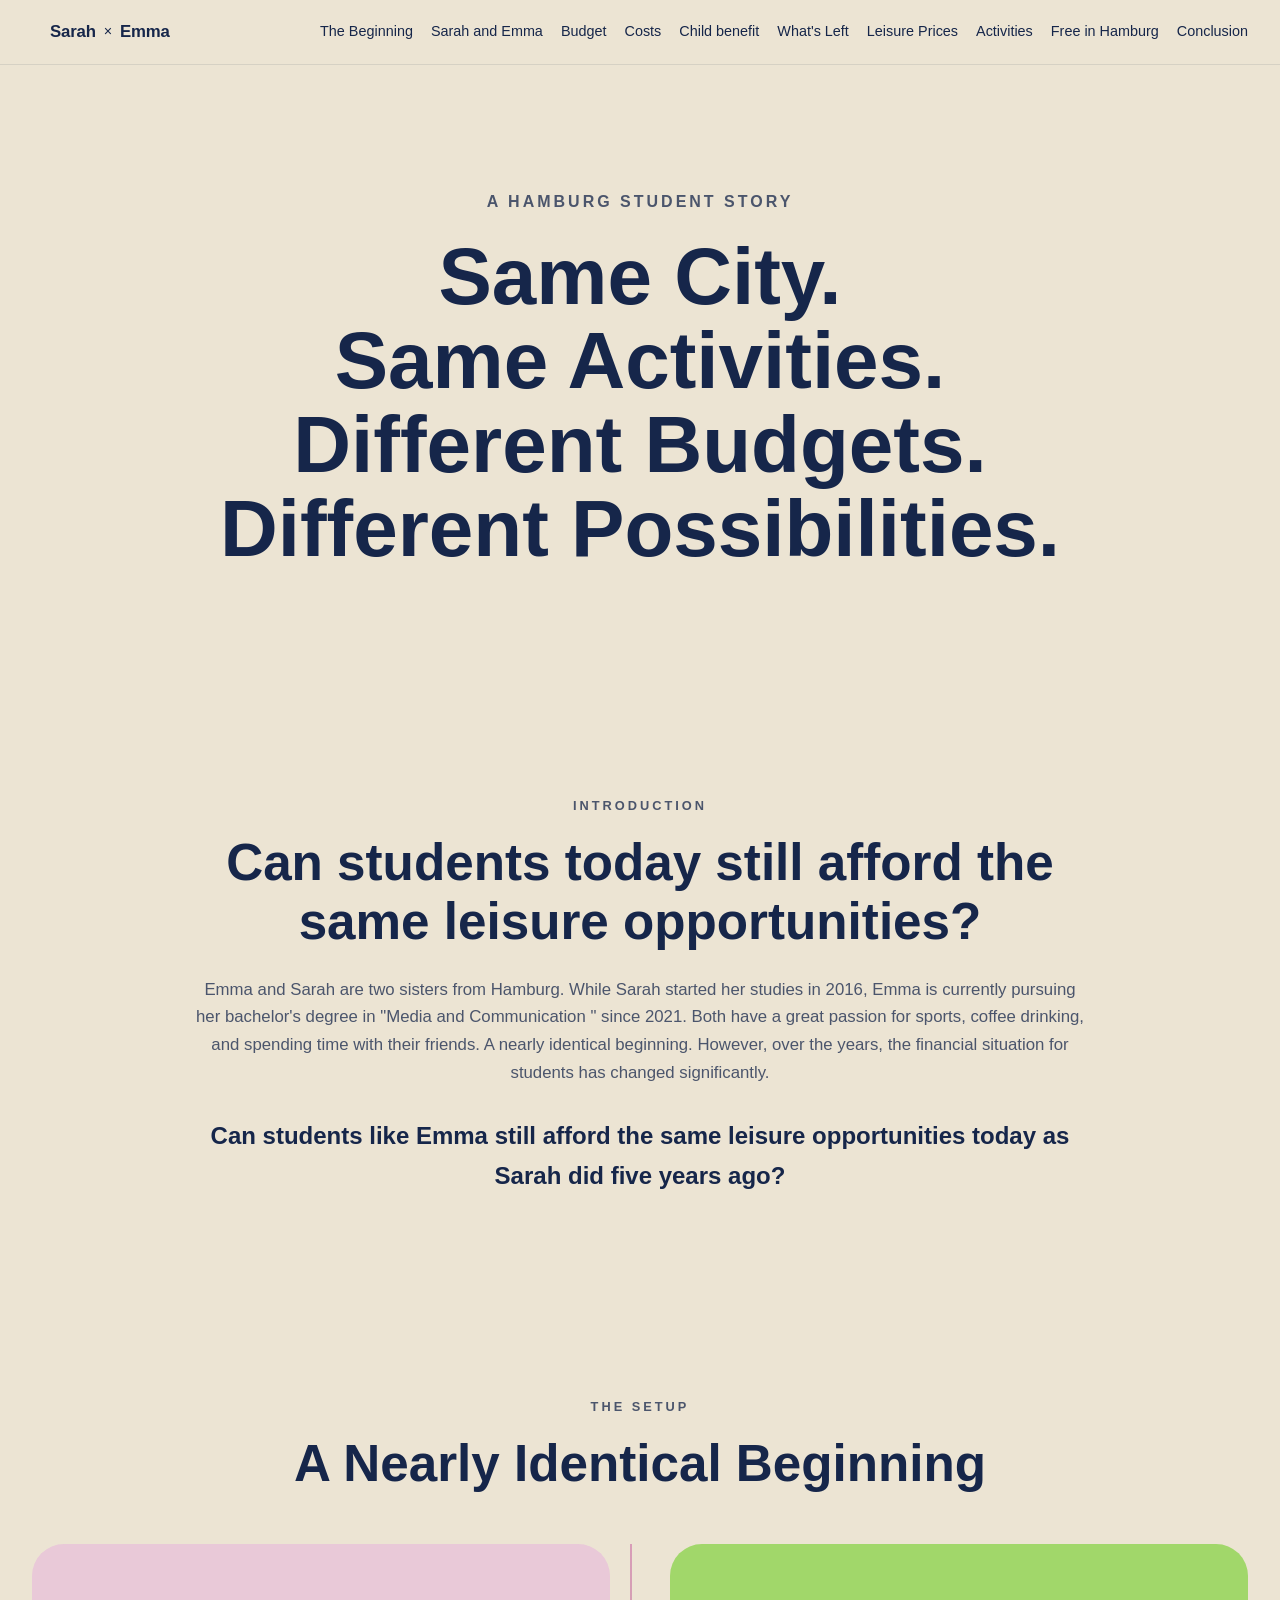
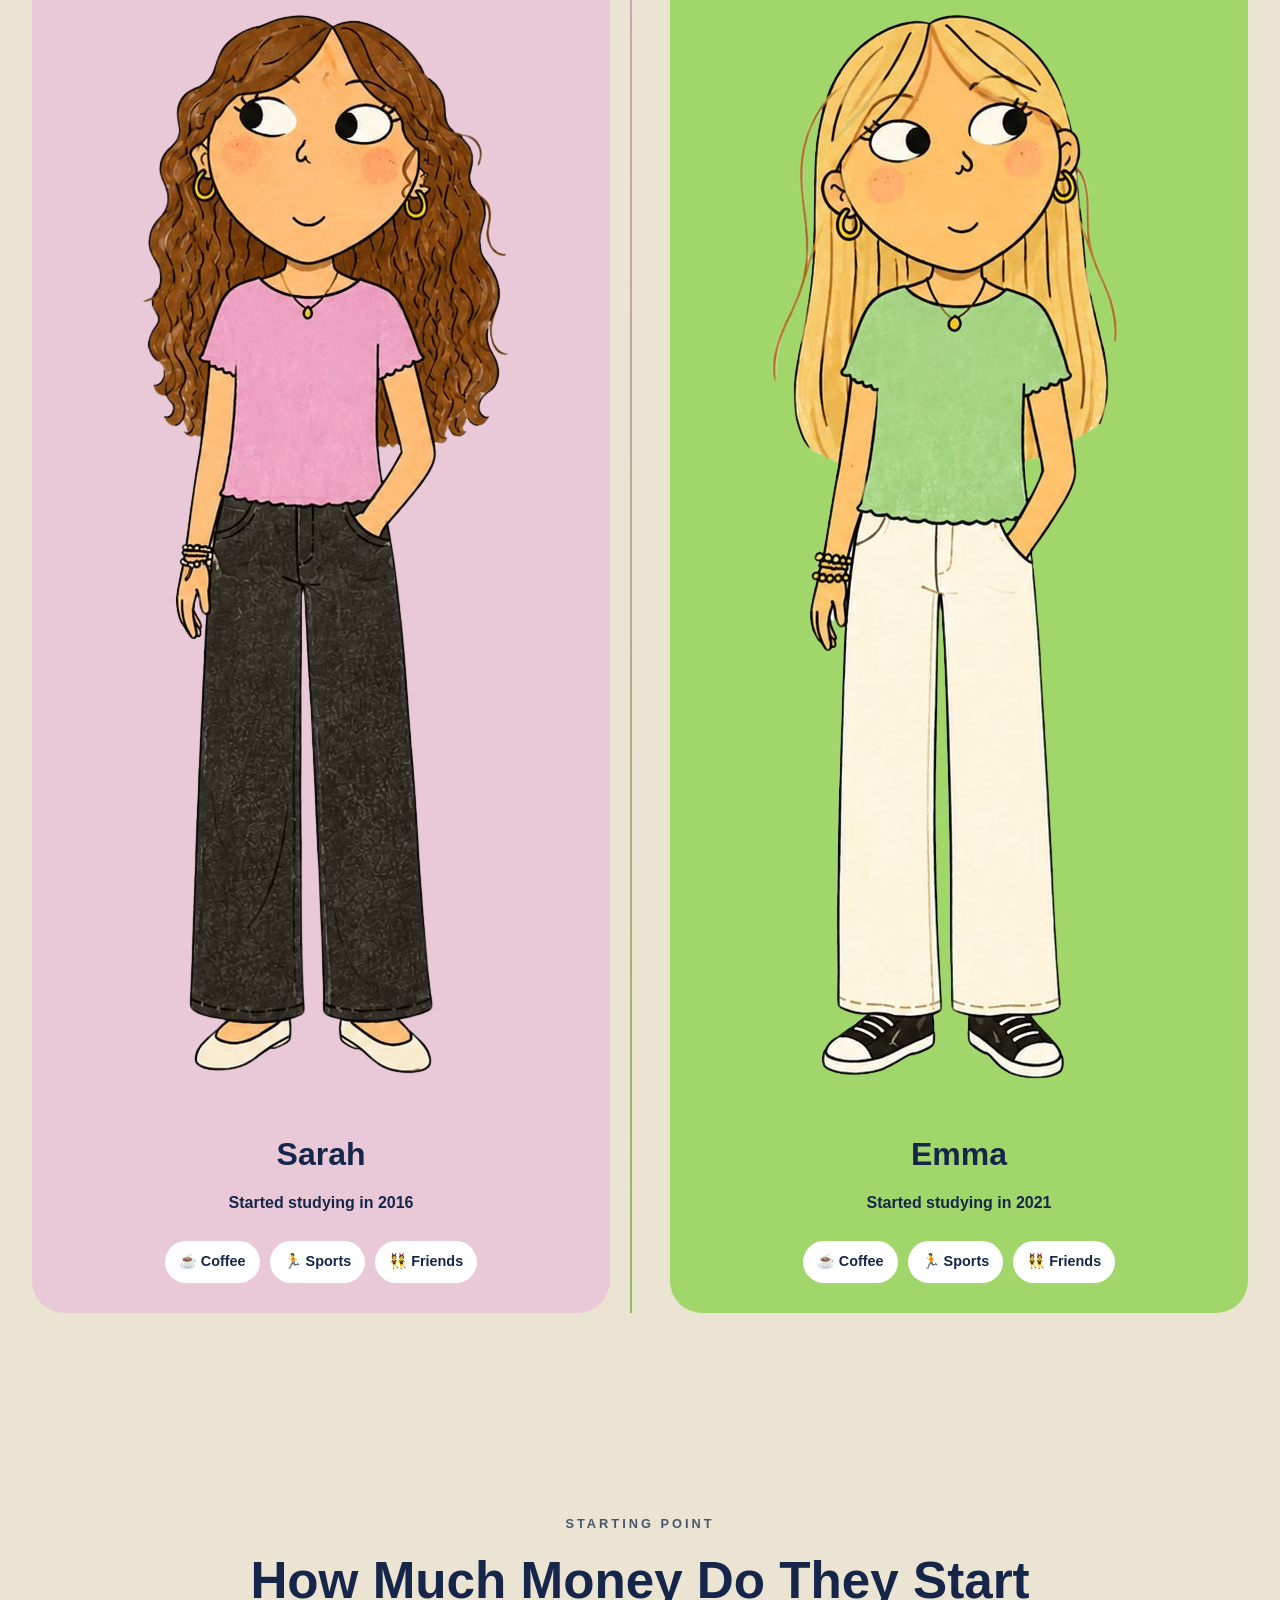
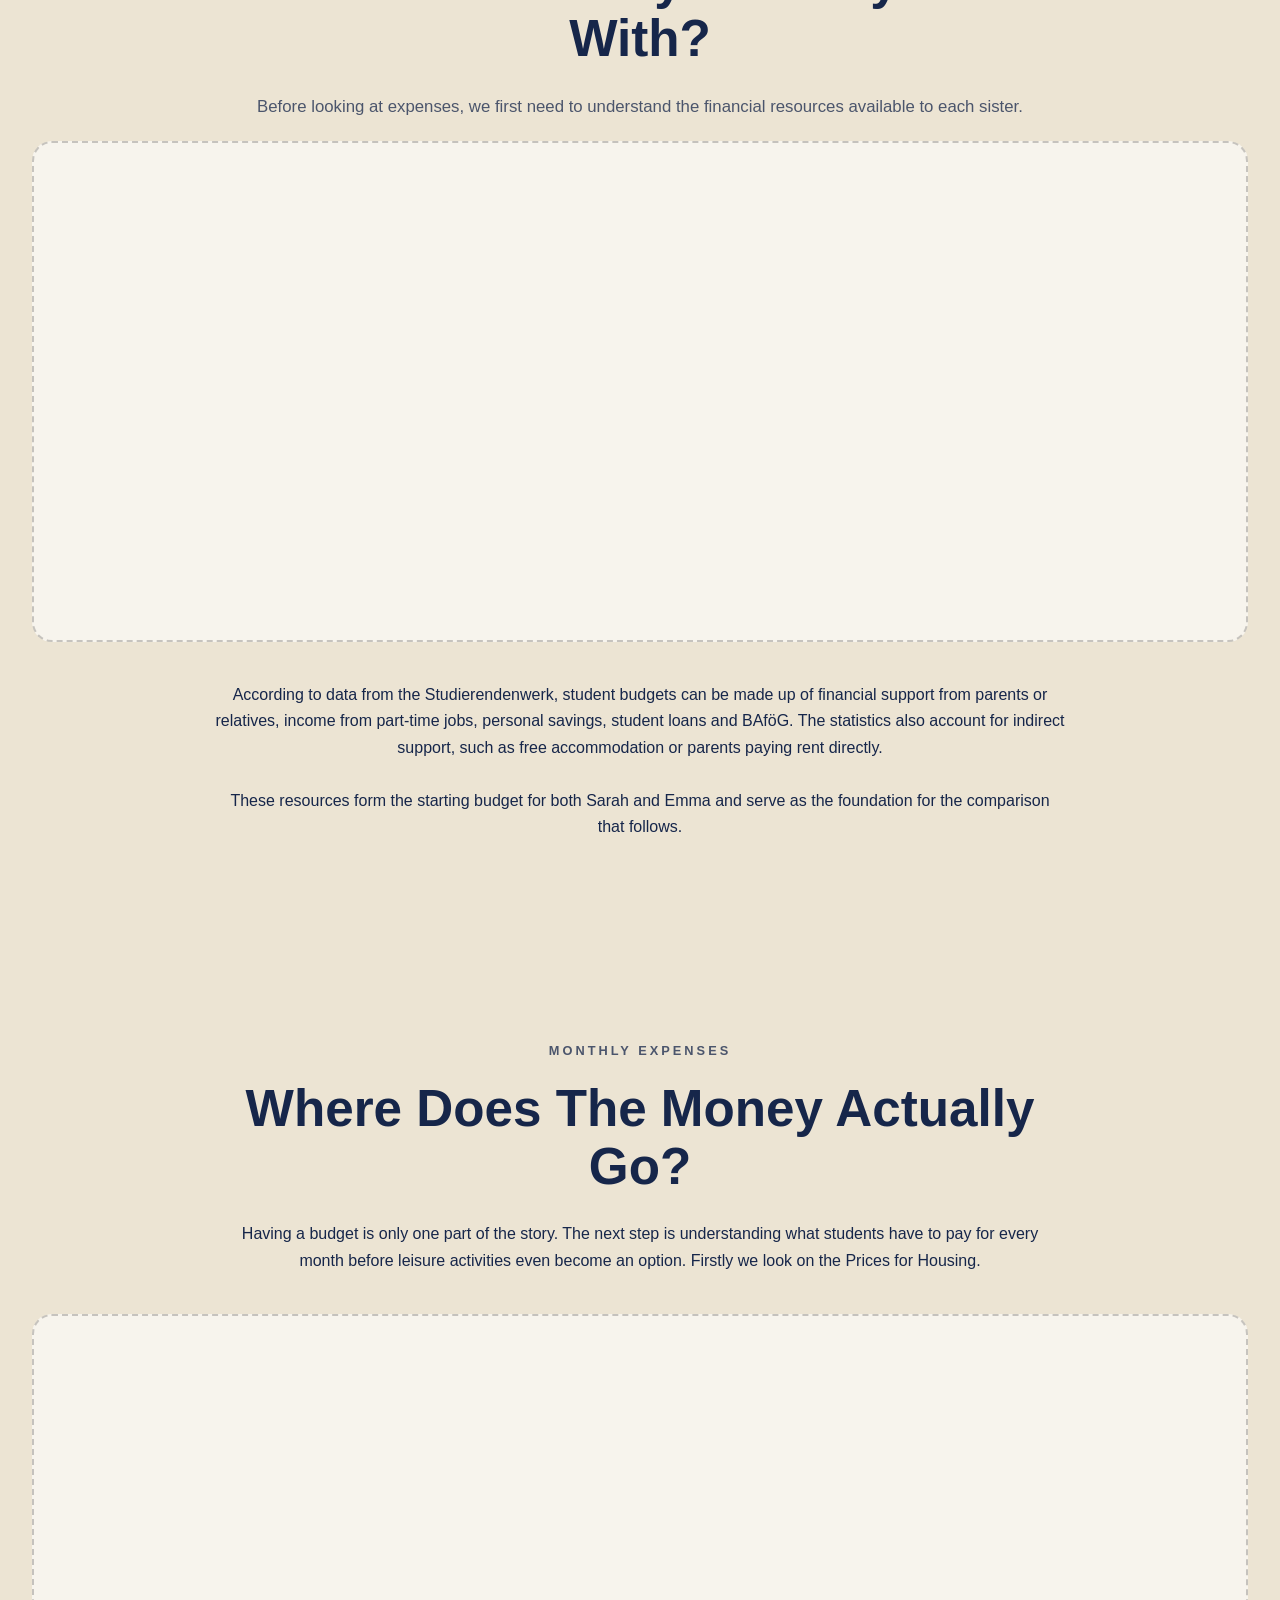
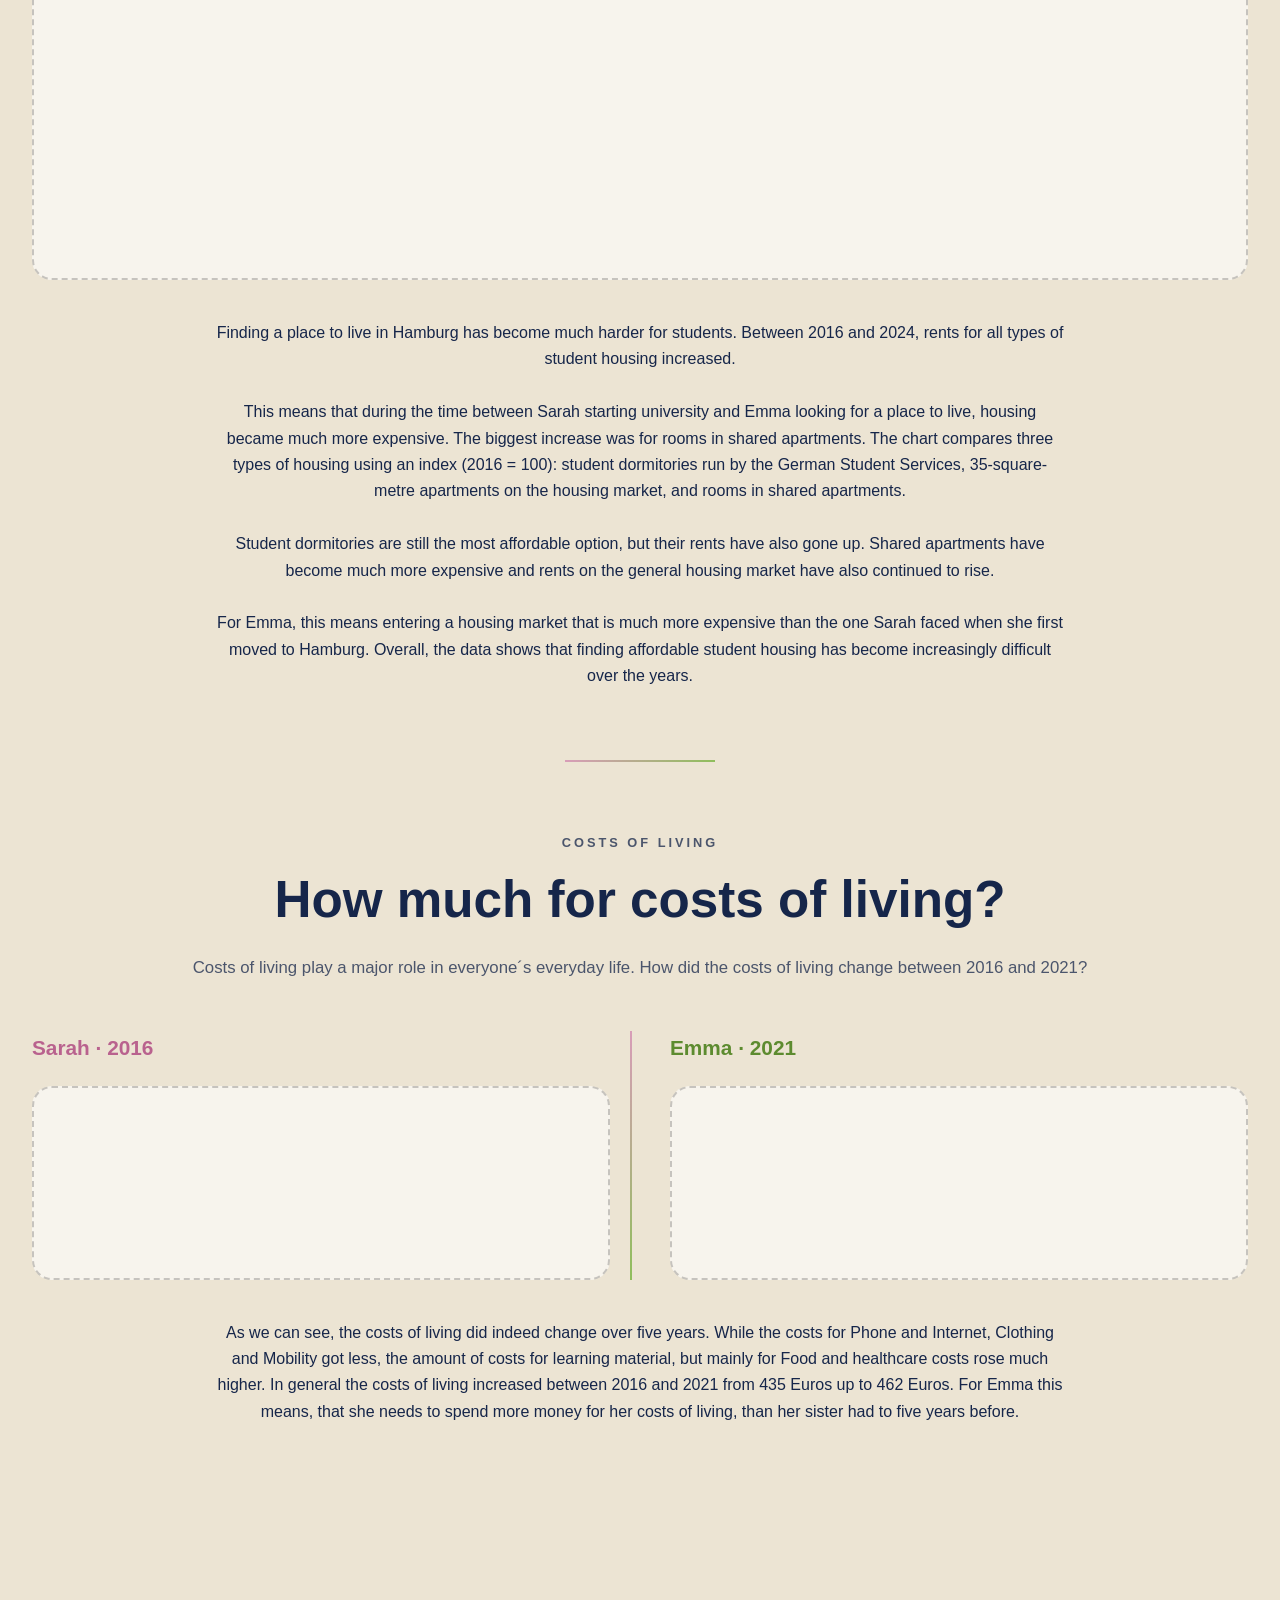
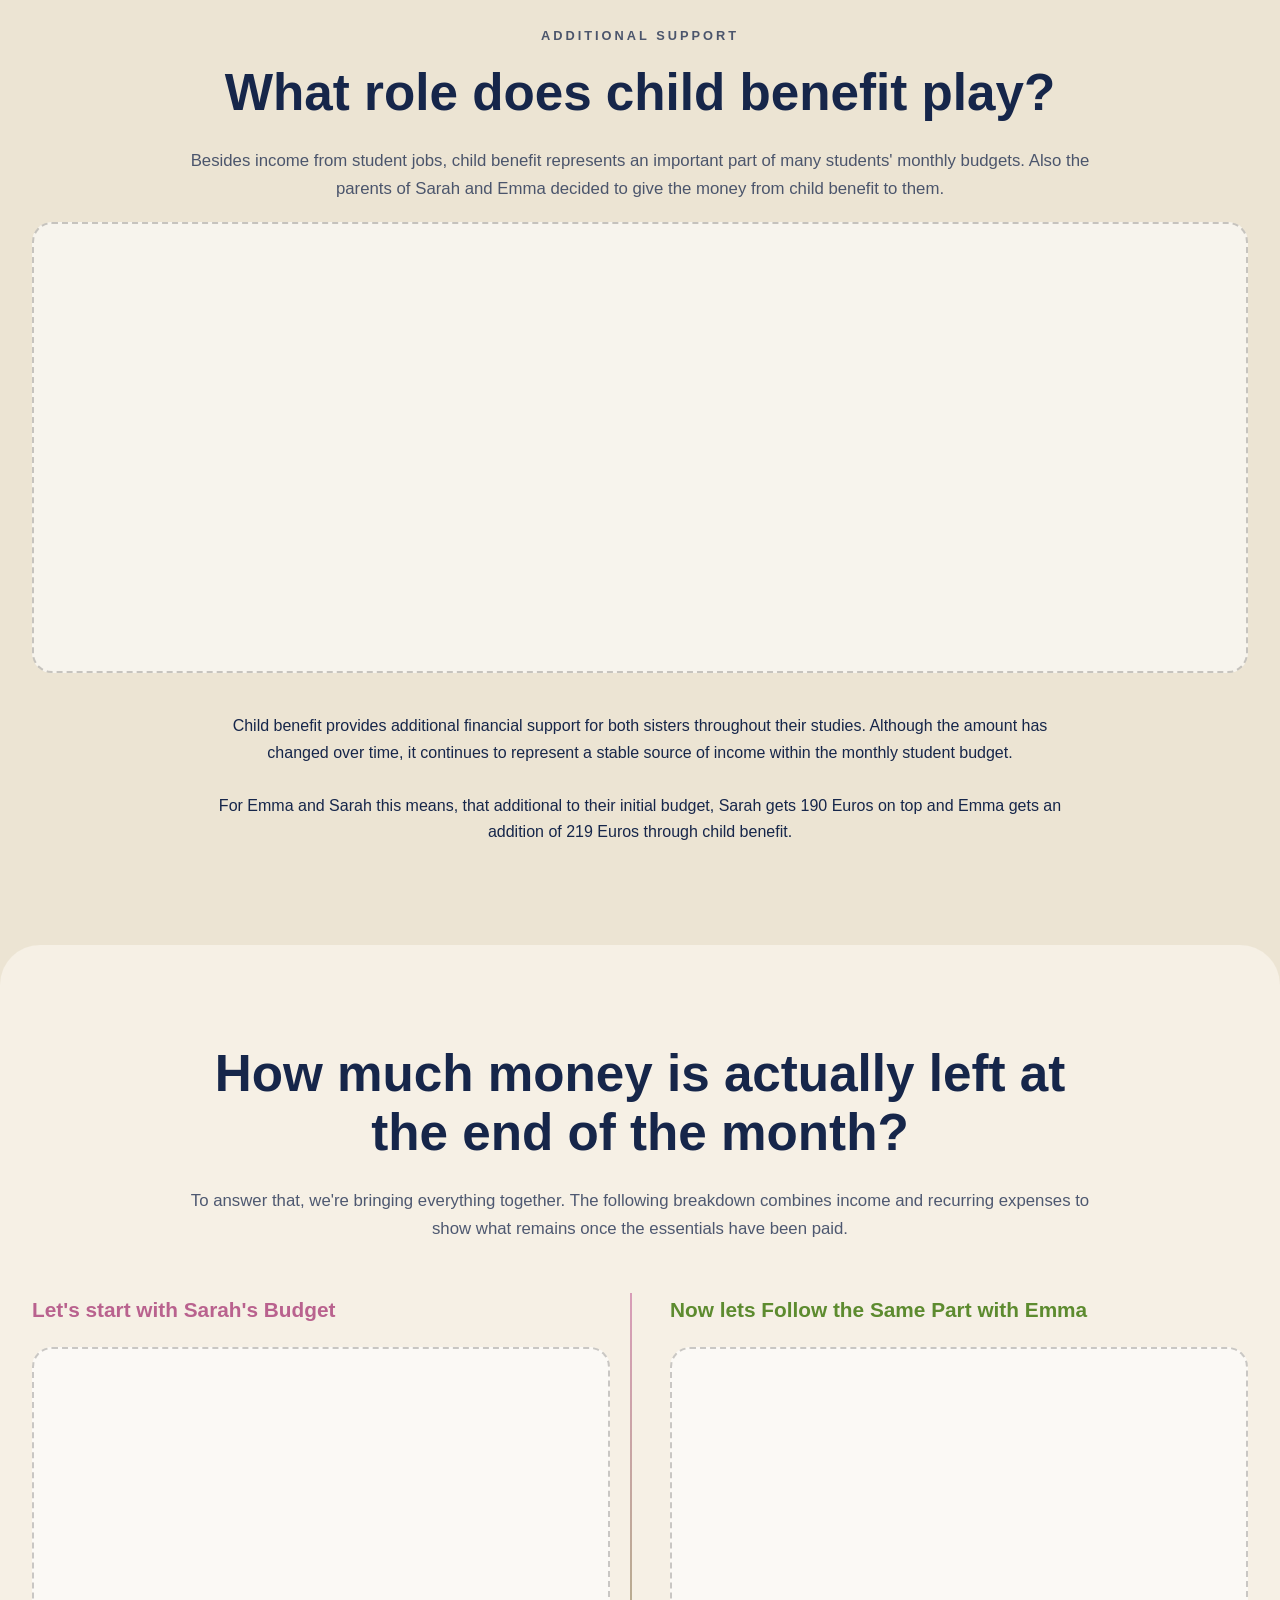
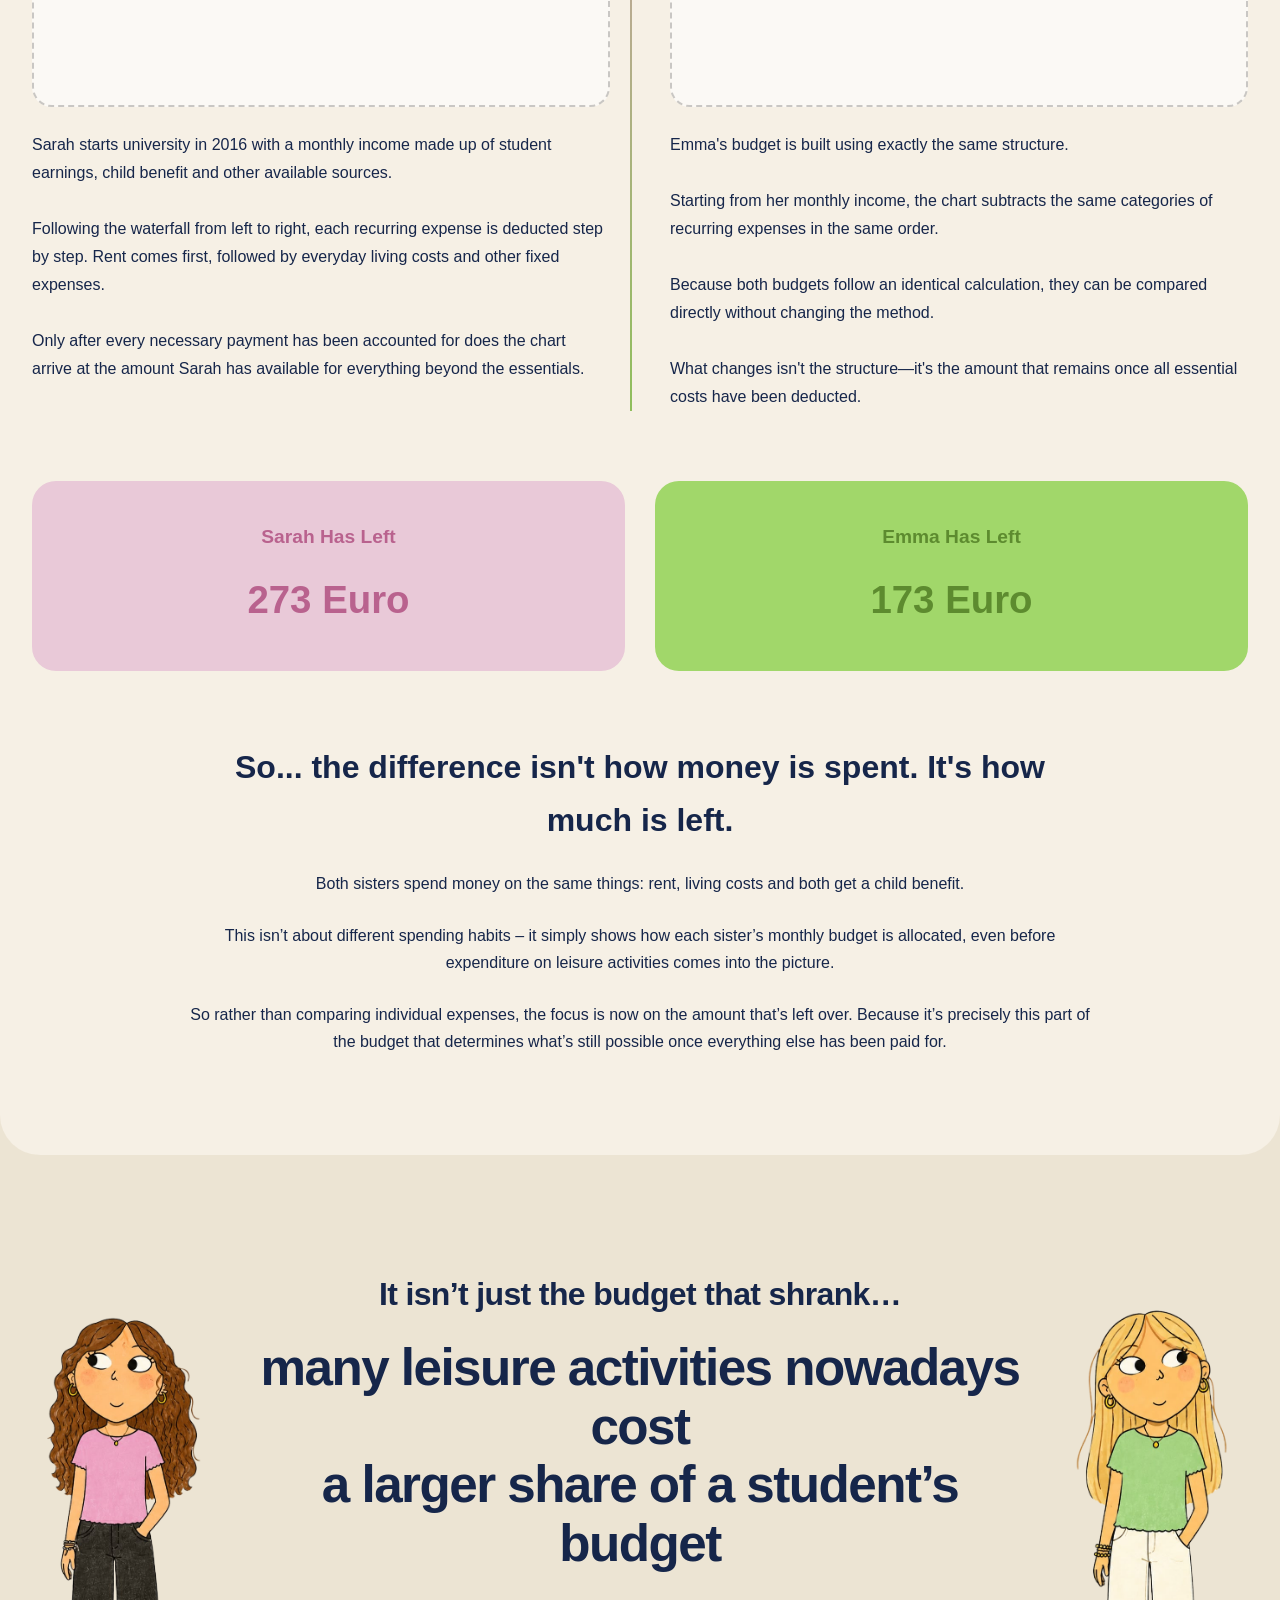
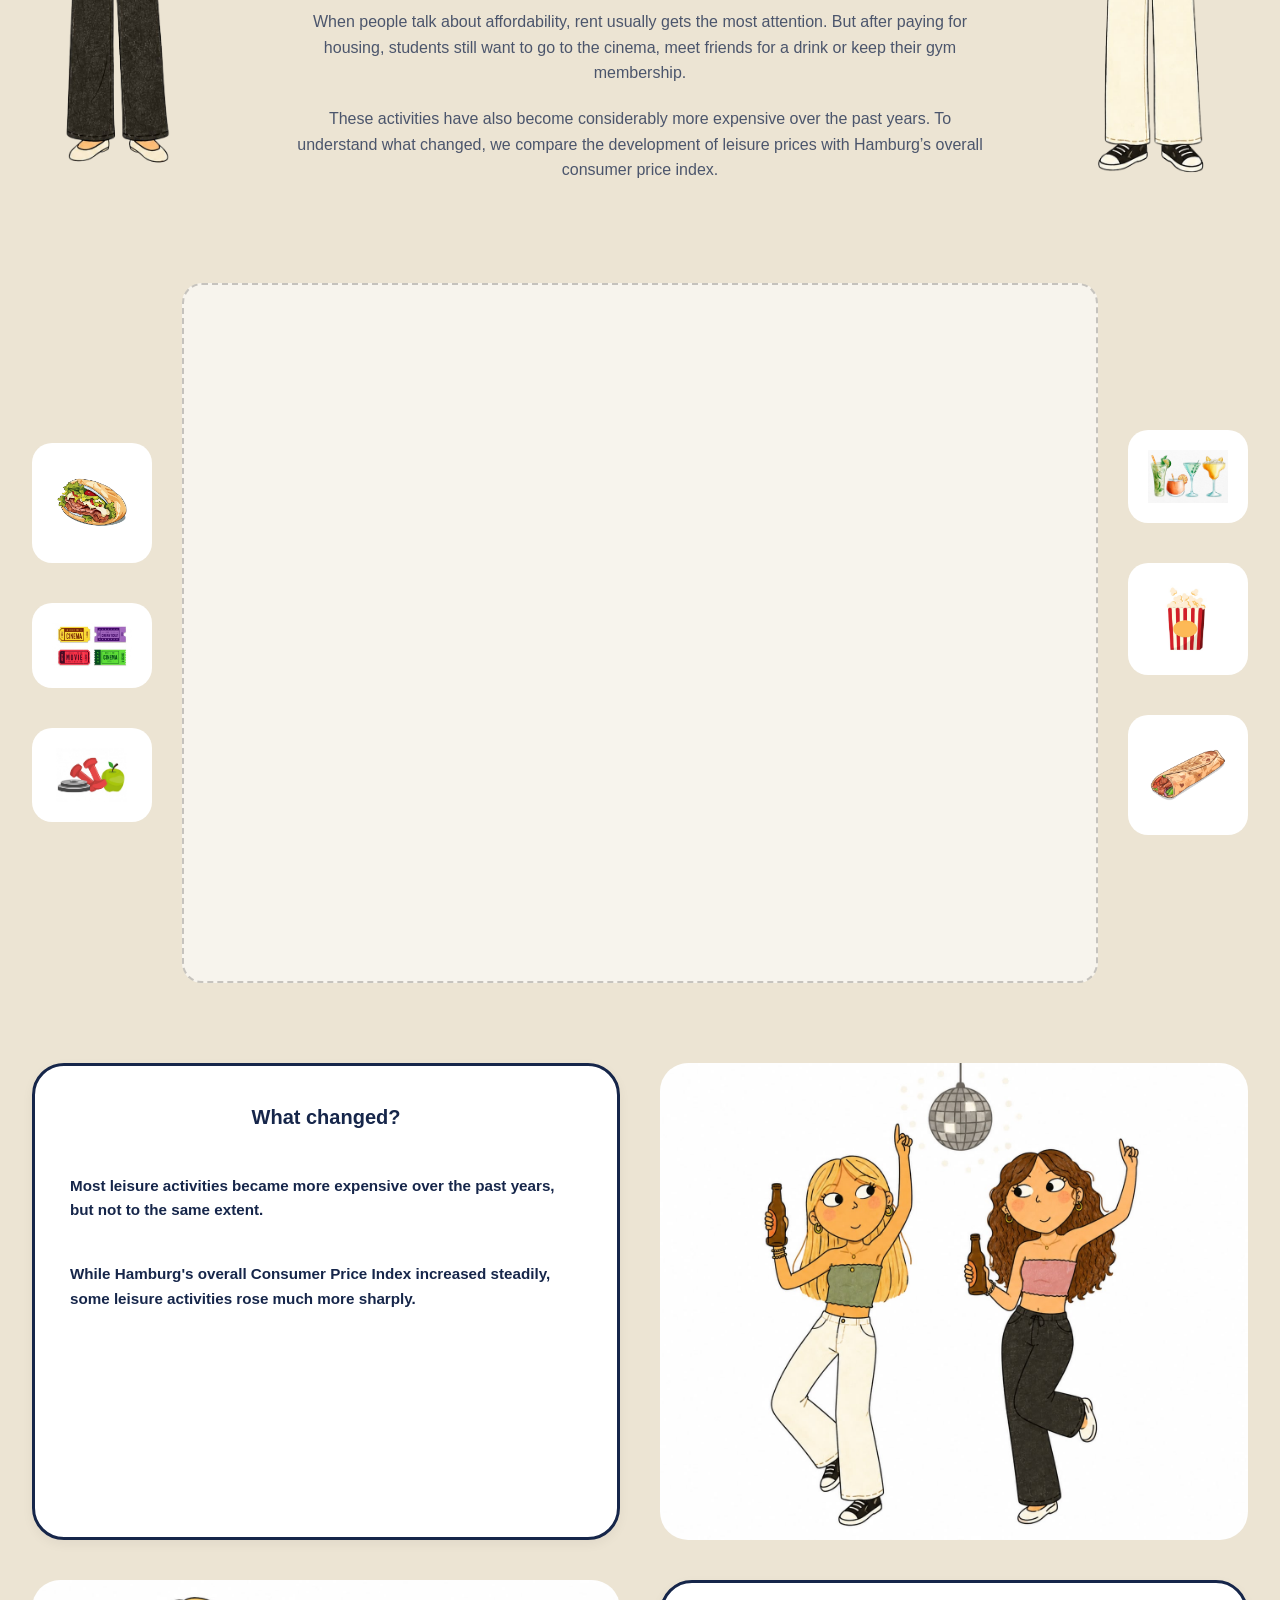
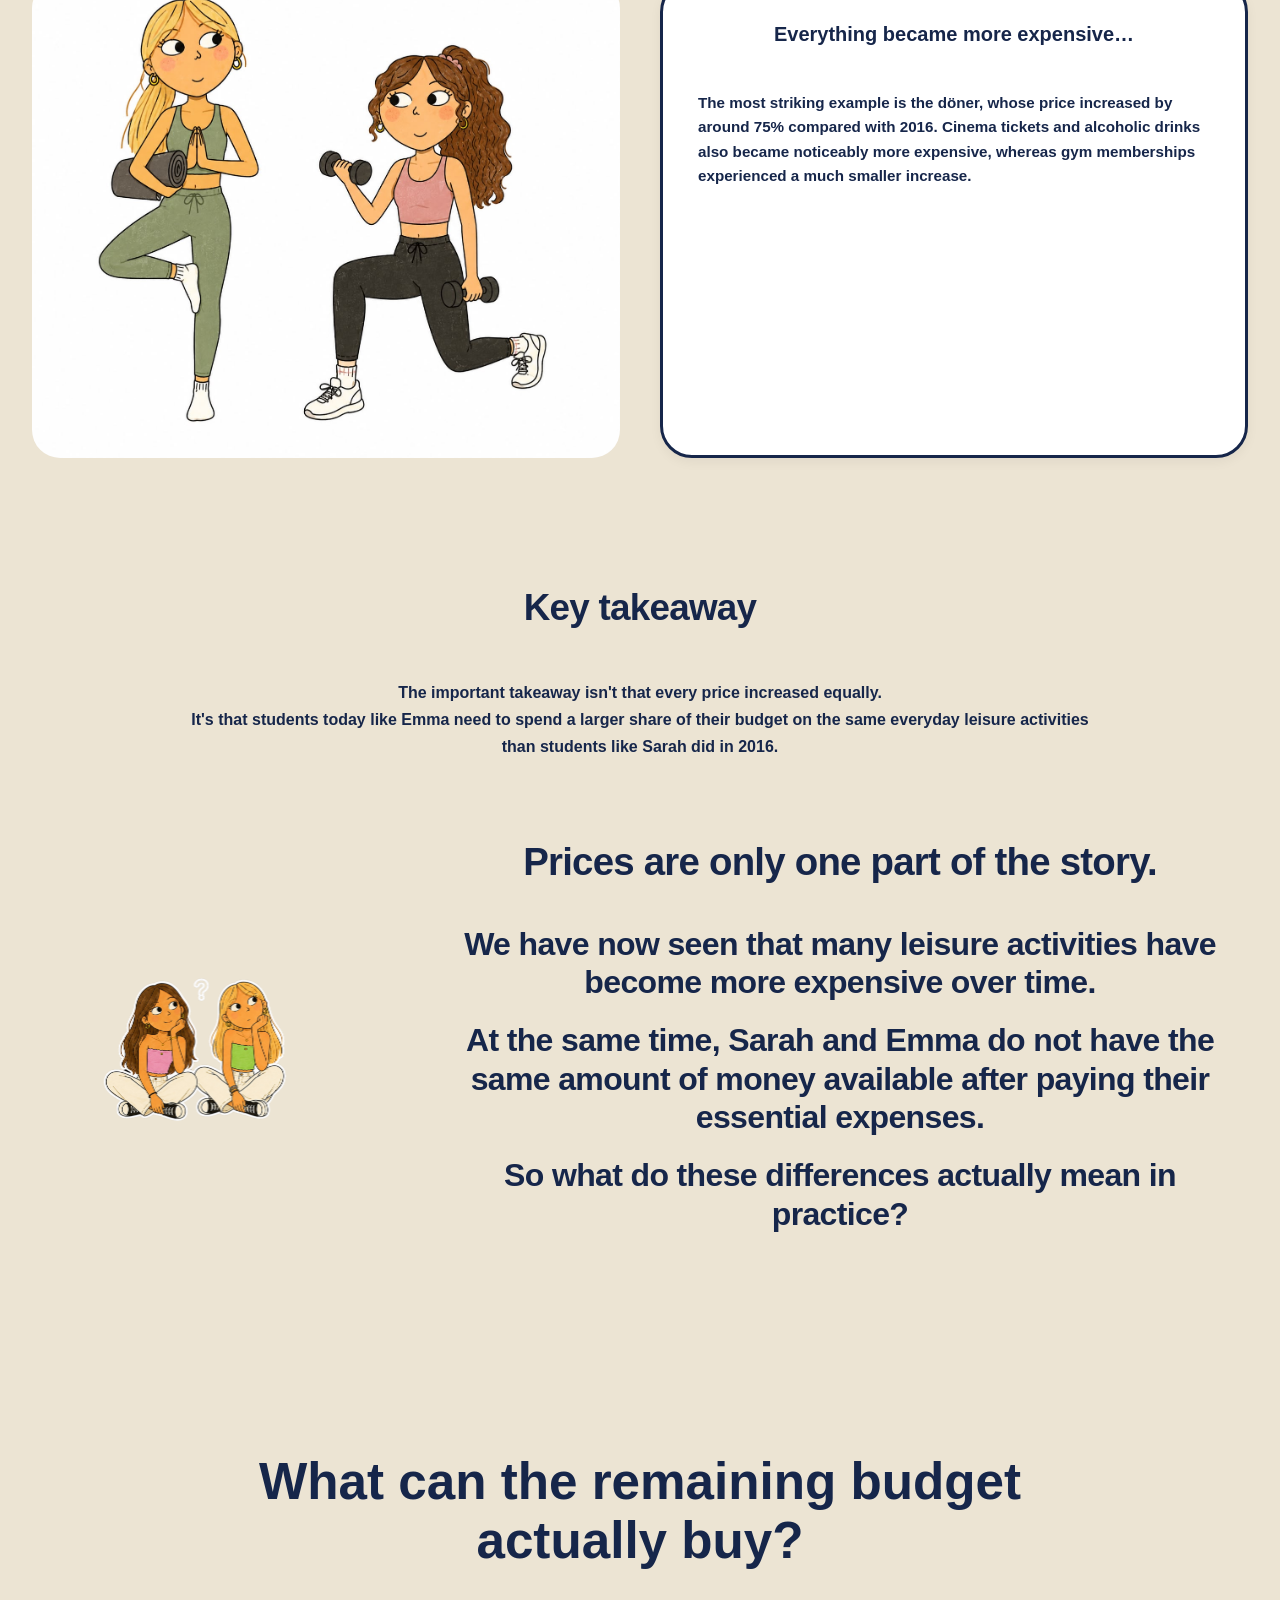
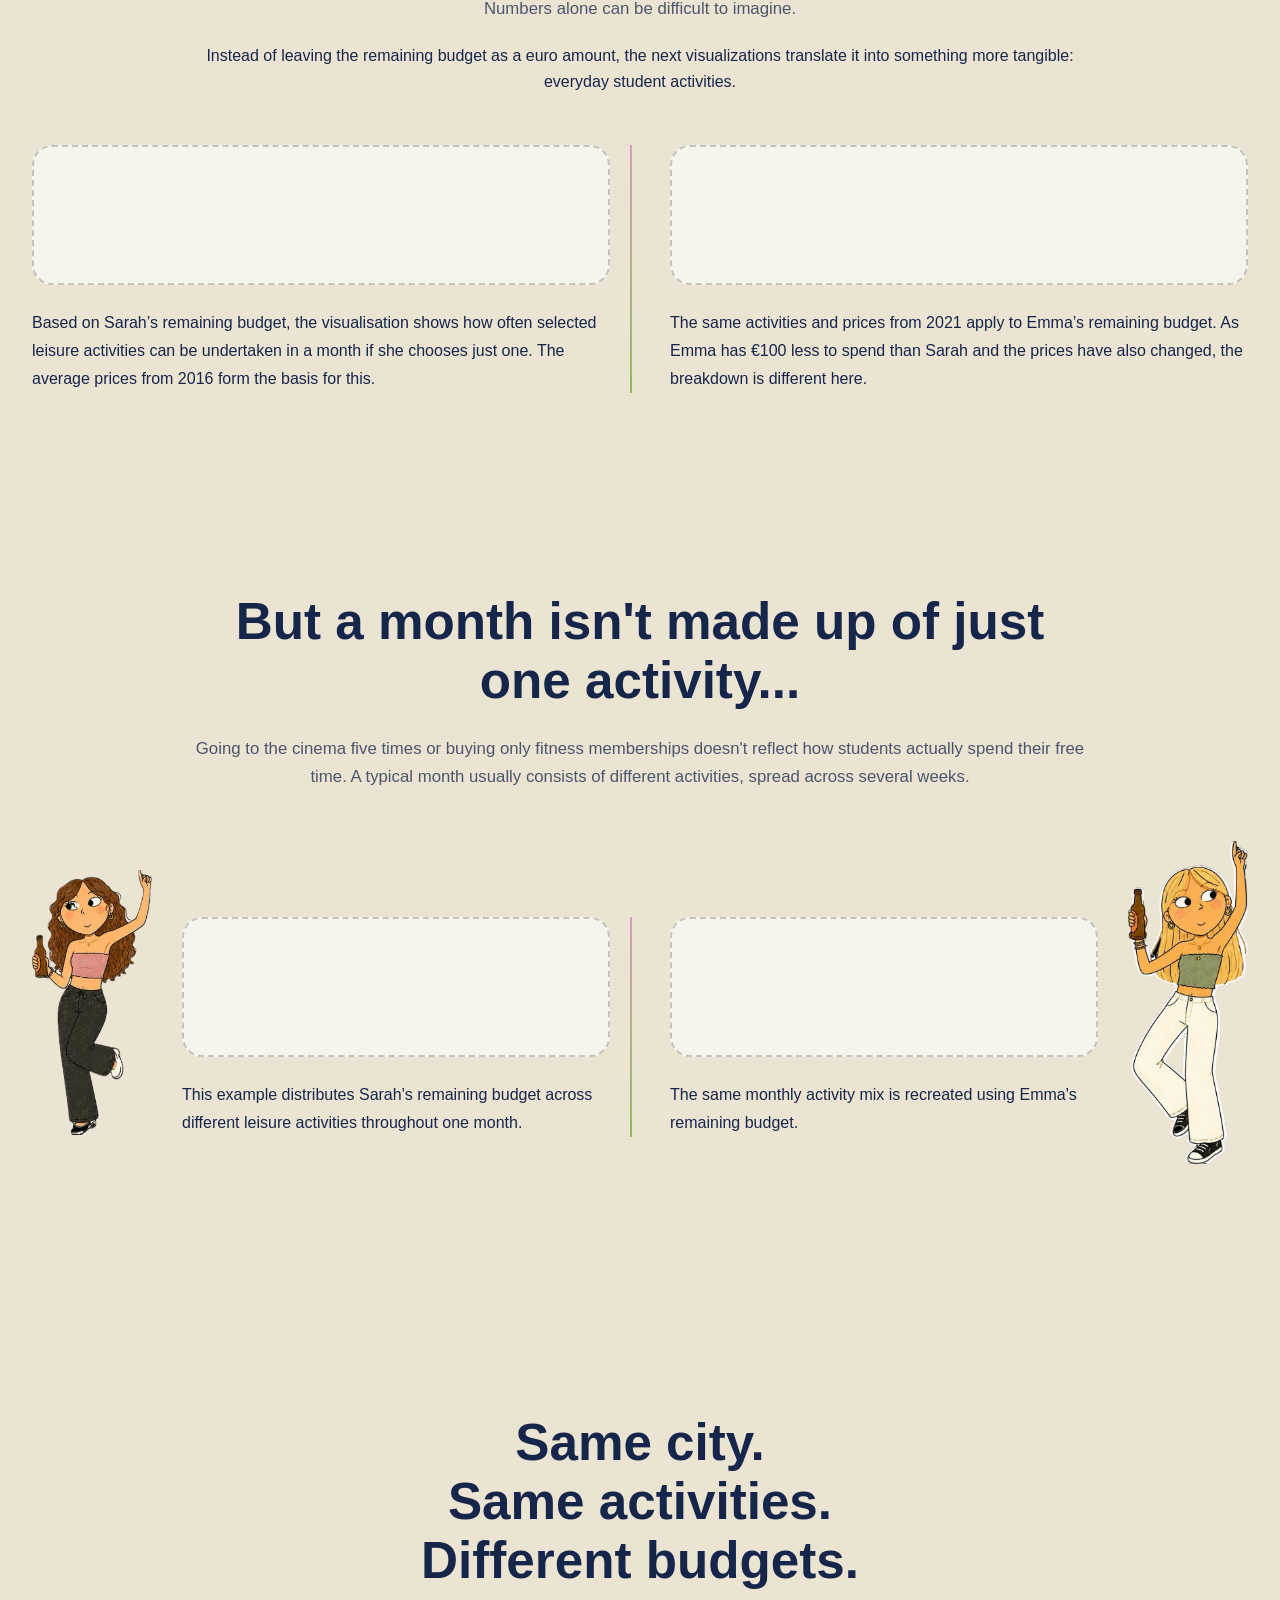
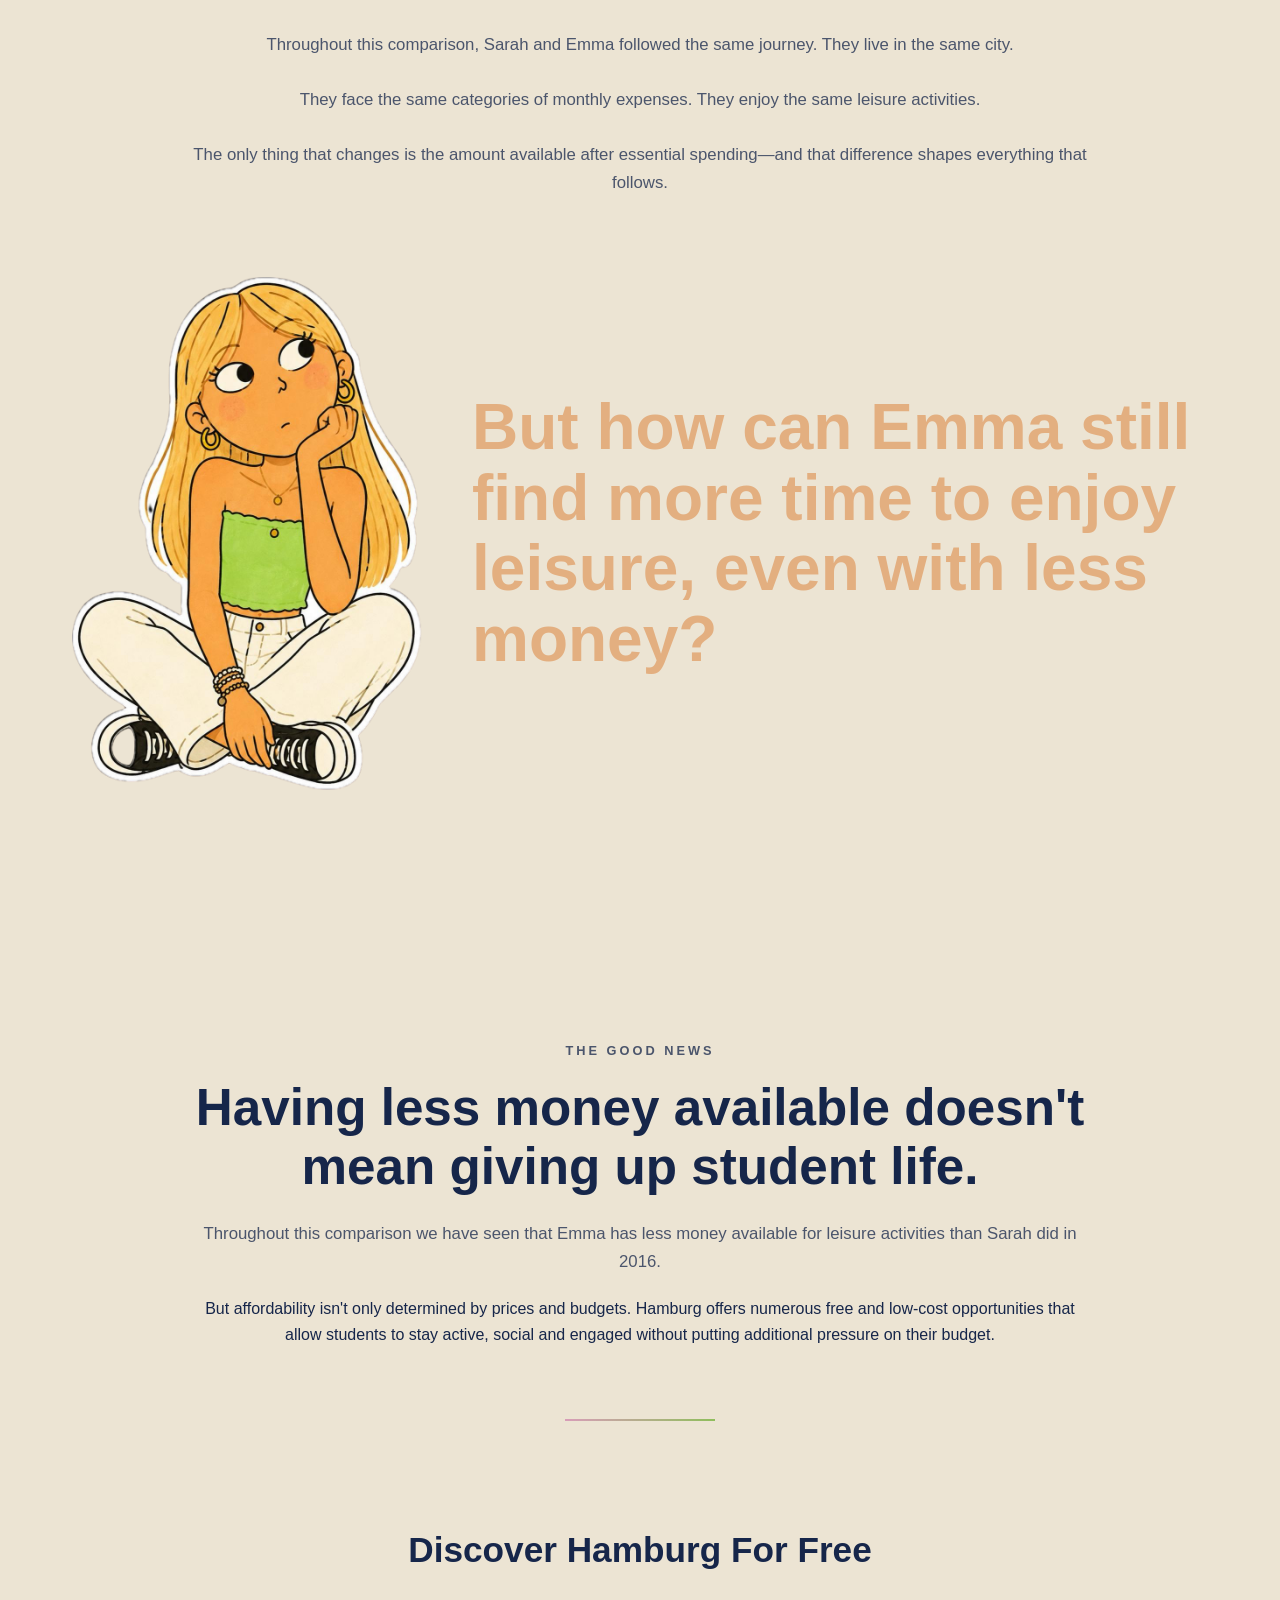
==== index.html @ 11458a46 "Update index.html" ====
<!DOCTYPE html>
<html lang="en">

<head>
    <meta charset="UTF-8">
    <meta name="viewport" content="width=device-width, initial-scale=1.0">
    <title>Sarah & Emma – Same City, Different Budgets</title>

    <link rel="stylesheet" href="Sarah-Emma.css">
</head>

<body>

    <!-- ===================================================== -->
    <!-- NAVIGATION -->
    <!-- ===================================================== -->

    <header class="nav ">
        <div class="nav-inner ">

            <div class="nav-logo"><span class="dot dot-sarah"></span>Sarah<span class="nav-logo-x">×</span>Emma<span
                    class="dot dot-emma"></span></div>
            <nav class="nav-links">
                <a href="#intro">The Beginning</a>
                <a href="#setup">Sarah and Emma</a>
                <a href="#budget">Budget</a>
                <a href="#costs">Costs</a>
                <a href="#child-benefit">Child benefit</a>
                <a href="#leftover">What's Left</a>
                <a href="#leisure-prices">Leisure Prices</a>
                <a href="#activities">Activities</a>
                <a href="#freebies">Free in Hamburg</a>
                <a href="#conclusion">Conclusion</a>
            </nav>
        </div>
    </header>

    <!-- ===================================================== -->
    <!-- HERO -->
    <!-- ===================================================== -->

    <section class="hero ">

        <p class="eyebrow ">
            A Hamburg Student Story
        </p>

        <h1>
            Same City.<br> Same Activities.<br> Different Budgets. <br> Different Possibilities.
        </h1>

    </section>

    <!-- ===================================================== -->
    <!-- INTRODUCTION -->
    <!-- ===================================================== -->

    <section id="intro" class="section ">

        <div class="section-head center ">

            <p class="section-eyebrow ">
                Introduction
            </p>

            <h2>
                Can students today still afford the same leisure opportunities?
            </h2>

            <p class="section-lead ">
                Emma and Sarah are two sisters from Hamburg. While Sarah started her studies in 2016, Emma is currently
                pursuing her bachelor's degree in "Media and Communication " since 2021. Both have a great passion for
                sports, coffee drinking, and spending time with
                their friends. A nearly identical beginning. However, over the years, the financial situation for
                students has changed significantly.
            </p>

            <p class="research-question ">
                Can students like Emma still afford the same leisure opportunities today as Sarah did five years ago?
            </p>

        </div>

    </section>

    <!-- ===================================================== -->
    <!-- THE SETUP -->
    <!-- ===================================================== -->

    <section id="setup" class="section ">

        <div class="section-head center ">

            <p class="section-eyebrow ">
                The Setup
            </p>

            <h2>
                A Nearly Identical Beginning
            </h2>

        </div>

        <div class="comparison-grid ">

            <div class="profile-card sarah ">

                <div class="image-placeholder ">
                    <img src="Sarahohne.png" alt="Sarah">
                </div>

                <h3>Sarah</h3>

                <p class="year ">Started studying in 2016</p>

                <div class="interest-list ">
                    <span>☕ Coffee</span>
                    <span>🏃 Sports</span>
                    <span>👯 Friends</span>
                </div>

            </div>

            <div class="middle-divider "></div>

            <div class="profile-card emma ">

                <div class="image-placeholder ">
                    <img src="Emmaohne.png" alt="Emma">
                </div>

                <h3>Emma</h3>

                <p class="year ">Started studying in 2021</p>

                <div class="interest-list ">
                    <span>☕ Coffee</span>
                    <span>🏃 Sports</span>
                    <span>👯 Friends</span>
                </div>

            </div>

        </div>

    </section>

    <!-- ===================================================== -->
    <!-- BUDGET -->
    <!-- ===================================================== -->

    <section id="budget" class="section ">

        <div class="section-head center ">

            <p class="section-eyebrow ">
                Starting Point
            </p>

            <h2>
                How Much Money Do They Start With?
            </h2>

            <p class="section-lead ">
                Before looking at expenses, we first need to understand the financial resources available to each
                sister.
            </p>

        </div>

        <div class="chart-placeholder large ">

            <iframe title="Monthly Average Budget of Students" aria-label="Column Chart" id="datawrapper-chart-0df8o"
                src="https://datawrapper.dwcdn.net/0df8o/4/" scrolling="no" frameborder="0" style="border: none;"
                width="600" height="457" data-external="1"></iframe>



        </div>

        <p class="insight-text">


            According to data from the Studierendenwerk, student budgets can be made up of financial support from
            parents or relatives, income from part-time jobs, personal savings, student loans and BAföG. The statistics
            also account for indirect support, such as free accommodation or parents paying rent directly.

            <br><br>

            These resources form the starting budget for both Sarah and Emma and serve as the foundation for the
            comparison that follows.
        </p>

    </section>

    <!-- ===================================================== -->
    <!-- COSTS -->
    <!-- ===================================================== -->

    <section id="costs" class="section ">

        <div class="section-head center ">

            <p class="section-eyebrow ">
                Monthly Expenses
            </p>

            <h2>
                Where Does The Money Actually Go?
            </h2>

        </div>

        <div class="text-block ">

            <p>
                Having a budget is only one part of the story. The next step is understanding what students have to pay
                for every month before leisure activities even become an option. Firstly we look on the Prices for
                Housing.
            </p>

        </div>

        <div class="chart-placeholder xl ">


            <iframe title="Hamburg’s students are paying more for housing" aria-label="Line chart"
                id="datawrapper-chart-OoHtc" src="https://datawrapper.dwcdn.net/OoHtc/3/" scrolling="no" frameborder="0"
                style="width: 0; min-width: 100% !important; border: none;" height="522" data-external="1"></iframe>
            <script type="text/javascript">
                (function () {
                    function e() {
                        window.addEventListener(message, function (e) {
                            if (e.data[datawrapper - height] !== void 0) {
                                var t = document.querySelectorAll(iframe);
                                for (var n in e.data[datawrapper - height])
                                    for (var r = 0, i; i = t[r]; r++)
                                        if (i.contentWindow === e.source) {
                                            var a = e.data[datawrapper - height][n] + px;
                                            i.style.height = a
                                        }
                            }
                        })
                    }
                    e()
                })();
            </script>

        </div>

        <p class="insight-text">
            Finding a place to live in Hamburg has become much harder for students. Between 2016 and 2024, rents for all
            types of student housing increased.

            <br><br>

            This means that during the time between Sarah starting university and Emma looking for a place to live,
            housing became much more expensive. The biggest increase was for rooms in shared apartments.

            The chart compares three types of housing using an index (2016 = 100): student dormitories run by the German
            Student Services, 35-square-metre apartments on the housing market, and rooms in shared apartments.

            <br><br>

            Student dormitories are still the most affordable option, but their rents have also gone up. Shared
            apartments have become much more expensive and rents on the general housing market have also continued to
            rise.

            <br><br>

            For Emma, this means entering a housing market that is much more expensive than the one Sarah faced when she
            first moved to Hamburg. Overall, the data shows that finding affordable student housing has become
            increasingly difficult over the years.
        </p>

        <div class="section-divider "></div>
        <div class="section-head center">

            <p class="section-eyebrow">
                Costs of Living
            </p>

            <h2>
                How much for costs of living?
            </h2>

            <p class="section-lead">
                Costs of living play a major role in everyone´s everyday life. How did the costs of living change
                between 2016 and 2021?
            </p>

        </div>
        <div class="comparison-grid ">

            <div class="comparison-column ">

                <h3 class="sarah-title ">
                    Sarah · 2016
                </h3>

                <div class="chart-placeholder ">

                    <iframe title="Costs of living in 2016" aria-label="Split Bars" id="datawrapper-chart-KxEEh"
                        src="https://datawrapper.dwcdn.net/KxEEh/4/" scrolling="no" frameborder="0"
                        style="border: none;" width="600" height="150" data-external="1"></iframe>
                </div>

            </div>

            <div class="middle-divider "></div>

            <div class="comparison-column ">

                <h3 class="emma-title ">
                    Emma · 2021
                </h3>

                <div class="chart-placeholder ">
                    <iframe title="Costs of living in 2021" aria-label="Split Bars" id="datawrapper-chart-OG7WF"
                        src="https://datawrapper.dwcdn.net/OG7WF/3/" scrolling="no" frameborder="0"
                        style="border: none;" width="600" height="150" data-external="1"></iframe>
                </div>

            </div>

        </div>

        <p class="insight-text ">
            As we can see, the costs of living did indeed change over five years. While the costs for Phone and
            Internet, Clothing and Mobility got less, the amount of costs for learning material, but mainly for Food and
            healthcare costs rose much higher. In general the costs of living increased between 2016 and 2021 from 435
            Euros up to 462 Euros. For Emma this means, that she needs to spend more money for her costs of living, than
            her sister had to five years before.
        </p>

    </section>

    <!-- ===================================================== -->
    <!-- CHILD BENEFIT -->
    <!-- ===================================================== -->

    <section id="child-benefit" class="section">

        <div class="section-head center">

            <p class="section-eyebrow">
                Additional Support
            </p>

            <h2>
                What role does child benefit play?
            </h2>

            <p class="section-lead">
                Besides income from student jobs, child benefit represents an important part of
                many students' monthly budgets. Also the parents of Sarah and Emma decided to give the money from child
                benefit to them.
            </p>

        </div>

        <div class="chart-placeholder large">

            <iframe title="child benefit &amp;amp; child tax allowance amounts (2015–2022)" aria-label="Liniendiagramm"
                id="datawrapper-chart-PB6IC" src="https://datawrapper.dwcdn.net/PB6IC/1/" scrolling="no" frameborder="0"
                style="border: none;" width="600" height="407" data-external="1"></iframe>

        </div>

        <div class="insight-text">

            <p>
                Child benefit provides additional financial support for both sisters throughout their studies. Although
                the amount has changed over time, it continues to represent a stable source of income within the monthly
                student budget.
            </p>

            <br>

            <p>
                For Emma and Sarah this means, that additional to their initial budget, Sarah gets 190 Euros on top and
                Emma gets an addition of 219 Euros through child benefit.
            </p>


        </div>

    </section>

    <!-- ===================================================== -->
    <!-- LEFTOVER -->
    <!-- ===================================================== -->

    <section id="leftover" class="section highlight-section ">

        <div class="section-head center ">

            <h2>
                How much money is actually left at the end of the month?
            </h2>

            <p class="section-lead ">
                To answer that, we're bringing everything together. The following breakdown combines income and
                recurring expenses to show what remains once the essentials have been paid.
            </p>

        </div>

        <div class="comparison-grid ">

            <div>

                <h3 class="sarah-title ">
                    Let's start with Sarah's Budget
                </h3>

                <div class="chart-placeholder waterfall ">
                    <div class="flourish-embed flourish-chart" data-src="visualisation/29589586">
                        <script src="https://public.flourish.studio/resources/embed.js"></script><noscript><img
                                src="https://public.flourish.studio/visualisation/29589586/thumbnail" width="100%"
                                alt="chart visualization" /></noscript>
                    </div>
                </div>

                <p class="diagram-description ">
                    Sarah starts university in 2016 with a monthly income made up of student earnings, child benefit and
                    other available sources.
                    <br><br> Following the waterfall from left to right, each recurring expense is deducted step by
                    step. Rent comes first, followed by everyday living costs and other fixed expenses.
                    <br><br> Only after every necessary payment has been accounted for does the chart arrive at the
                    amount Sarah has available for everything beyond the essentials.
                </p>

            </div>

            <div class="middle-divider "></div>

            <div>

                <h3 class="emma-title ">
                    Now lets Follow the Same Part with Emma
                </h3>

                <div class="chart-placeholder waterfall ">
                    <div class="flourish-embed flourish-chart" data-src="visualisation/29571532">
                        <script src="https://public.flourish.studio/resources/embed.js"></script><noscript><img
                                src="https://public.flourish.studio/visualisation/29571532/thumbnail" width="100%"
                                alt="chart visualization" /></noscript>
                    </div>
                </div>


                <p class="diagram-description ">
                    Emma's budget is built using exactly the same structure.
                    <br><br> Starting from her monthly income, the chart subtracts the same categories of recurring
                    expenses in the same order.
                    <br><br> Because both budgets follow an identical calculation, they can be compared directly without
                    changing the method.
                    <br><br> What changes isn't the structure—it's the amount that remains once all essential costs have
                    been deducted.
                </p>
            </div>

        </div>

        </div>

        <div class="remaining-budget-wrapper ">

            <div class="remaining-box sarah-box ">
                <h3>Sarah Has Left</h3>
                <div>273 Euro</div>
            </div>

            <div class="remaining-box emma-box ">
                <h3>Emma Has Left</h3>
                <div>173 Euro</div>
            </div>

        </div>

        <div class="conclusion-box ">

            <h2>
                So... the difference isn't how money is spent. It's how much is left.
            </h2>

            <p>
                Both sisters spend money on the same things: rent, living costs and both get a child benefit.
                <br><br> This isn’t about different spending habits – it simply shows how each sister’s monthly budget
                is allocated, even before expenditure on leisure activities comes into the picture.
                <br><br> So rather than comparing individual expenses, the focus is now on the amount that’s left over.
                Because it’s precisely this part of the budget that determines what’s still possible once everything
                else has been paid for.
            </p>

        </div>

    </section>

    <!-- ===================================================== -->
    <!-- LEISURE PRICE DEVELOPMENT -->
    <!-- ===================================================== -->

    <section id="leisure-prices" class="section leisure-section">

        <!-- PART 1 -->

        <div class="leisure-intro">

            <div class="side-character">
                <img src="Sarahohne.png" alt="Sarah">
            </div>

            <div class="leisure-intro-content">

                <h2>
                    It isn’t just the budget that shrank…
                </h2>

                <h3>
                    <span>many leisure activities nowadays cost</span>
                    <span>a larger share of a student’s budget</span>
                </h3>

                <p>
                    When people talk about affordability, rent usually gets the most attention. But after paying for
                    housing, students still want to go to the cinema, meet friends for a drink or keep their gym
                    membership.
                </p>

                <p>
                    These activities have also become considerably more expensive over the past years. To understand
                    what changed, we compare the development of leisure prices with Hamburg’s overall consumer price
                    index.
                </p>

            </div>

            <div class="side-character">
                <img src="Emmaohne.png" alt="Emma">
            </div>

        </div>

        <!-- PART 2 -->

        <div class="leisure-chart-wrapper">

            <div class="activity-icons-left">

                <div class="activity-placeholder"><img src="Döner.avif" alt="Döner"></div>
                <div class="activity-placeholder"><img src="Kinotickets.jpg" alt="Kinotickets"></div>
                <div class="activity-placeholder"><img src="Hanteln.jpg" alt="Hanteln"></div>

            </div>

            <div class="chart-placeholder giant-chart">


                <div style="min-height:485px" id="datawrapper-vis-apek0">
                    <script type="text/javascript" defer src="https://datawrapper.dwcdn.net/apek0/embed.js"
                        charset="utf-8" data-target="#datawrapper-vis-apek0"></script><noscript><img
                            src="https://datawrapper.dwcdn.net/apek0/full.png"
                            alt="Leisure activities didn’t escape inflation (Line chart)" /></noscript>
                </div>


            </div>

            <div class="activity-icons-right">

                <div class="activity-placeholder"><img src="Cocktails.jpg" alt="Cocktails"></div>
                <div class="activity-placeholder"> <img src="Popcorn.jpg" alt="Popcorn"></div>
                <div class="activity-placeholder"><img src="Dürüm.jpg" alt="Dürüm"></div>

            </div>

        </div>

        <!-- PART 3 -->

        <div class="explanation-grid">

            <div class="info-box">

                <h4>What changed?</h4>

                <p class="key-takeaway">
                    Most leisure activities became more expensive over the past years, but not to the same extent.
                </p>

                <p class="key-takeaway">
                    While Hamburg's overall Consumer Price Index increased steadily, some leisure activities rose much
                    more
                    sharply.
                </p>

            </div>

            <div class="image-placeholder leisure-photo">
                <img src="Party beide.jpeg" alt="Party">
            </div>

            <div class="image-placeholder leisure-photo">
                <img src="sport beide.jpeg" alt="Sports">
            </div>

            <div class="info-box">

                <h4>Everything became more expensive…</h4>

                <p class="key-takeaway">
                    The most striking example is the döner, whose price increased by around 75% compared with 2016.
                    Cinema
                    tickets and alcoholic drinks also became noticeably more expensive, whereas gym memberships
                    experienced
                    a much smaller increase.
                </p>

            </div>

        </div>

        <!-- PART 4 -->

        <div class="what-changed">

            <h2>Key takeaway</h2>



            <p class="key-takeaway">
                The important takeaway isn't that every price increased equally.
                <br> It's that students today like Emma need to spend a larger share of their budget on the same
                everyday leisure activities than students like Sarah did in 2016.
            </p>

        </div>

        <!-- PART 5 -->

        <div class="big-question-layout ">

            <div class="emma-placeholder ">

                <img src="sitzendohneneue.png" alt="sitzendbeideneu">

            </div>

            <div class="bridge-text">
                <h2>
                    Prices are only one part of the story.
                </h2>

                <h3>
                    We have now seen that many leisure activities have become more expensive over time.
                </h3>

                <h3>
                    At the same time, Sarah and Emma do not have the same amount of money available after paying their
                    essential expenses.
                </h3>

                <h3>
                    So what do these differences actually mean in practice?
                </h3>


            </div>

        </div>

        </div>

    </section>


    <!-- ===================================================== -->
    <!-- ACTIVITIES -->
    <!-- ===================================================== -->

    <section id="activities" class="section ">

        <div class="section-head center ">

            <h2>
                What can the remaining budget actually buy?
            </h2>

            <p class="section-lead ">
                Numbers alone can be difficult to imagine.
            </p>

            <p>
                Instead of leaving the remaining budget as a euro amount, the next visualizations translate it into
                something more tangible: everyday student activities.
            </p>

        </div>

        <div class="comparison-grid ">

            <div>

                <div class="chart-placeholder ">
                    <div class="flourish-embed flourish-pictogram" data-src="visualisation/29589317">
                        <script src="https://public.flourish.studio/resources/embed.js"></script><noscript><img
                                src="https://public.flourish.studio/visualisation/29589317/thumbnail" width="100%"
                                alt="pictogram visualization" /></noscript>
                    </div>
                </div>

                <p class="diagram-description ">
                    Based on Sarah’s remaining budget, the visualisation shows how often selected leisure activities can
                    be undertaken in a month if she chooses just one. The average prices from 2016 form the basis for
                    this.
                </p>

            </div>

            <div class="middle-divider "></div>

            <div>

                <div class="chart-placeholder ">
                    <div class="flourish-embed flourish-pictogram" data-src="visualisation/29589354">
                        <script src="https://public.flourish.studio/resources/embed.js"></script><noscript><img
                                src="https://public.flourish.studio/visualisation/29589354/thumbnail" width="100%"
                                alt="pictogram visualization" /></noscript>
                    </div>
                </div>

                <p class="diagram-description ">
                    The same activities and prices from 2021 apply to Emma’s remaining budget. As Emma has €100 less to
                    spend than Sarah and the prices have also changed, the breakdown is different here.
                </p>

            </div>

        </div>

    </section>

    <!-- ===================================================== -->
    <!-- ONE MONTH -->
    <!-- ===================================================== -->

    <section id="month " class="section ">

        <div class="section-head center ">

            <h2>
                But a month isn't made up of just one activity...
            </h2>

            <p class="section-lead ">
                Going to the cinema five times or buying only fitness memberships doesn't reflect how students actually
                spend their free time. A typical month usually consists of different activities, spread across several
                weeks.
            </p>

        </div>

        <div class="monthly-layout ">

            <div class="side-image ">
                <img src="Sarahtanzt.png" alt="Sarahtanzt">
            </div>

            <div class="month-center ">

                <div class="comparison-grid ">

                    <div>

                        <div class="chart-placeholder ">
                            <div class="flourish-embed flourish-pictogram" data-src="visualisation/29571848">
                                <script src="https://public.flourish.studio/resources/embed.js"></script><noscript><img
                                        src="https://public.flourish.studio/visualisation/29571848/thumbnail"
                                        width="100%" alt="pictogram visualization" /></noscript>
                            </div>
                        </div>

                        <p class="diagram-description ">
                            This example distributes Sarah's remaining budget across different leisure activities
                            throughout one month.
                        </p>

                    </div>

                    <div class="middle-divider "></div>

                    <div>

                        <div class="chart-placeholder ">
                            <div class="flourish-embed flourish-pictogram" data-src="visualisation/29589827">
                                <script src="https://public.flourish.studio/resources/embed.js"></script><noscript><img
                                        src="https://public.flourish.studio/visualisation/29589827/thumbnail"
                                        width="100%" alt="pictogram visualization" /></noscript>
                            </div>
                        </div>

                        <p class="diagram-description ">
                            The same monthly activity mix is recreated using Emma's remaining budget.
                        </p>

                    </div>

                </div>

            </div>

            <div class="side-image ">
                <img src="Emmatanzt.png" alt="Emmatanzt">
            </div>

        </div>

    </section>

    <!-- ===================================================== -->
    <!-- TRANSITION -->
    <!-- ===================================================== -->

    <section class="impact-section ">
        <div class="section-head center">

            <h2>
                Same city. <br>
                Same activities. <br>
                Different budgets. <br>
            </h2>

            <p class="section-lead">
                Throughout this comparison, Sarah and Emma followed the same journey. They live in the same city.
                <br><br> They face the same categories of monthly expenses. They enjoy the same leisure activities.
                <br><br> The only thing that changes is the amount available after essential spending—and that
                difference
                shapes everything that follows.
            </p>
        </div>
        <div class="big-question-layout ">

            <div class="emma-placeholder ">
                <img src="Sitzend.png" alt="Emmasitzt">
            </div>

            <div class="impact-question ">
                But how can Emma still find more time to enjoy leisure, even with less money?
            </div>

        </div>

    </section>

    <!-- ===================================================== -->
    <!-- FREE IN HAMBURG -->
    <!-- ===================================================== -->

    <section class="section free-hamburg-story" id="freebies">

        <div class="hamburg-story-intro">

            <div class="section-head center hamburg-story-text">

                <div class="section-head center">

                    <p class="section-eyebrow">
                        The Good News
                    </p>

                    <h2>
                        Having less money available doesn't mean giving up student life.
                    </h2>

                    <p class="section-lead">
                        Throughout this comparison we have seen that Emma has less money available for leisure
                        activities
                        than Sarah did in 2016.
                    </p>

                    <p>
                        But affordability isn't only determined by prices and budgets.
                        Hamburg offers numerous free and low-cost opportunities that allow students to stay active,
                        social
                        and engaged without putting additional pressure on their budget.
                    </p>

                </div>
            </div>

        </div>

        <div class="section-divider"></div>

        <div class="hamburg-category" class="section-head center">

            <h2>Discover Hamburg For Free</h2>

            <p>
                Some of the best student experiences don't cost anything at all.
            </p>

            <div class="freebies-grid">

                <div class="freebie-card">
                    <h3>🌳 Stadtpark</h3>
                    <p>Meet friends, play sports or relax outdoors.</p>
                </div>

                <div class="freebie-card">
                    <h3>🌊 Elbstrand</h3>
                    <p>Enjoy Hamburg’s waterfront completely free of charge.</p>
                </div>

                <div class="freebie-card">
                    <h3>🌺 Planten und Blomen</h3>
                    <p>Parks, water shows and green spaces in the city center.</p>
                </div>

            </div>

        </div>

        <div class="hamburg-category" class="section-head center">

            <h2>Use Your Student Status</h2>

            <p>
                Students have access to numerous discounts and benefits. <br>
                To get to the discounts, click on the following cards 👇
            </p>

            <div class="freebies-grid">

                <a href="https://myunidays.com">
                    <div class="freebie-card">
                        <h3>💻 UNiDAYS</h3>
                        <p>Discounts on technology, software, fashion and streaming.</p>
                    </div>
                </a>

                <a href="https://www.campus-tuete.de/">
                    <div class="freebie-card">
                        <h3>🎁 CampusTüte</h3>
                        <p>Free welcome packages and vouchers for students.</p>
                    </div>
                </a>

                <a href="https://meinefreikarte.de/">
                    <div class="freebie-card">
                        <h3>🏛 KulturFreiKarte</h3>
                        <p>Free access to museums and cultural institutions.</p>
                    </div>
                </a>

            </div>

        </div>

        <div class="hamburg-category" class="section-head center">

            <h2>Save Money Every Month</h2>

            <p>
                Some opportunities reduce spending permanently throughout the semester.<br>
                To get more information, click the cards down below 👇
            </p>

            <div class="freebies-grid">

                <a href="https://www.hochschulsport.uni-hamburg.de/">
                    <div class="freebie-card">
                        <h3>🏋 Hochschulsport</h3>
                        <p>Affordable sports programs for students.</p>
                    </div>
                </a>

                <a href="https://semesterticket.deutschlandticket.de/">
                    <div class="freebie-card">
                        <h3>🚆 Deutschland-Semesterticket</h3>
                        <p>Public transport already included in the semester contribution.</p>
                    </div>
                </a>

                <a href="https://www.iamstudent.de/">
                    <div class="freebie-card">
                        <h3>📣 iamstudent</h3>
                        <p>Special student offers and discounts in Hamburg.</p>
                    </div>
                </a>

            </div>

        </div>

        <div class="hamburg-story-ending">



            <div class="section-head center">

                <h2>
                    Sarah had more money.
                    <br>
                    Emma has less.
                </h2>

                <h2>
                    But both can still enjoy student life in Hamburg.
                </h2>

            </div>



        </div>

    </section>


    <!-- ===================================================== -->
    <!-- CONCLUSION -->
    <!-- ===================================================== -->

    <section id="conclusion" class="section">

        <div class="conclusion-layout">

            <div class="conclusion-image">
                <img src="Sarahwinktohne.png" alt="Sarahwinktohne">
            </div>

            <div class="section-head center">

                <h2>
                    TO SUM IT ALL UP ...
                </h2>

                <p>... we can see that on one hand Emmas income rose in comparison to her sisters income five
                    years ago. On the other hand, Emmas costs for housing and costs of living as well as the prices of
                    leisure activities also increased. This leads to a smaller remaining budget, Emma has for leisure
                    activities.<br>
                    Nevertheless, there are many opportunities nowadays for students like Emma to save money and still
                    be
                    able to enjoy student life.
                </p>

                <p>
                    Although students today face higher living costs and smaller remaining budgets, numerous free and
                    nearly
                    free opportunities make it possible to stay active, social and engaged without spending large
                    amounts of
                    money.
                </p>
                <br>
                <p class="section-lead ">
                    This website aims to visualize how expensive a students life in Hamburg can be and act as a guide
                    for
                    cheap and free possibilities for students in Hamburg.
                    Its important to consider that all data we´ve used is based on an average value and only respresents
                    a
                    sample. All conclusions can therefore not be transfered to everyone.

                </p>

            </div>


            <div class="conclusion-image">
                <img src="Emmawinktohne.png" alt="Emmawinktohne">
            </div>

        </div>

    </section>

    <footer class="footer ">
        Sarah & Emma – Student Life in Hamburg <br>
        A project by Amal, Lola, Sophie, Noelia and Leon <br>
        <br>
        <br>
        <br>
        Sources used:<br>
        Source 1 <br>
        Source 2 <br>
        <br>
        <br>
        <br>
        serious site notice:<br>
        <br>

        <div class="footer-image ">
            <img src="Gruppe.jpeg" alt="Gruppe">
        </div>

    </footer>

</body>

</html>
---- Sarah-Emma.css ----
/* =======================================================
   SARAH & EMMA
   MAIN STYLESHEET
======================================================= */

:root {
    --bg: #ECE4D3;
    --bg-soft: #F6F0E5;
    --text: #16264A;
    --text-soft: rgba(22, 38, 74, .75);
    --sarah: #E9C9D8;
    --sarah-dark: #B9628E;
    --sarah-line: #D89DB8;
    --emma: #A1D76A;
    --emma-dark: #5D8B2F;
    --emma-line: #8FBE5C;
    --white: #ffffff;
    --radius-sm: 12px;
    --radius-md: 20px;
    --radius-lg: 32px;
    --max-width: 1500px;
}

.section {
    width: 100%;
    max-width: 1500px;
    overflow-x: hidden;
}


/* =======================================================
   RESET
======================================================= */

* {
    margin: 0;
    padding: 0;
    box-sizing: border-box;
}

html {
    scroll-behavior: smooth;
}

body {
    font-family: 'Inter', sans-serif;
    background: var(--bg);
    color: var(--text);
    line-height: 1.65;
}

img {
    display: block;
    max-width: 100%;
}

a {
    text-decoration: none;
    color: inherit;
}

section {
    width: 100%;
}


/* =======================================================
   GLOBAL
======================================================= */

.section {
    max-width: var(--max-width);
    margin: auto;
    padding: 100px 32px;
}

.center {
    text-align: center;
}

.section-head {

    max-width: 900px;

    margin-left: auto;
    margin-right: auto;

    text-align: center;
}

.section-head h2 {
    font-size: clamp(2rem, 4vw, 3.5rem);
    font-weight: 800;
    line-height: 1.15;
    margin-bottom: 24px;
}

.section-eyebrow {
    text-transform: uppercase;
    letter-spacing: 3px;
    font-size: .8rem;
    font-weight: 700;
    color: var(--text-soft);
    margin-bottom: 18px;
}

.section-lead {
    color: var(--text-soft);
    font-size: 1.05rem;
    margin-bottom: 20px;
}

.research-question {
    font-size: 1.5rem;
    font-weight: 700;
    margin-top: 30px;
}


/* =====================================================
   NAV
   ===================================================== */

.nav {
    position: sticky;
    top: 0;
    z-index: 100;
    background-color: rgba(236, 228, 211, 0.88);
    backdrop-filter: blur(8px);
    border-bottom: 1px solid rgba(22, 38, 74, 0.1);
}

.nav-inner {
    max-width: var(--max-width);
    margin: 0 auto;
    padding: 18px 32px;
    display: flex;
    align-items: center;
    justify-content: space-between;
}

.nav-logo {
    font-weight: 700;
    font-size: 1.05rem;
    display: flex;
    align-items: center;
    gap: 8px;
    letter-spacing: -0.01em;
}

.nav-logo-x {
    font-weight: 400;
    color: var(--color-text-soft);
    font-size: 0.9rem;
}

.dot {
    width: 10px;
    height: 10px;
    border-radius: 50%;
    display: inline-block;
}

.dot-sarah {
    background-color: var(--color-sarah-deep);
}

.dot-emma {
    background-color: var(--color-emma-deep);
}

.nav-links {
    display: flex;

    gap: 18px;

    flex-wrap: wrap;

    justify-content: flex-end;
}

.nav-links a {
    font-size: 0.9rem;
    font-weight: 500;
    color: var(--color-text-soft);
    transition: color 0.15s ease;
}

.nav-links a:hover {
    color: var(--color-text);
}


/* =======================================================
   HERO
======================================================= */

.hero {
    min-height: 70vh;
    display: flex;
    flex-direction: column;
    justify-content: center;
    align-items: center;
    text-align: center;
    padding: 120px 32px;
}

.eyebrow {
    text-transform: uppercase;
    letter-spacing: 3px;
    font-weight: 700;
    color: var(--text-soft);
    margin-bottom: 20px;
}

.hero h1 {
    font-size: clamp(3rem, 7vw, 5rem);
    line-height: 1.05;
    font-weight: 800;
}


/* =======================================================
   COMPARISON GRIDS
======================================================= */

.comparison-grid {
    position: relative;
    display: grid;
    grid-template-columns: 1fr 20px 1fr;
    gap: 20px;
    margin-top: 50px;
}

.middle-divider {
    width: 2px;
    background: linear-gradient(to bottom, var(--sarah-line), var(--emma-line));
    height: 100%;
}


/* =======================================================
   PROFILE CARDS
======================================================= */

.profile-card {
    border-radius: var(--radius-lg);
    padding: 30px;
    text-align: center;
}

.profile-card.sarah {
    background: var(--sarah);
}

.profile-card.emma {
    background: var(--emma);
}

.profile-card h3 {
    font-size: 2rem;
    margin-top: 20px;
    margin-bottom: 10px;
}

.year {
    font-weight: 600;
}

.interest-list {
    display: flex;
    justify-content: center;
    flex-wrap: wrap;
    gap: 10px;
    margin-top: 24px;
}

.interest-list span {
    background: white;
    padding: 9px 14px;
    border-radius: 100px;
    font-size: .9rem;
    font-weight: 600;
}


/* =======================================================
   IMAGE PLACEHOLDERS
======================================================= */

.image-placeholder {

    min-height: 320px;

    border: none;

    background: transparent;

    display: flex;

    align-items: center;

    justify-content: center;
}

.image-placeholder img {

    border-radius: 24px;

    max-width: 100%;

    height: auto;

    display: block;
}


/* =======================================================
   CHART PLACEHOLDER
======================================================= */

.chart-placeholder {
    border: 2px dashed rgba(0, 0, 0, .20);
    background: rgba(255, 255, 255, .6);
    border-radius: 20px;
    display: flex;
    align-items: center;
    justify-content: center;
    text-align: center;
    padding: 20px;
    min-height: 140px;
    width: 100%;
    overflow: hidden;
    font-weight: 600;
    color: var(--text-soft);
}

iframe,
.flourish-embed {
    width: 100% !important;
    max-width: 100%;
}

.chart-placeholder.large {
    min-height: 420px;
}

.chart-placeholder.xl {
    min-height: 500px;
}

.chart-placeholder.waterfall {
    min-height: 360px;
}


/* =======================================================
   TEXT
======================================================= */

.text-block {
    max-width: 800px;
    margin: 0 auto 40px auto;
    text-align: center;
}

.insight-text {
    max-width: 850px;
    margin: 40px auto 0 auto;
    text-align: center;
    font-size: 1rem;
}

.diagram-description {
    margin-top: 24px;
    line-height: 1.75;
}

.sarah-title {
    color: var(--sarah-dark);
    font-size: 1.3rem;
    margin-bottom: 20px;
}

.emma-title {
    color: var(--emma-dark);
    font-size: 1.3rem;
    margin-bottom: 20px;
}


/* =======================================================
   DIVIDER
======================================================= */

.section-divider {
    width: 150px;
    height: 2px;
    margin: 70px auto;
    background: linear-gradient(to right, var(--sarah-line), var(--emma-line));
}


/* =======================================================
   HIGHLIGHT SECTION
======================================================= */

.highlight-section {
    background: var(--bg-soft);
    border-radius: 40px;
}


/* =======================================================
   REMAINING BUDGET BOXES
======================================================= */

.remaining-budget-wrapper {
    display: grid;
    grid-template-columns: 1fr 1fr;
    gap: 30px;
    margin-top: 70px;
}

.remaining-box {
    border-radius: 24px;
    padding: 40px;
    text-align: center;
}

.remaining-box h3 {
    margin-bottom: 15px;
    font-size: 1.2rem;
}

.remaining-box div {
    font-size: 2.4rem;
    font-weight: 800;
}

.sarah-box {
    background: var(--sarah);
    color: var(--sarah-dark);
}

.emma-box {
    background: var(--emma);
    color: var(--emma-dark);
}


/* =======================================================
   CONCLUSION BOX
======================================================= */

.conclusion-box {
    max-width: 900px;
    margin: 70px auto 0 auto;
    text-align: center;
}

.conclusion-box h2 {
    margin-bottom: 24px;
    font-size: 2rem;
}


/* =======================================================
   MONTH SECTION
======================================================= */

.monthly-layout {
    display: grid;
    grid-template-columns: 180px 1fr 180px;
    gap: 30px;
    margin-top: 50px;
    align-items: center;
}

.side-image {

    min-height: 320px;

    border: none;

    background: transparent;

    display: flex;

    justify-content: center;

    align-items: center;
}

.side-image img {

    max-width: 100%;

    height: auto;

    display: block;
}

/* =======================================================
   IMPACT SECTION
======================================================= */

.impact-section {
    padding: 150px 32px;
    text-align: center;
    max-width: 1200px;
    margin: auto;
}

.impact-section h2 {
    font-size: clamp(2rem, 4vw, 4rem);
    margin-bottom: 40px;
}

.big-question-layout {
    display: grid;
    grid-template-columns: 350px 1fr;
    gap: 50px;
    margin-top: 80px;
    align-items: center;
}

.bridge-text {
    text-align: center;
}

.bridge-text h2 {
    font-size: 2rem;
    margin-bottom: 40px;
}

.bridge-text h3 {
    font-size: 2rem;
    line-height: 1.25;
    margin-bottom: 20px;
}

.emma-placeholder {

    min-height: 300px;

    border: none;

    background: transparent;

    display: flex;

    align-items: center;

    justify-content: center;
}

.emma-placeholder img {

    max-width: 100%;

    height: auto;

    display: block;
}

.impact-question {
    font-size: clamp(2.5rem, 5vw, 4.5rem);
    line-height: 1.1;
    font-weight: 800;
    color: #E3AF80;
    text-align: left;
}


/* =====================================================
   FREEBIES SECTION (Free ways to enjoy Hamburg)
   ===================================================== */

.section--freebies {
    background-color: var(--color-bg-soft);
    max-width: 100%;
    border-top: 1px solid rgba(22, 38, 74, 0.1);
    border-bottom: 1px solid rgba(22, 38, 74, 0.1);
}

.section--freebies .section-head {
    max-width: var(--max-width);
    margin-left: auto;
    margin-right: auto;
}

.freebies-grid {
    max-width: var(--max-width);
    margin: 0 auto 48px;
    display: grid;
    grid-template-columns: repeat(3, 1fr);
    gap: 24px;
}

.freebies-grid a {
    text-decoration: none;
    color: inherit;
}

.freebie-card {
    background-color: #fff;
    border-radius: var(--radius-md);
    padding: 28px 26px;
    box-shadow: 0 1px 2px rgba(22, 38, 74, 0.06);
    border: 1px solid rgba(22, 38, 74, 0.08);
}

.freebie-icon {
    display: inline-flex;
    align-items: center;
    justify-content: center;
    width: 48px;
    height: 48px;
    border-radius: 50%;
    background-color: var(--color-bg);
    font-size: 1.4rem;
    margin-bottom: 16px;
}

.freebie-card h3 {
    font-size: 1.05rem;
    font-weight: 700;
    color: var(--color-sarah-deep);
    margin-bottom: 12px;
    letter-spacing: -0.01em;
}

.freebie-card ul {
    display: flex;
    flex-direction: column;
    gap: 8px;
}

.freebie-card li {
    font-size: 0.88rem;
    color: var(--color-text-soft);
    padding-left: 16px;
    position: relative;
}

.freebie-card li::before {
    content: "";
    position: absolute;
    left: 0;
    top: 8px;
    width: 6px;
    height: 6px;
    border-radius: 50%;
    background-color: var(--color-emma-deep);
}

.freebie-link {

    text-decoration: none;

    color: inherit;

    display: block;
}

.deals-banner {
    max-width: var(--max-width);
    margin: 0 auto 24px;
    background-color: var(--color-sarah);
    border-radius: 100px;
    padding: 14px 28px;
    text-align: center;
}

.deals-banner p {
    font-weight: 700;
    font-size: 0.85rem;
    text-transform: uppercase;
    letter-spacing: 0.1em;
    color: var(--color-sarah-deep);
}

.deals-grid {
    max-width: var(--max-width);
    margin: 0 auto 32px;
    display: grid;
    grid-template-columns: repeat(3, 1fr);
    gap: 24px;
}

.deal-card {
    background-color: #fff;
    border-radius: var(--radius-md);
    padding: 26px;
    text-align: center;
    border: 1px solid rgba(22, 38, 74, 0.08);
}

.deal-icon {
    font-size: 1.6rem;
    display: block;
    margin-bottom: 10px;
}

.deal-card h4 {
    font-size: 1rem;
    font-weight: 700;
    margin-bottom: 8px;
}

.deal-highlight {
    font-size: 0.88rem;
    color: var(--color-emma-deep);
    font-weight: 600;
}

.freebies-tagline {
    max-width: var(--max-width);
    margin: 0 auto;
    text-align: center;
    font-weight: 600;
    color: var(--color-text);
    font-size: 1rem;
}


/* =======================================================
   FOOTER
======================================================= */

.footer {
    text-align: center;
    padding: 60px 30px;
    color: var(--text-soft);
    border-top: 1px solid rgba(0, 0, 0, .08);
}

.footer-image {
    width: 200px;
    height: auto;
    display: block;
    margin: 0 auto;
}


/* =======================================================
   RESPONSIVE
======================================================= */

@media (max-width:1000px) {
    .comparison-grid {
        grid-template-columns: 1fr;
    }

    .middle-divider {
        display: none;
    }

    .remaining-budget-wrapper {
        grid-template-columns: 1fr;
    }

    .monthly-layout {
        grid-template-columns: 1fr;
    }

    .big-question-layout {
        grid-template-columns: 1fr;
    }

    .impact-question {
        text-align: center;
    }

    .free-grid {
        grid-template-columns: 1fr 1fr;
    }
}

@media (max-width:768px) {
    .nav-links {
        display: none;
    }

    .free-grid {
        grid-template-columns: 1fr;
    }

    .section {
        padding: 75px 24px;
    }

    .hero {
        min-height: auto;
    }

    .hero h1 {
        font-size: 3rem;
    }

    .impact-section {
        padding: 100px 24px;
    }
}


/* ==========================================
   LEISURE PRICE SECTION
========================================== */

.leisure-section {
    padding-top: 120px;
}

.leisure-intro {
    display: grid;
    grid-template-columns: 180px 1fr 180px;
    gap: 40px;
    align-items: center;
    text-align: center;
}

.leisure-intro h2 {
    font-size: 2.2rem;
    margin-bottom: 25px;
}

.leisure-intro h3 {
    font-size: 3rem;
    line-height: 1.1;
    margin-bottom: 35px;
}

.sidecharacter {
    min-height: 300px;
    display: flex;
    align-items: center;
    justify-content: center;
}

.leisure-chart-wrapper {
    display: grid;
    grid-template-columns: 120px 1fr 120px;
    gap: 30px;
    margin-top: 80px;
    align-items: center;
}

.giant-chart {
    min-height: 700px;
}

.activity-icons-left,
.activity-icons-right {
    display: flex;
    flex-direction: column;
    gap: 40px;
}

.activity-placeholder {
    background: white;
    border-radius: 20px;
    padding: 20px;
    font-weight: 700;
    text-align: center;
}

.explanation-grid {
    margin-top: 80px;
    display: grid;
    grid-template-columns: 1fr 1fr;
    gap: 40px;
}

.info-box {
    background: white;
    border: 3px solid var(--text);
    border-radius: 32px;
    padding: 35px;
}

.info-box h4 {
    margin-bottom: 15px;
    text-align: center;
}

.what-changed {
    text-align: center;
    max-width: 900px;
    margin: 120px auto 0;
}

.what-changed h2 {
    margin-bottom: 30px;
}

.key-takeaway {
    margin-top: 40px;
    font-size: 1.2rem;
    font-weight: 700;
}

.bridge-section {
    margin-top: 120px;
    display: grid;
    grid-template-columns: 1fr 300px;
    gap: 50px;
    align-items: center;
}

.bridge-text {
    text-align: center;
}

.bridge-text h2 {
    font-size: 2rem;
    margin-bottom: 40px;
}

.bridge-text h3 {
    font-size: 2rem;
    line-height: 1.25;
    margin-bottom: 20px;
}

.bridge-image {
    width: 550px;
    height: auto;
}


@media(max-width:1000px) {

    .leisure-intro,
    .leisure-chart-wrapper,
    .bridge-section,
    .explanation-grid {
        grid-template-columns: 1fr;
    }

    .activity-icons-left,
    .activity-icons-right {
        flex-direction: row;
        justify-content: center;
    }

    .leisure-intro h3 {
        font-size: 2rem;
    }
}


/* ==========================================
   TYPOGRAPHY FIX FOR LEISURE SECTION
========================================== */

.leisure-intro-content h2 {
    font-size: 2rem;
    font-weight: 800;
    line-height: 1.2;
    margin-bottom: 25px;
    letter-spacing: -0.02em;
}

.leisure-intro-content h3 {
    font-size: clamp(2rem, 4vw, 3.2rem);
    font-weight: 800;
    line-height: 1.15;
    margin-bottom: 35px;
    letter-spacing: -0.03em;
}

.leisure-intro-content p {
    max-width: 700px;
    margin: 0 auto 20px;
    font-size: 1rem;
    color: var(--text-soft);
    line-height: 1.6;
}


/* What changed */

.what-changed h2 {
    font-size: 2.3rem;
    font-weight: 800;
    margin-bottom: 35px;
    letter-spacing: -0.02em;
}

.what-changed p {
    font-size: 1rem;
    line-height: 1.7;
    margin-bottom: 18px;
}

.key-takeaway {
    margin-top: 40px;
    font-size: 1.15rem;
    font-weight: 800;
    line-height: 1.5;
    max-width: 950px;
}


/* Bridge Section */

.bridge-text h2 {
    font-size: 2.4rem;
    font-weight: 800;
    line-height: 1.15;
    letter-spacing: -0.02em;
}

.bridge-text h3 {
    font-size: 2rem;
    font-weight: 800;
    line-height: 1.2;
    letter-spacing: -0.02em;
}

.bridge-image {
    width: 550px;
    height: auto;
}



/* Info boxes */

.info-box h4 {
    font-size: 1.25rem;
    font-weight: 800;
    margin-bottom: 15px;
}

.info-box p {
    font-size: 0.95rem;
    line-height: 1.6;
}

.leisure-intro-content h3 span {
    display: block;
}

.leisure-photo {
    overflow: hidden;
    border-radius: 28px;
    padding: 0;
}

.leisure-photo img {
    width: 100%;
    height: 100%;
    object-fit: cover;
    display: block;
}

.monthly-layout {
    grid-template-columns: 120px 1fr 120px;
}

.month-center .chart-placeholder {
    padding: 10px;
}

.info-box {
    background: white;
    box-shadow: 0 4px 12px rgba(0, 0, 0, .05);
}

/* ==========================================
   CONCLUSION IMAGES
========================================== */

.conclusion-layout {

    display: grid;

    grid-template-columns:
        220px 1fr 220px;

    gap: 40px;

    align-items: center;
}

.conclusion-image {

    display: flex;

    justify-content: center;

    align-items: center;
}

.conclusion-image img {

    width: 220px;

    height: auto;

    display: block;
}

/* ==========================================
   NEW FREE HAMBURG SECTION
========================================== */

.free-hamburg-story {

    max-width: 1400px;
}

.hamburg-story-intro {

    display: block;

    max-width: 900px;

    margin: 0 auto;

    text-align: center;
}

.hamburg-story-image img {

    width: 100%;

    max-width: 240px;

    margin: auto;
}

.hamburg-category {

    margin-top: 100px;

    text-align: center;
}

.hamburg-story-text {

    max-width: 900px;

    margin: 0 auto;

    text-align: center;
}

.hamburg-category h2 {

    font-size: 2.2rem;

    margin-bottom: 15px;
}

.hamburg-category p {

    color: var(--text-soft);

    margin-bottom: 35px;
}

.freebie-card {

    transition: .25s ease;
}

.freebie-card:hover {

    transform: translateY(-5px);
}

.freebies-grid .freebie-card:nth-child(odd) {

    border-left: 6px solid var(--sarah-dark);
}

.freebies-grid .freebie-card:nth-child(even) {

    border-left: 6px solid var(--emma-dark);
}

.hamburg-story-ending {

    max-width: 1000px;

    margin: 120px auto 0 auto;

    text-align: center;
}

.hamburg-story-text {

    max-width: 900px;

    margin: 0 auto;

    text-align: center;
}

.ending-image img {

    width: 100%;

    max-width: 220px;

    margin: auto;
}

.ending-text h2 {

    font-size: clamp(2rem, 4vw, 3.5rem);

    margin-bottom: 20px;

    line-height: 1.15;

    align-items: center;
}

.ending-text h3 {

    color: var(--text-soft);

    font-size: 1.4rem;

    font-weight: 600;

    align-items: center;
}

@media(max-width:1000px) {

    .hamburg-story-intro {

        grid-template-columns: 1fr;
        text-align: center;
    }

    .hamburg-story-ending {

        grid-template-columns: 1fr;
    }
}

.housing-text {

    max-width: 900px;

    margin: 40px auto 0 auto;

    text-align: center;

    color: var(--text-soft);

    line-height: 1.7;
}
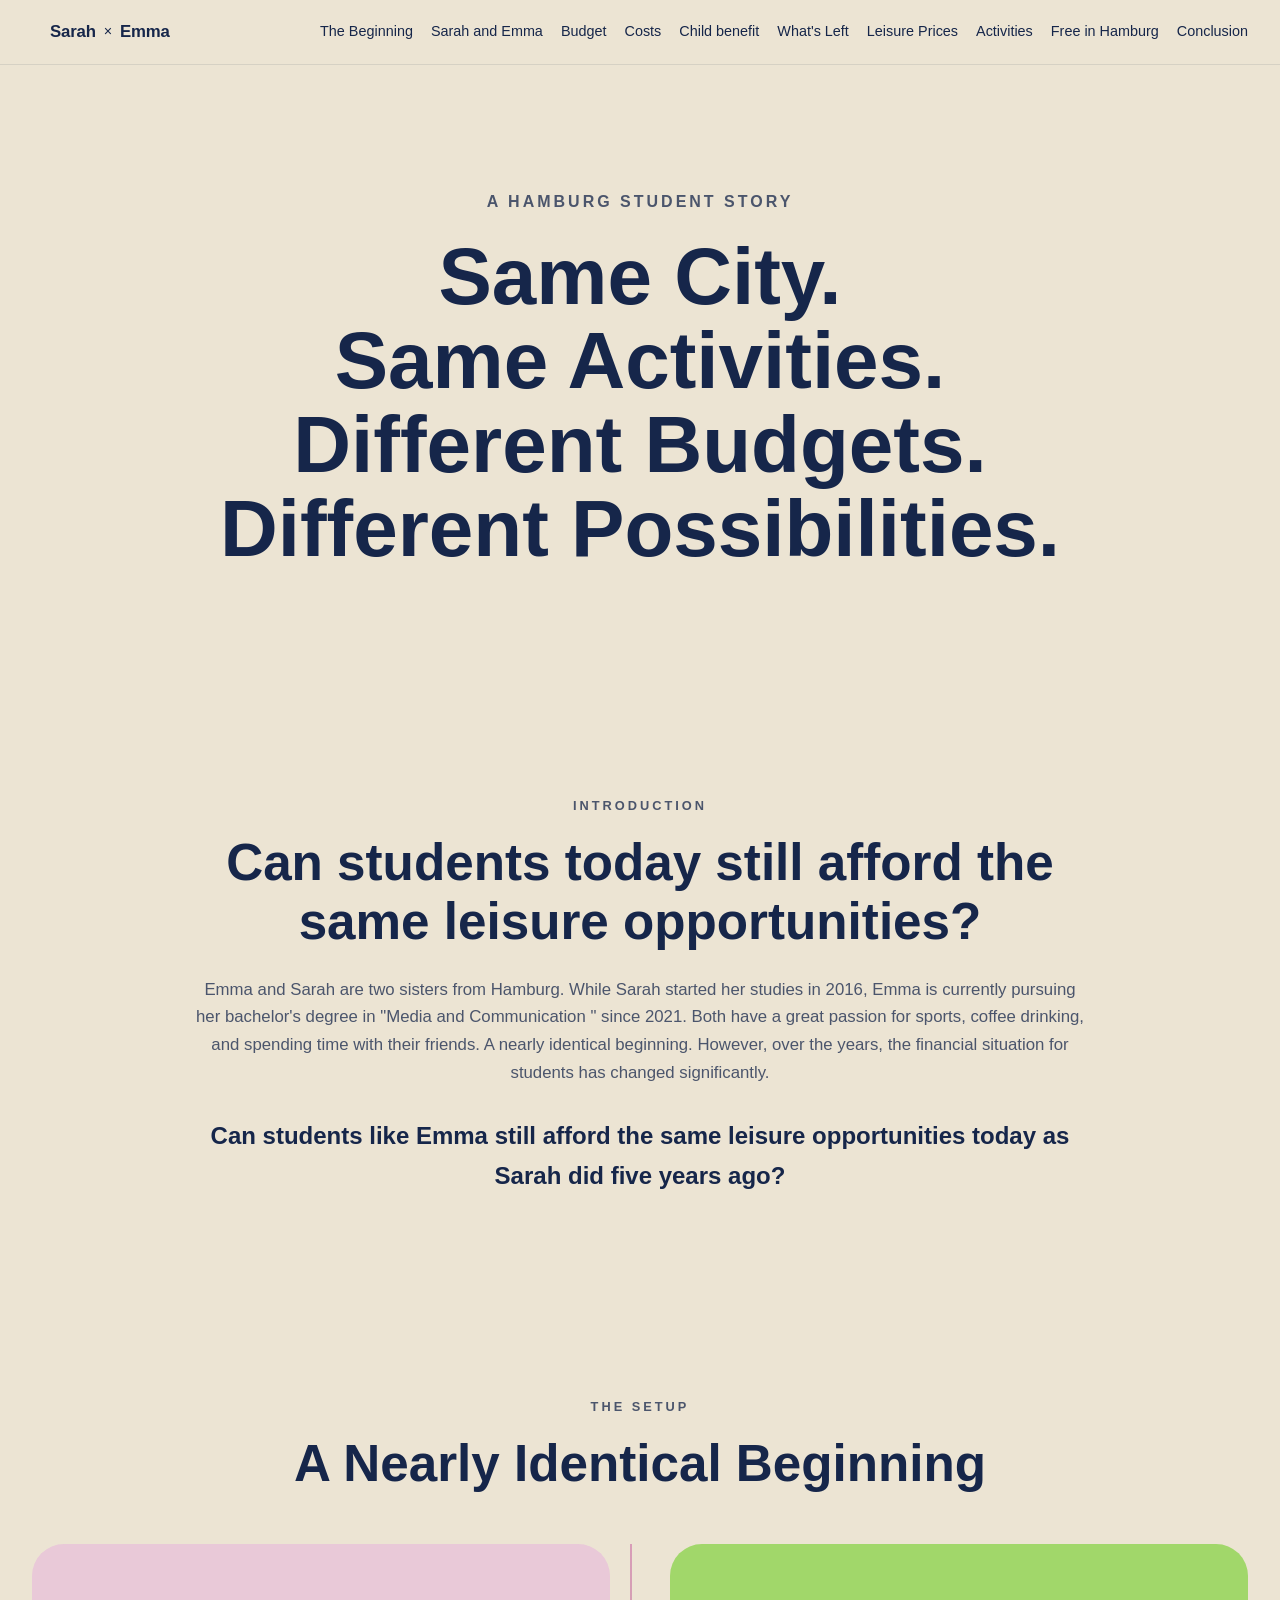
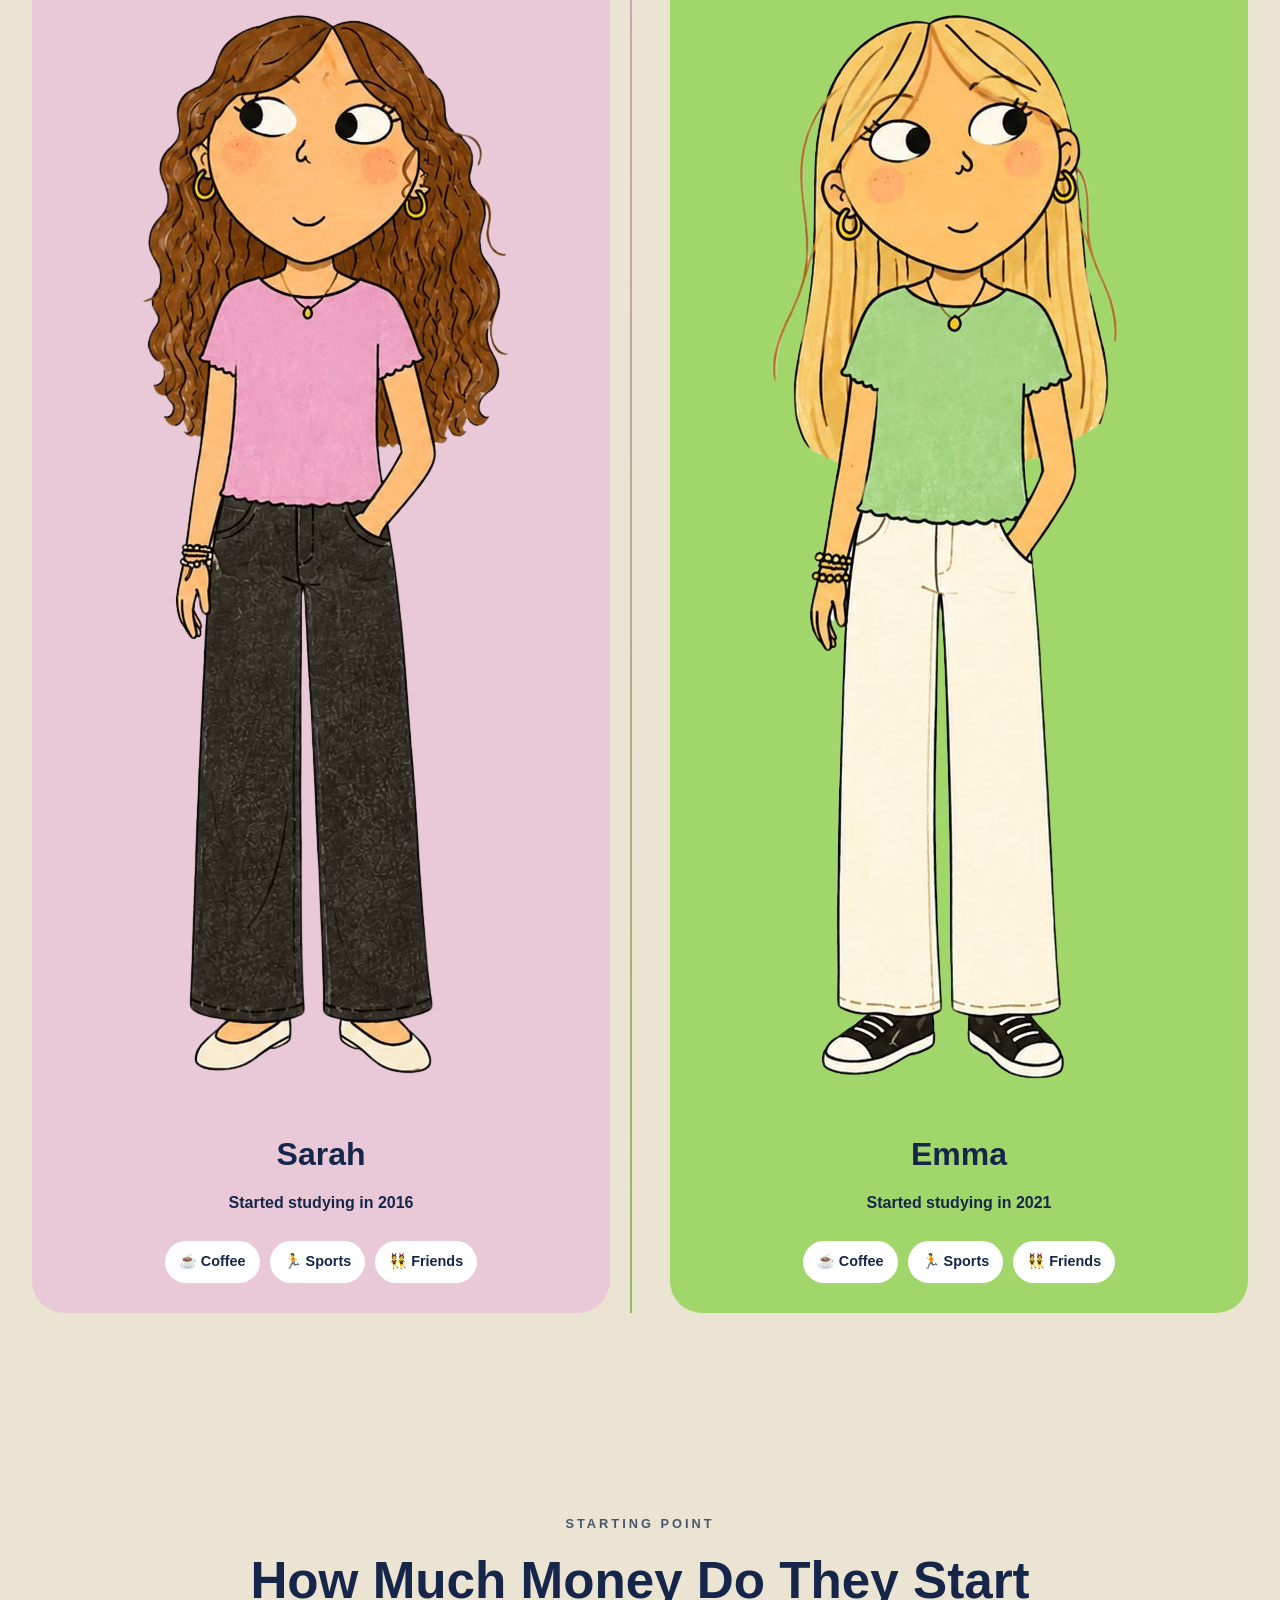
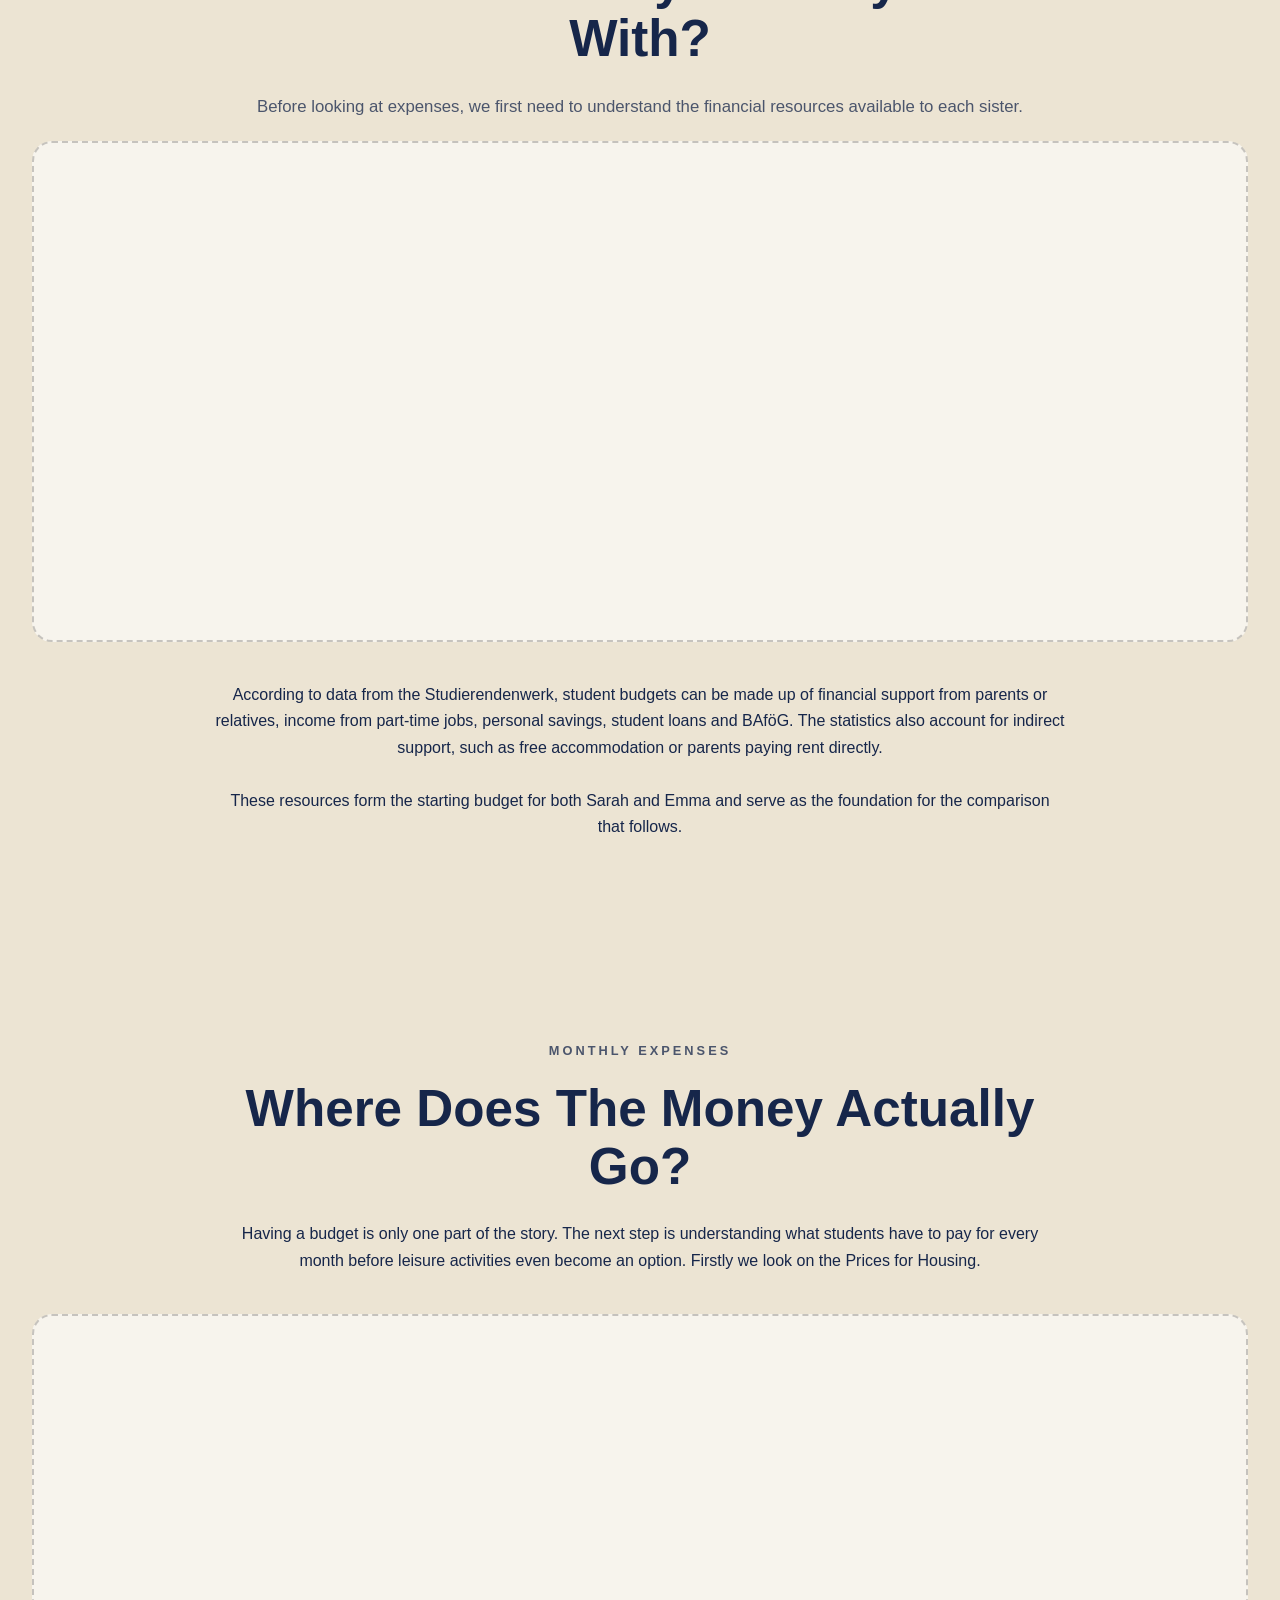
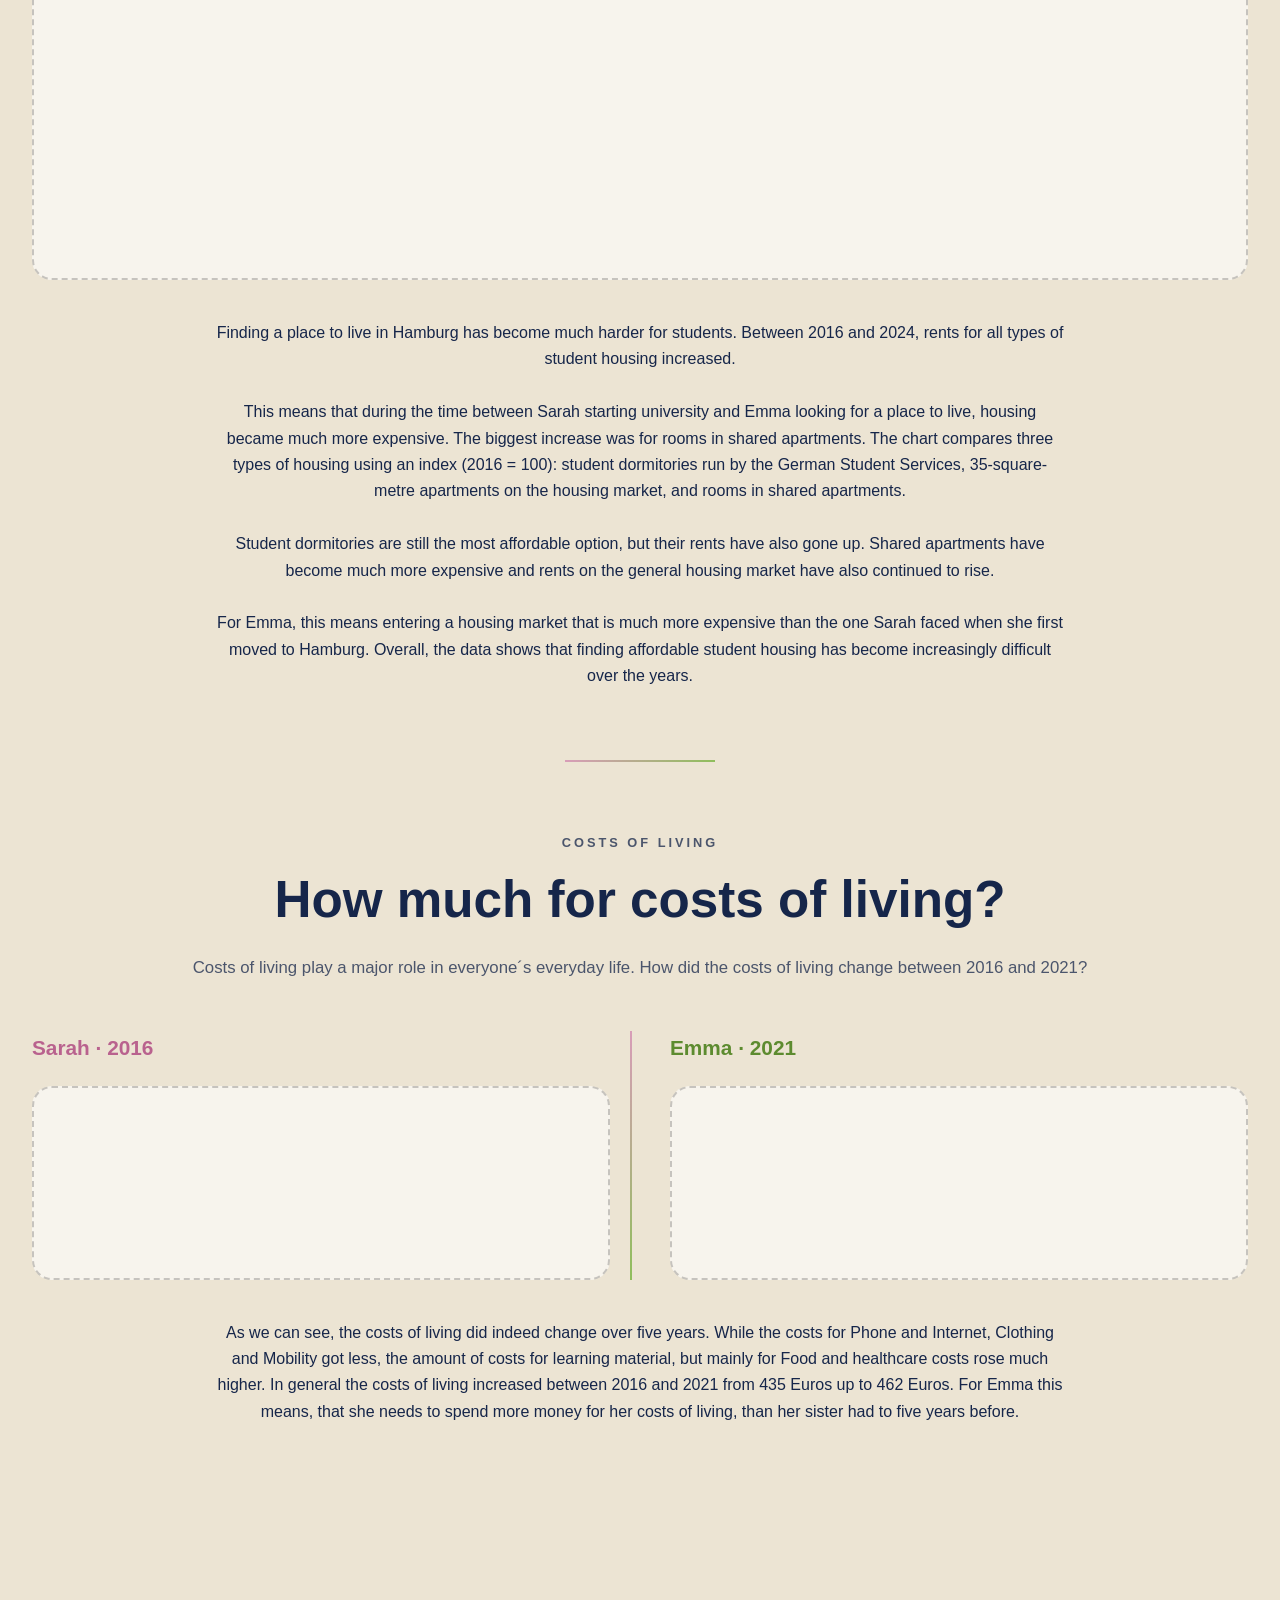
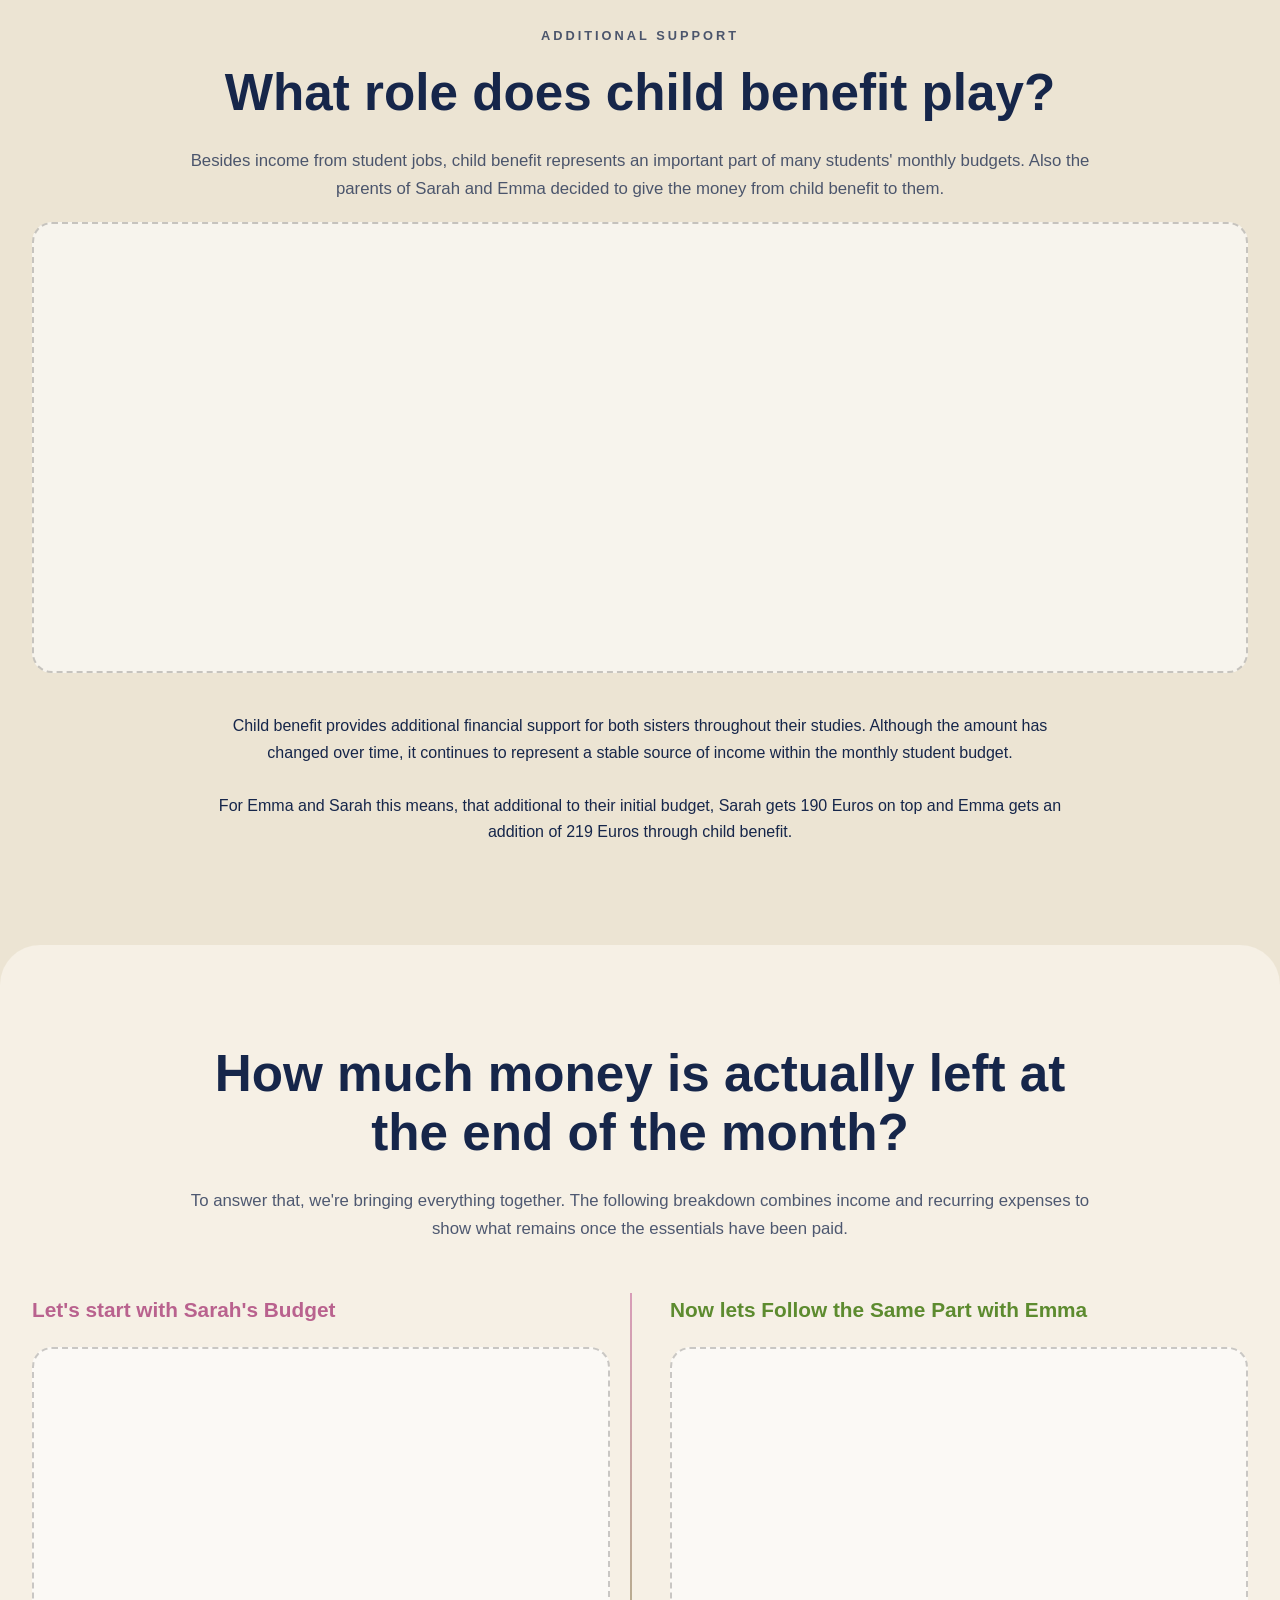
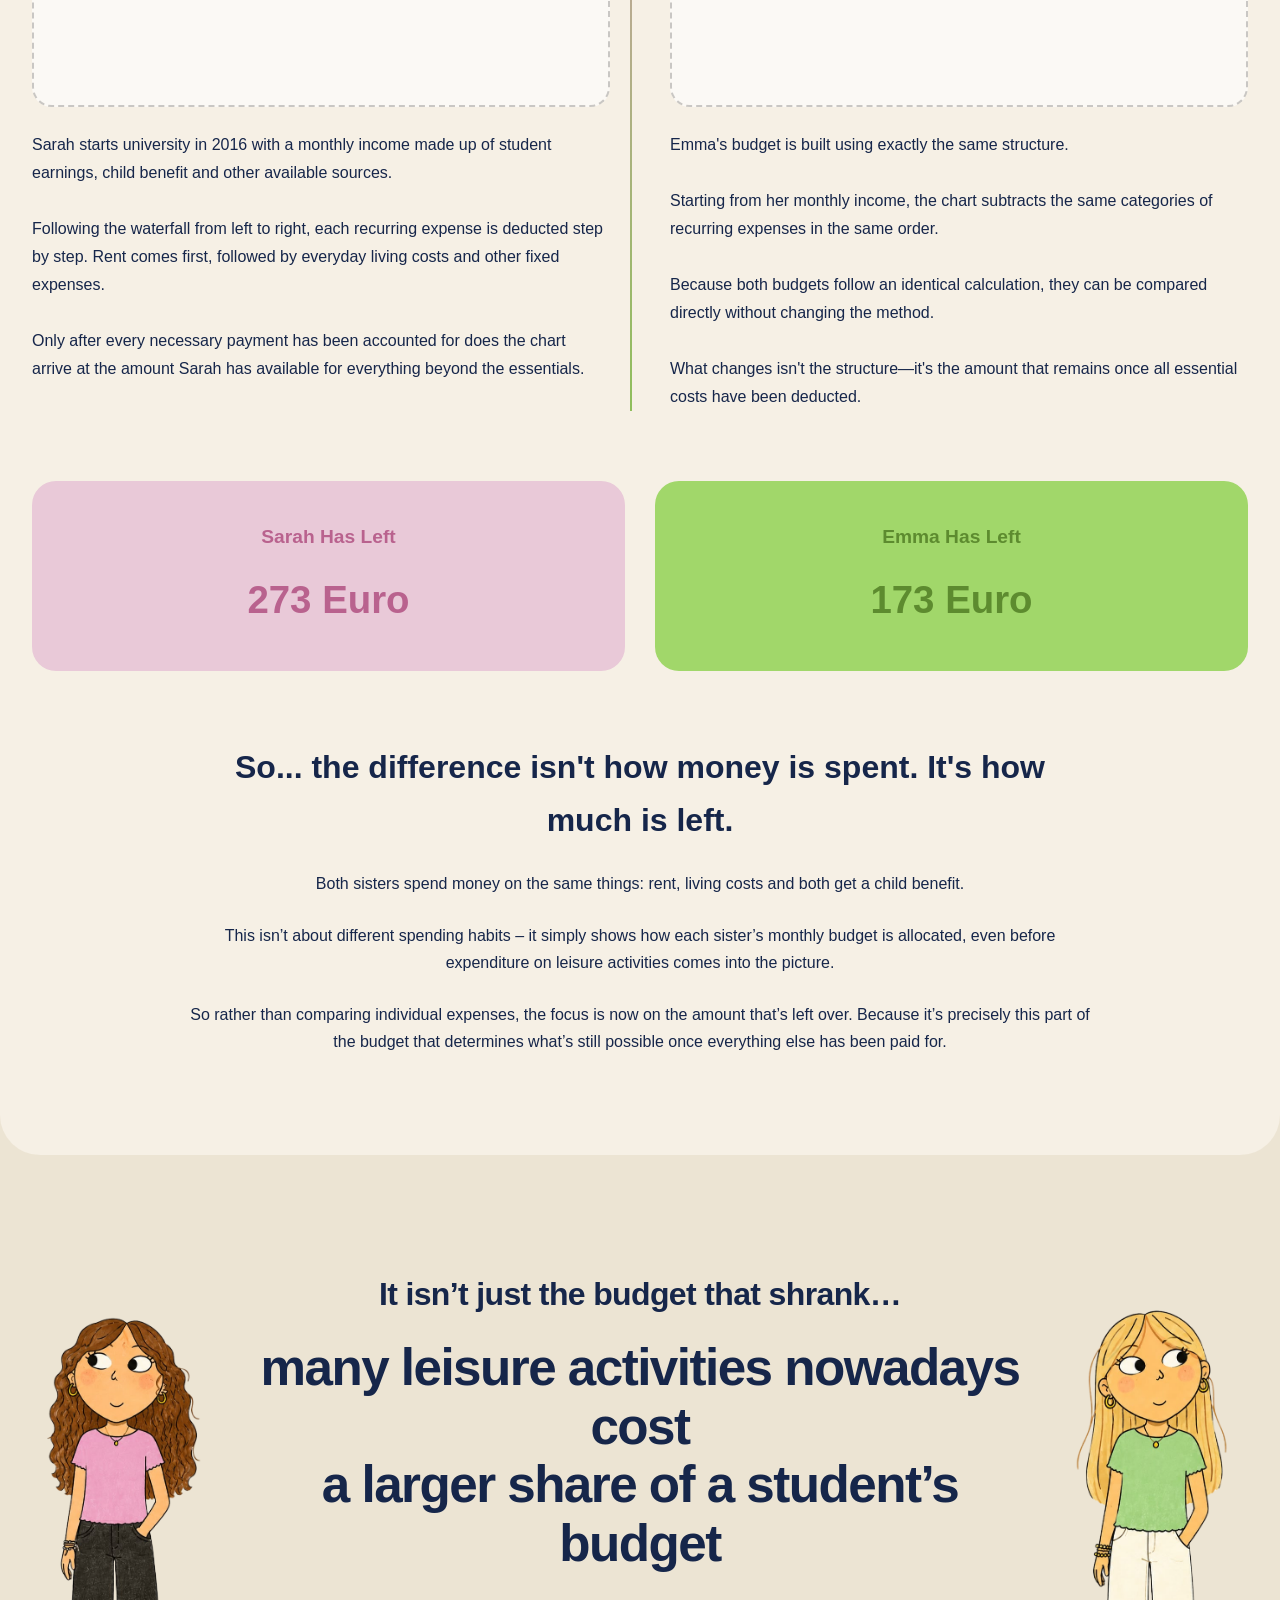
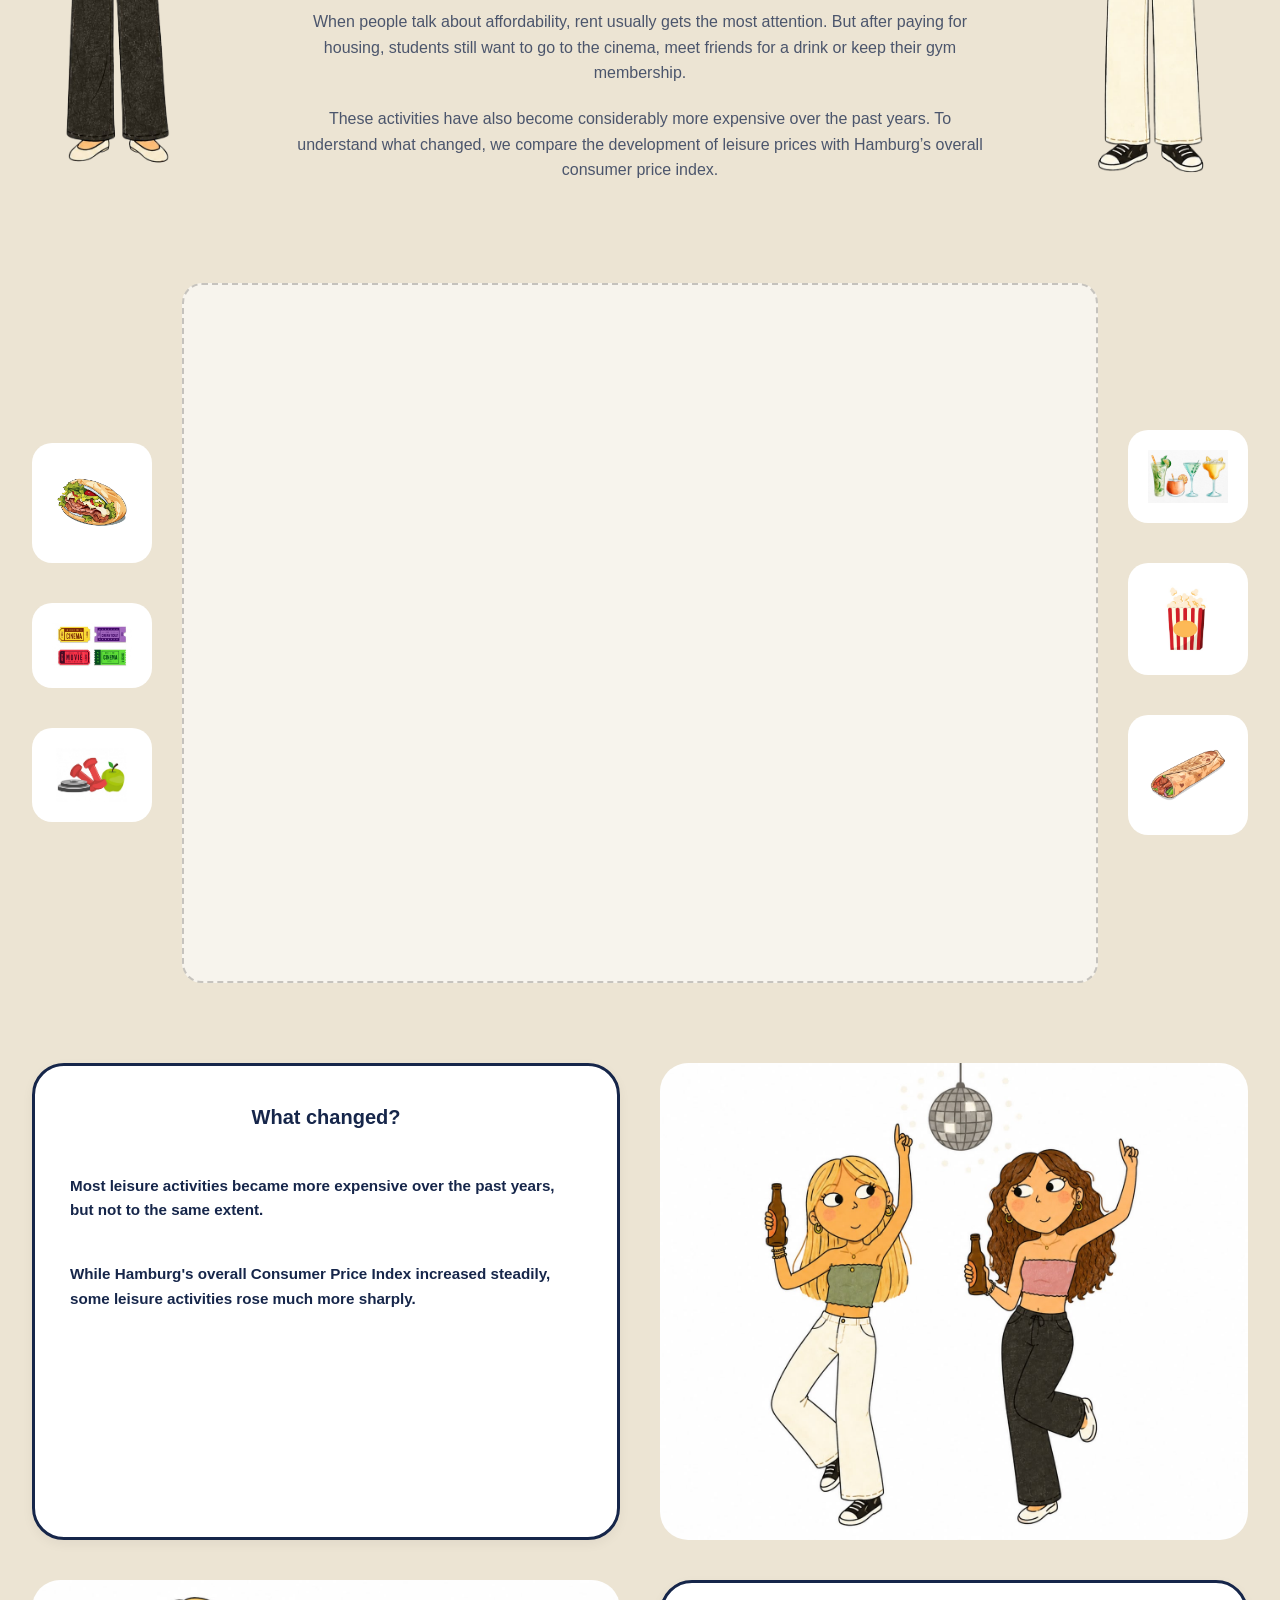
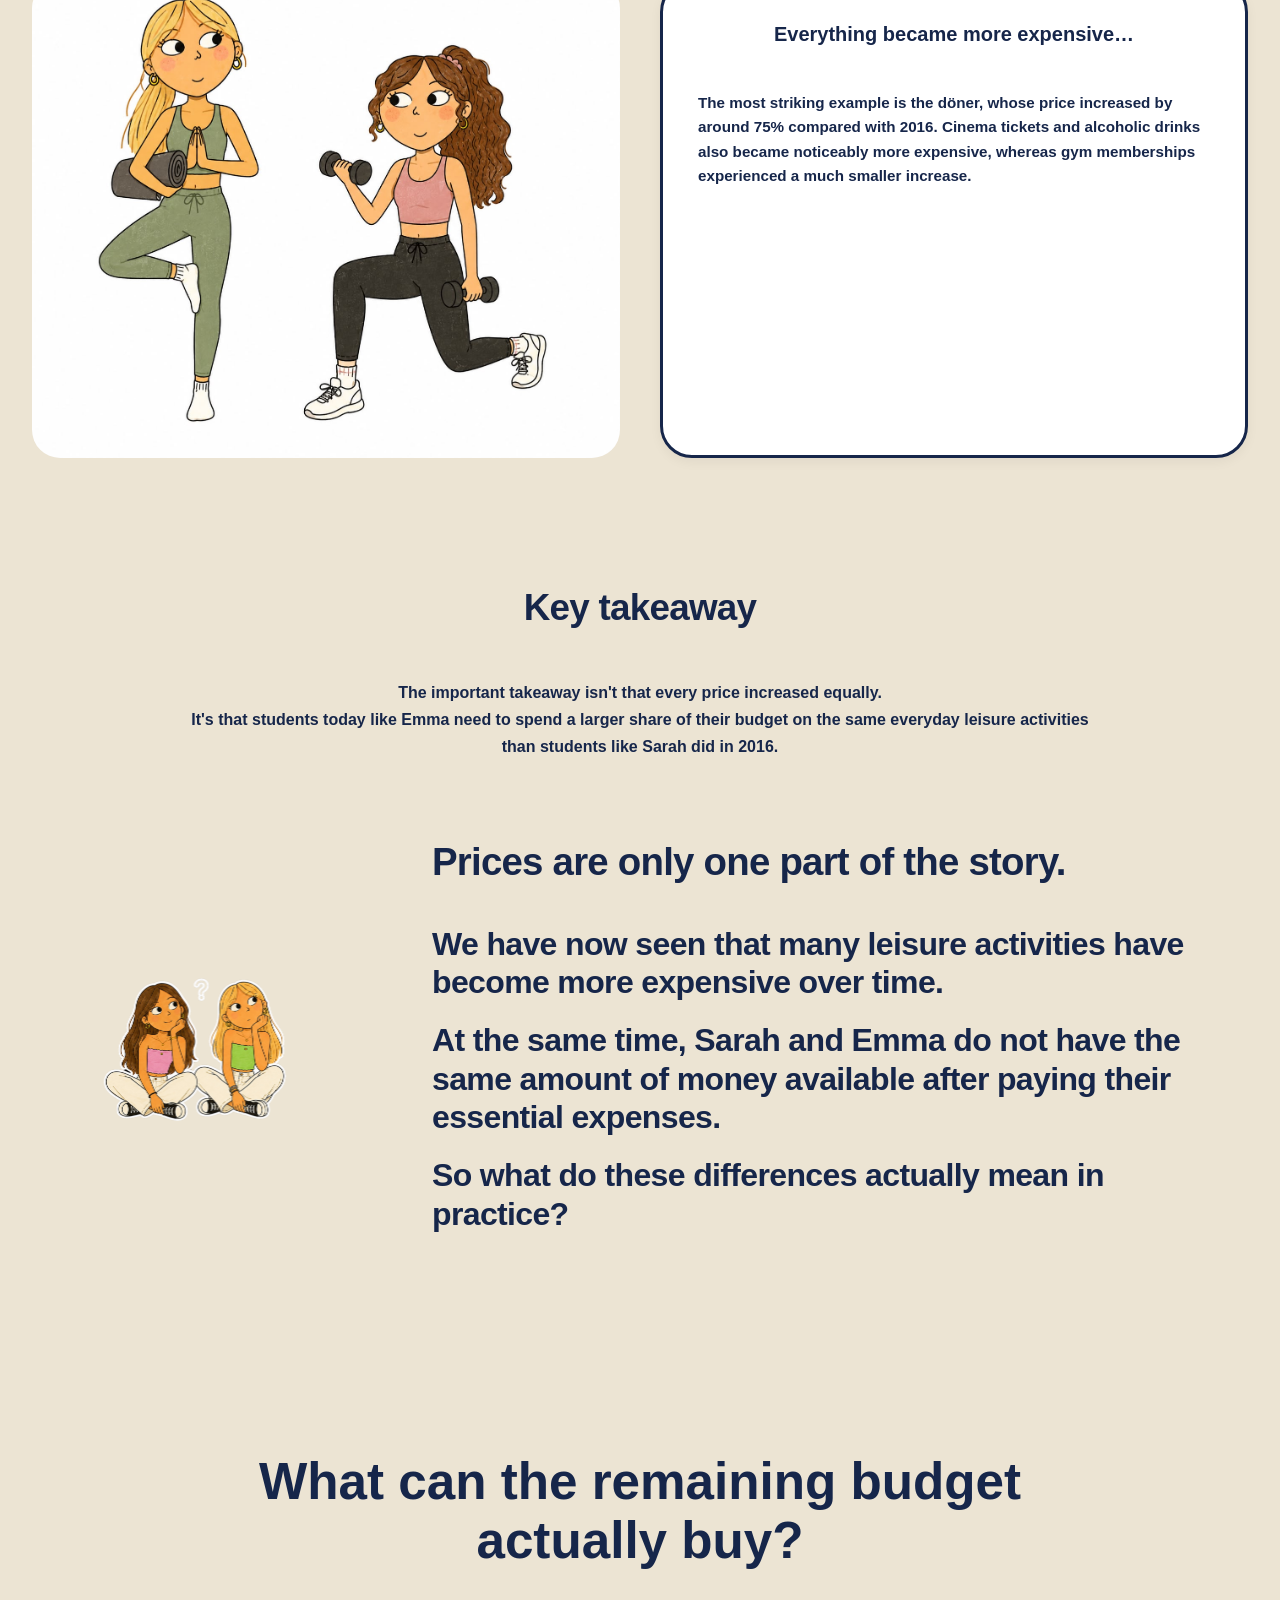
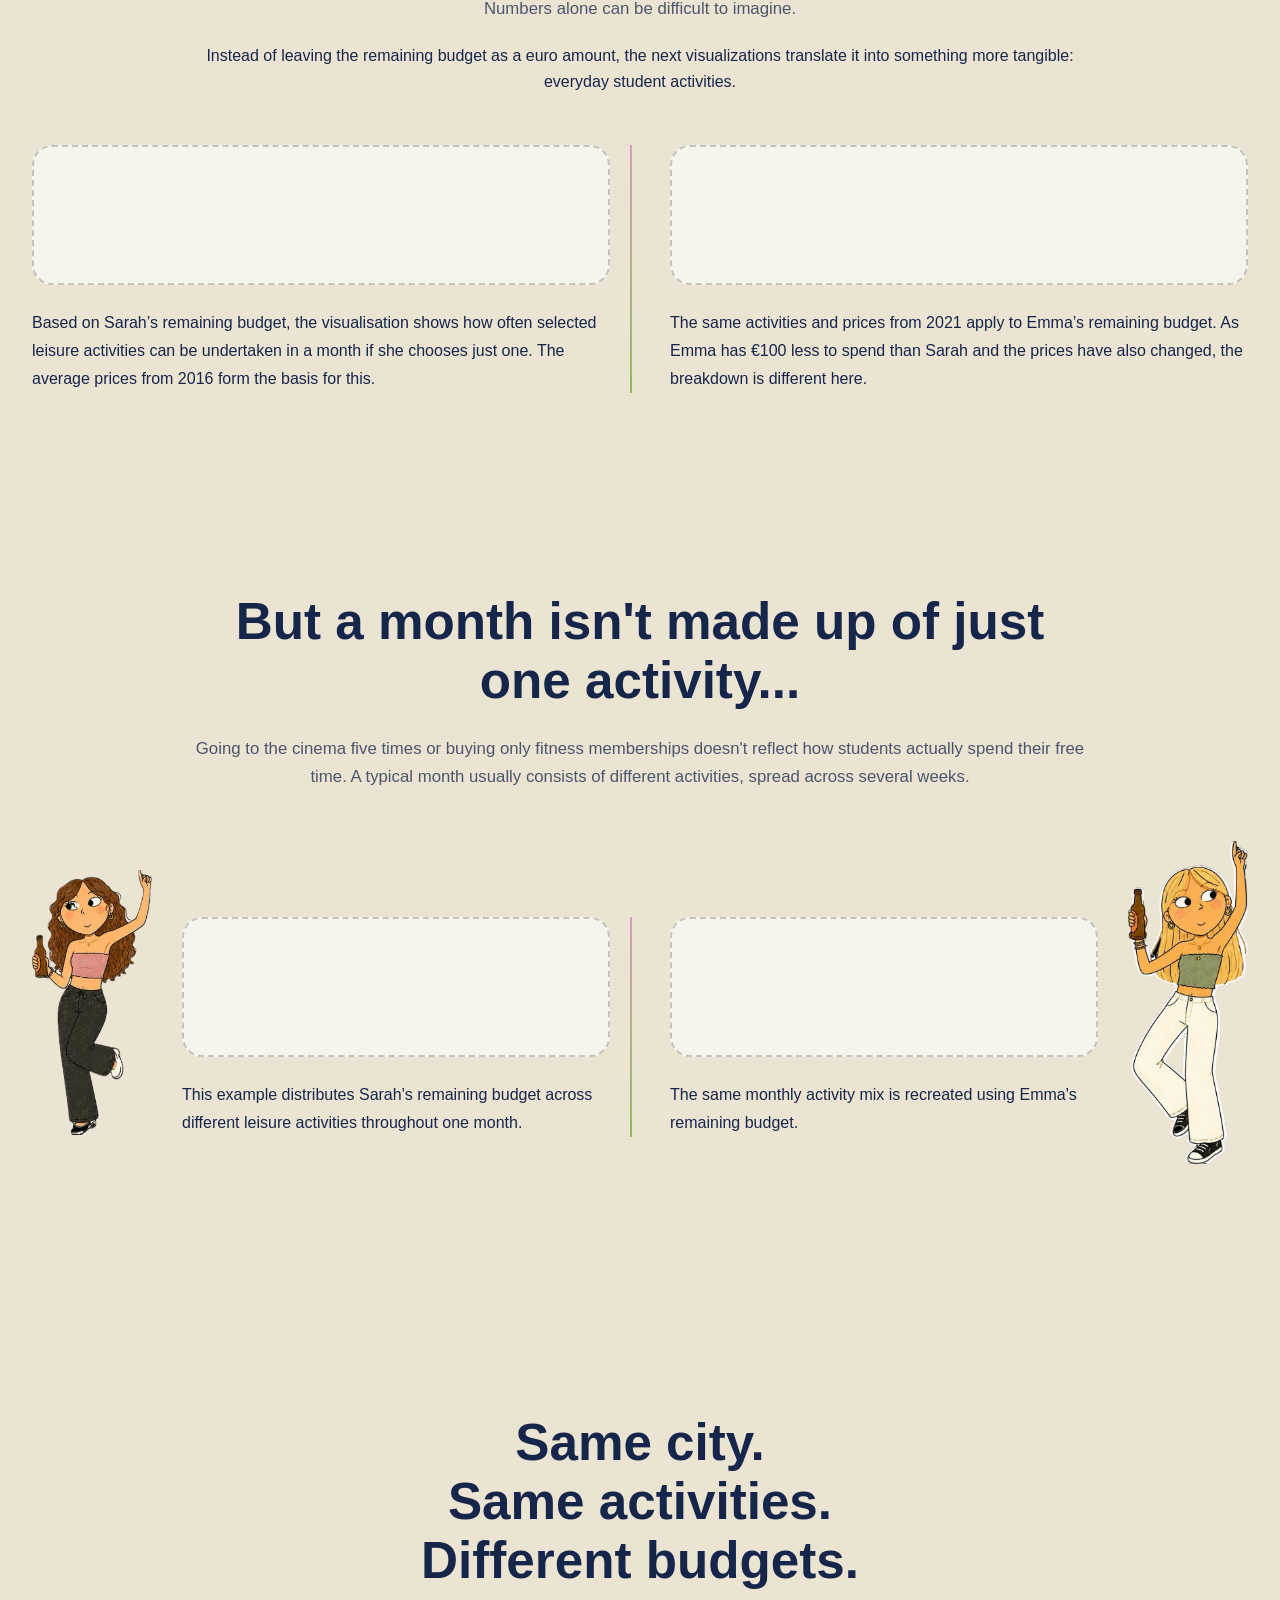
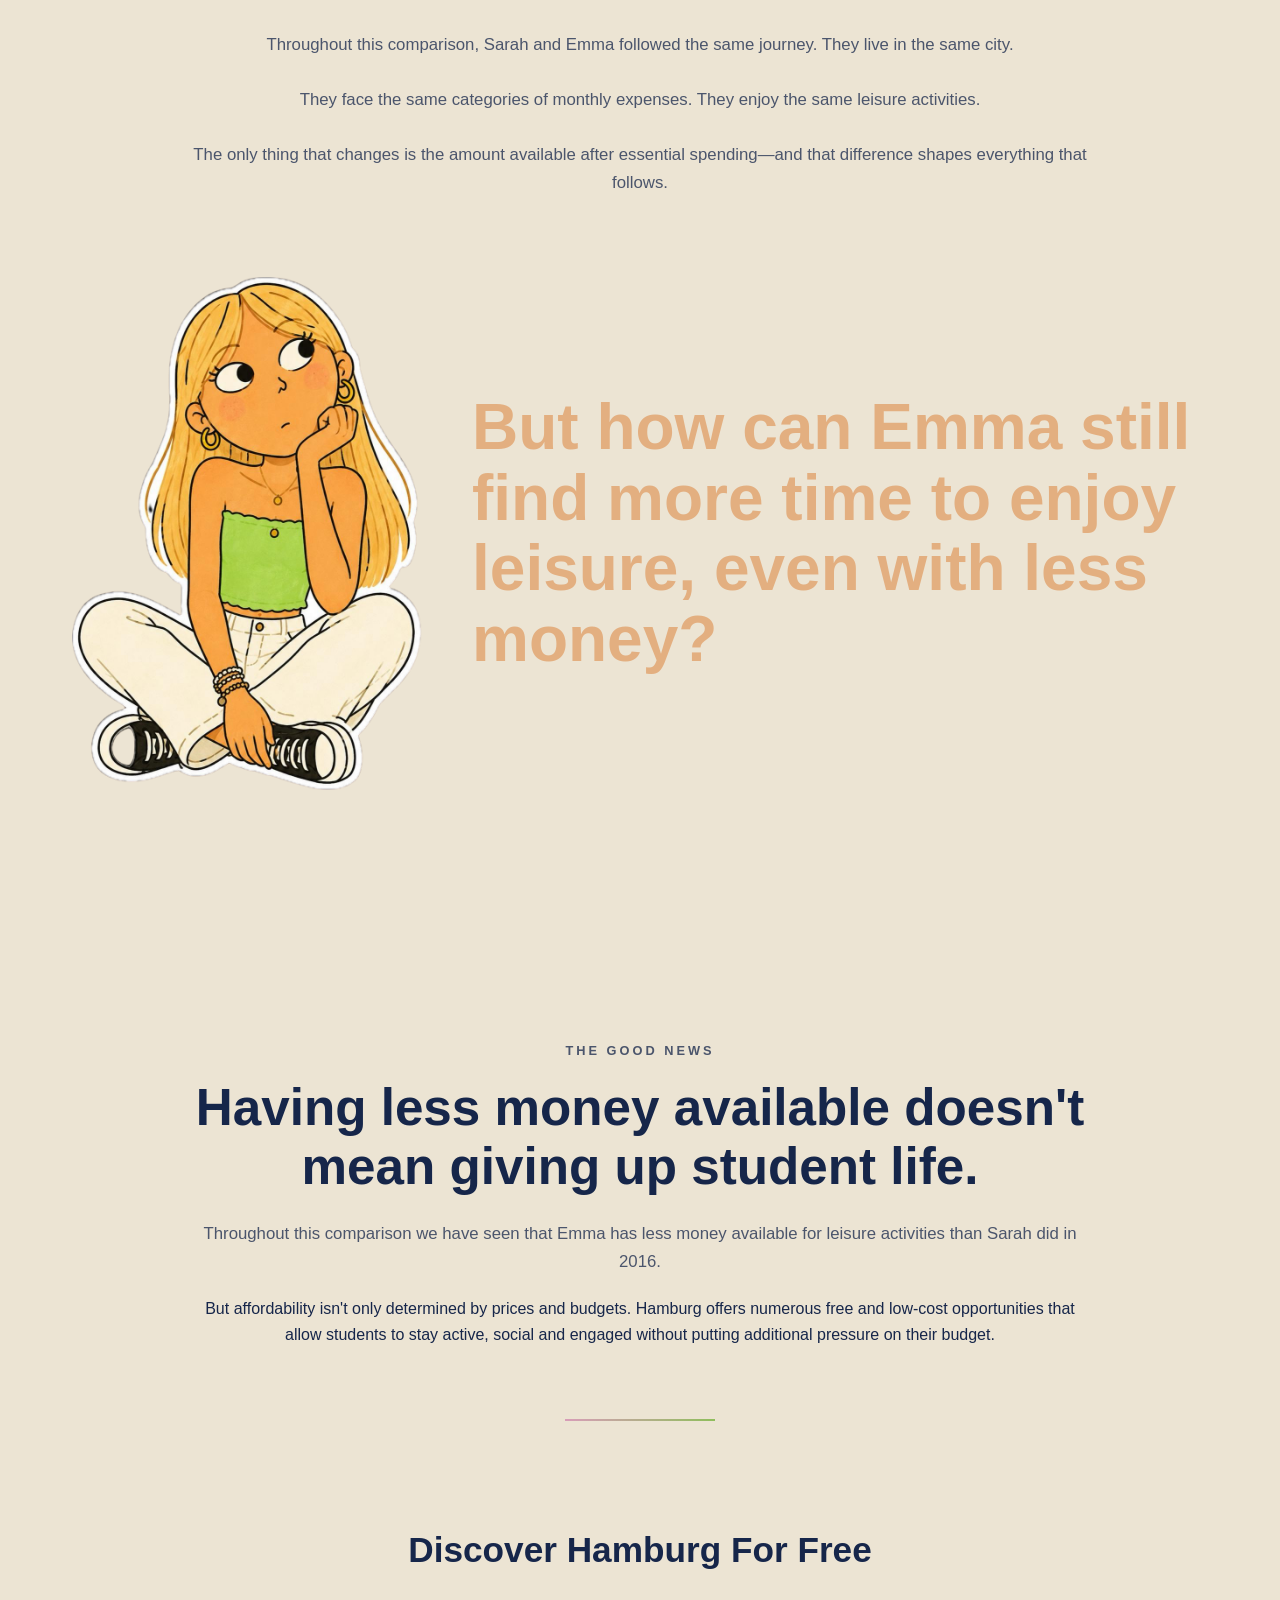
==== commit 44fe3a70: "Update index.html" ====
--- a/index.html
+++ b/index.html
@@ -1083,8 +1083,11 @@
         <br>
         <br>
         Sources used:<br>
-        Source 1 <br>
-        Source 2 <br>
+        This website was created with the help of AI: Claude and Microsoft Copilot <br>
+        All pictures used on this website are created by AI: Chat GPT<br>
+        All graphics/ diagrams were created with Datawrapper or flourish <br>
+        Our data comes from different soruces: Statistik-Nord, Studierendenwerk, wg-gesucht, ... <br>
+
         <br>
         <br>
         <br>
--- a/Sarah-Emma.css
+++ b/Sarah-Emma.css
@@ -526,7 +526,7 @@
 }
 
 .bridge-text {
-    text-align: center;
+    text-align: left;
 }
 
 .bridge-text h2 {
@@ -910,7 +910,7 @@
 }
 
 .bridge-text {
-    text-align: center;
+    text-align: left;
 }
 
 .bridge-text h2 {
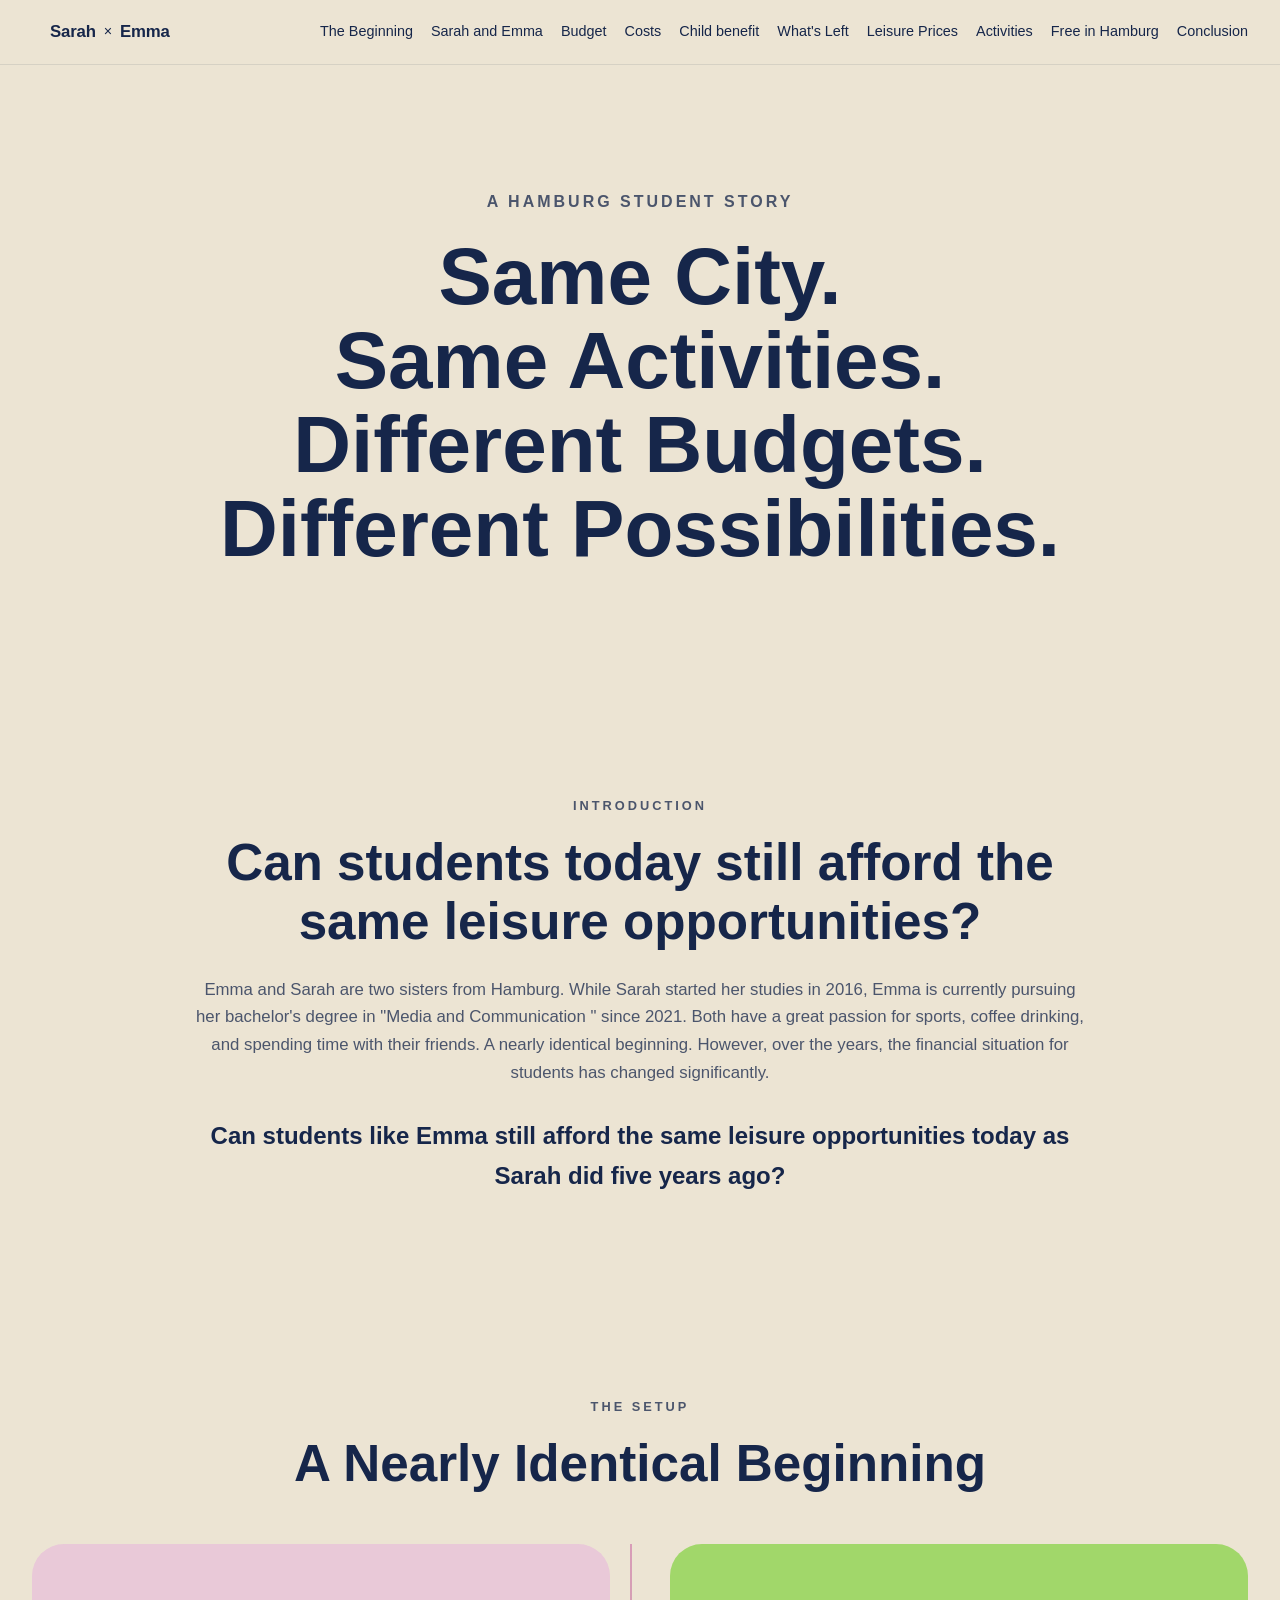
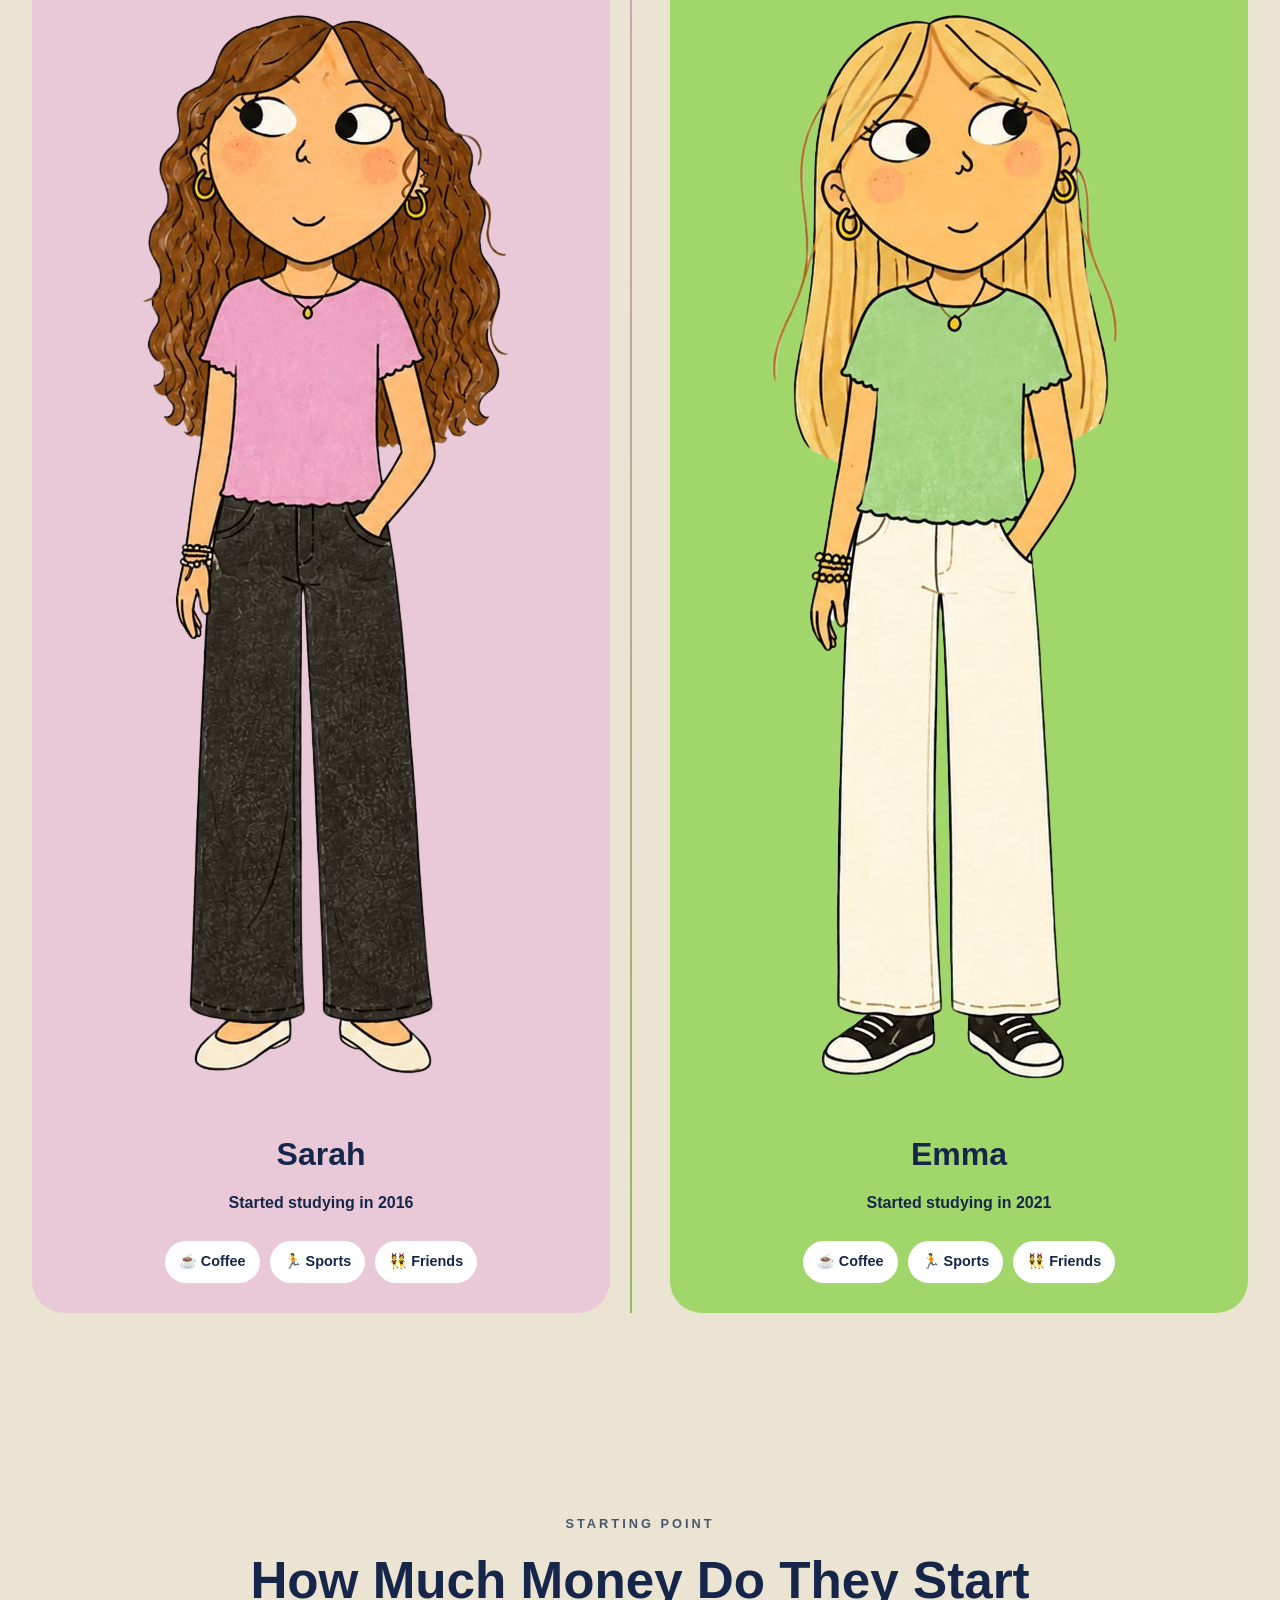
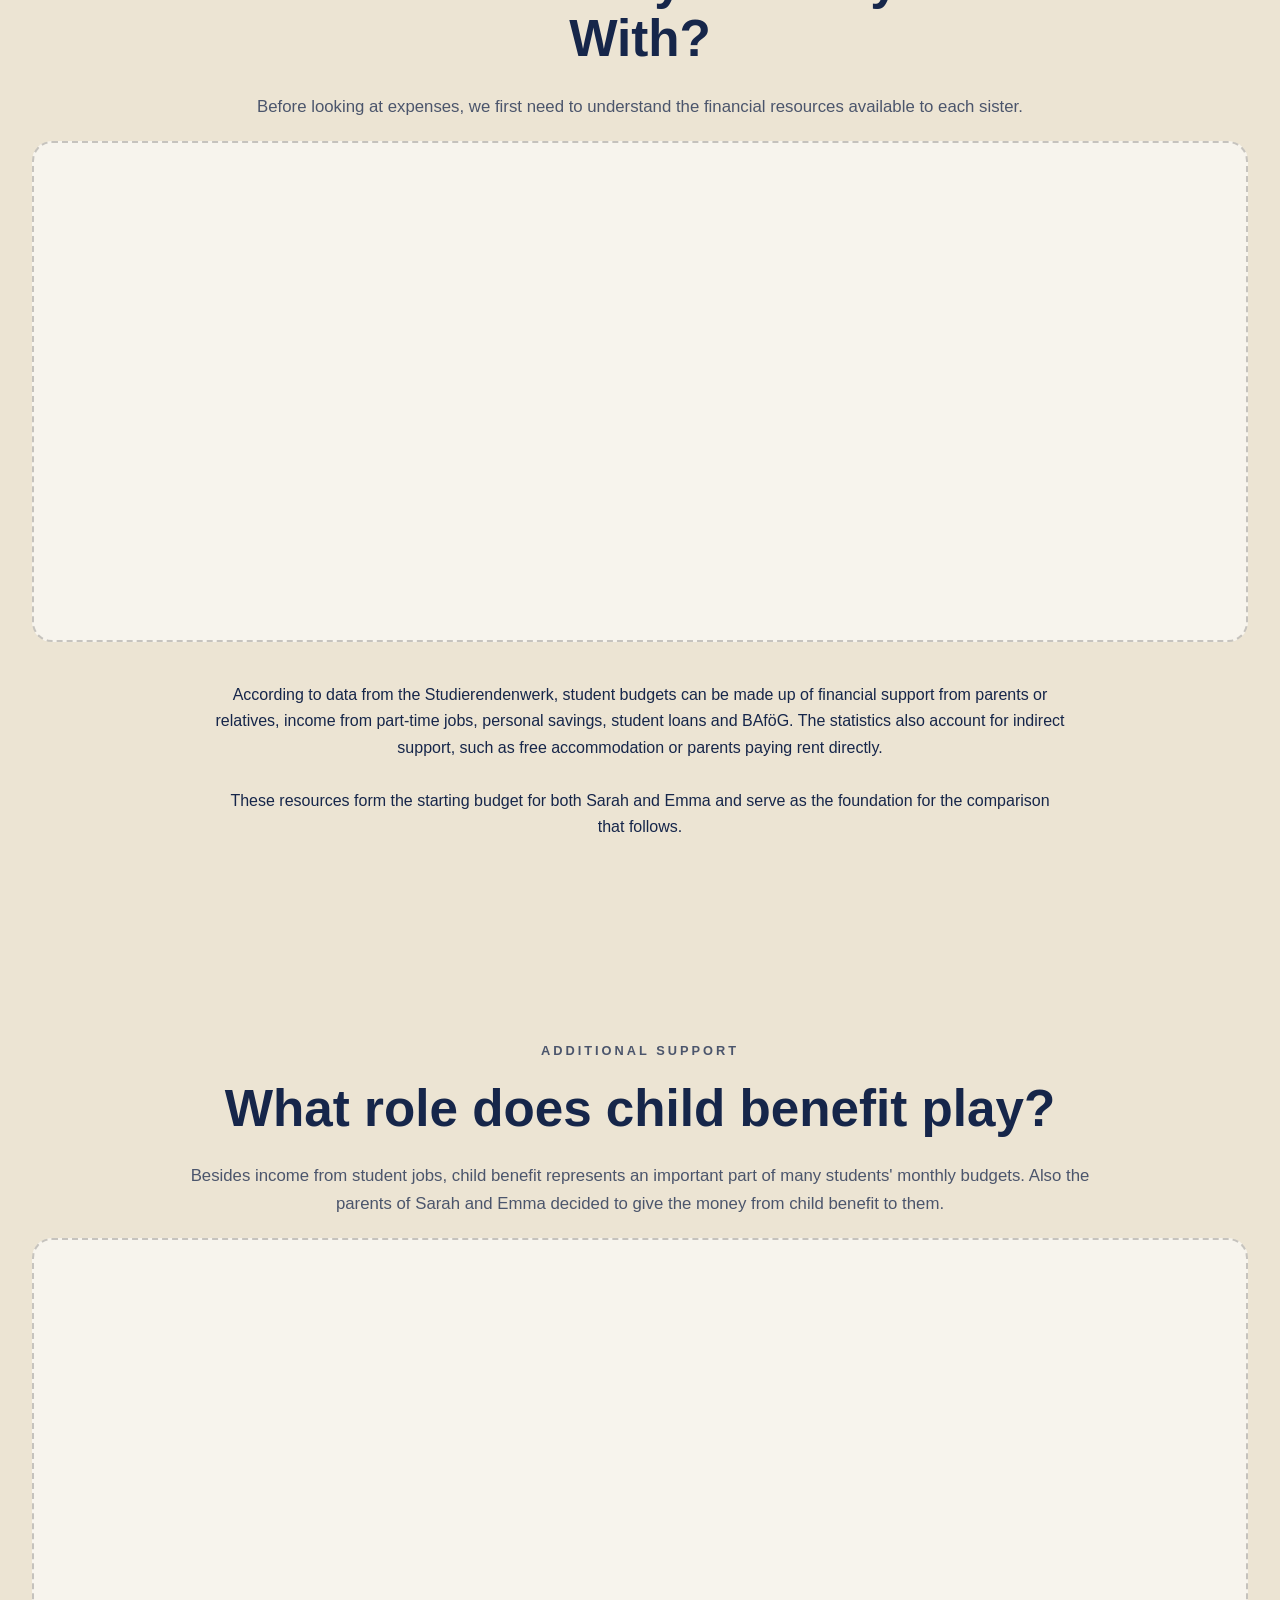
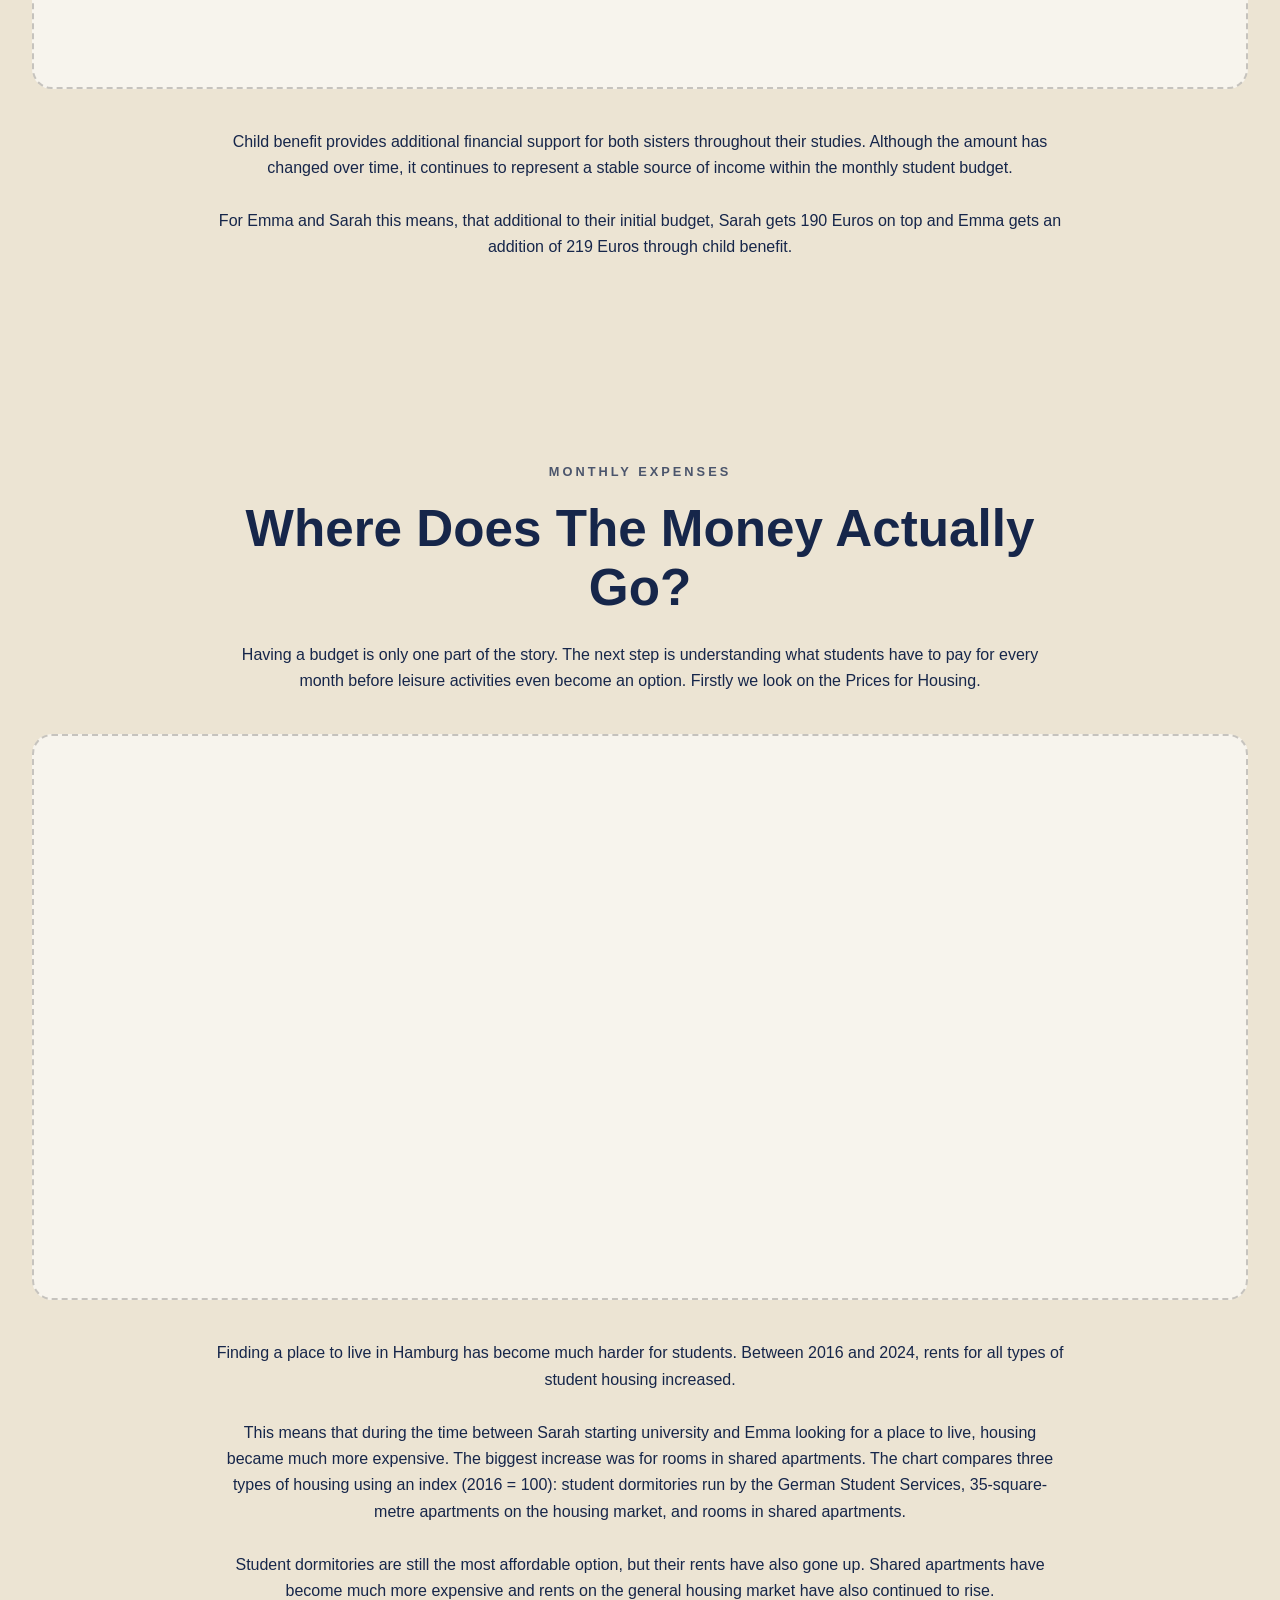
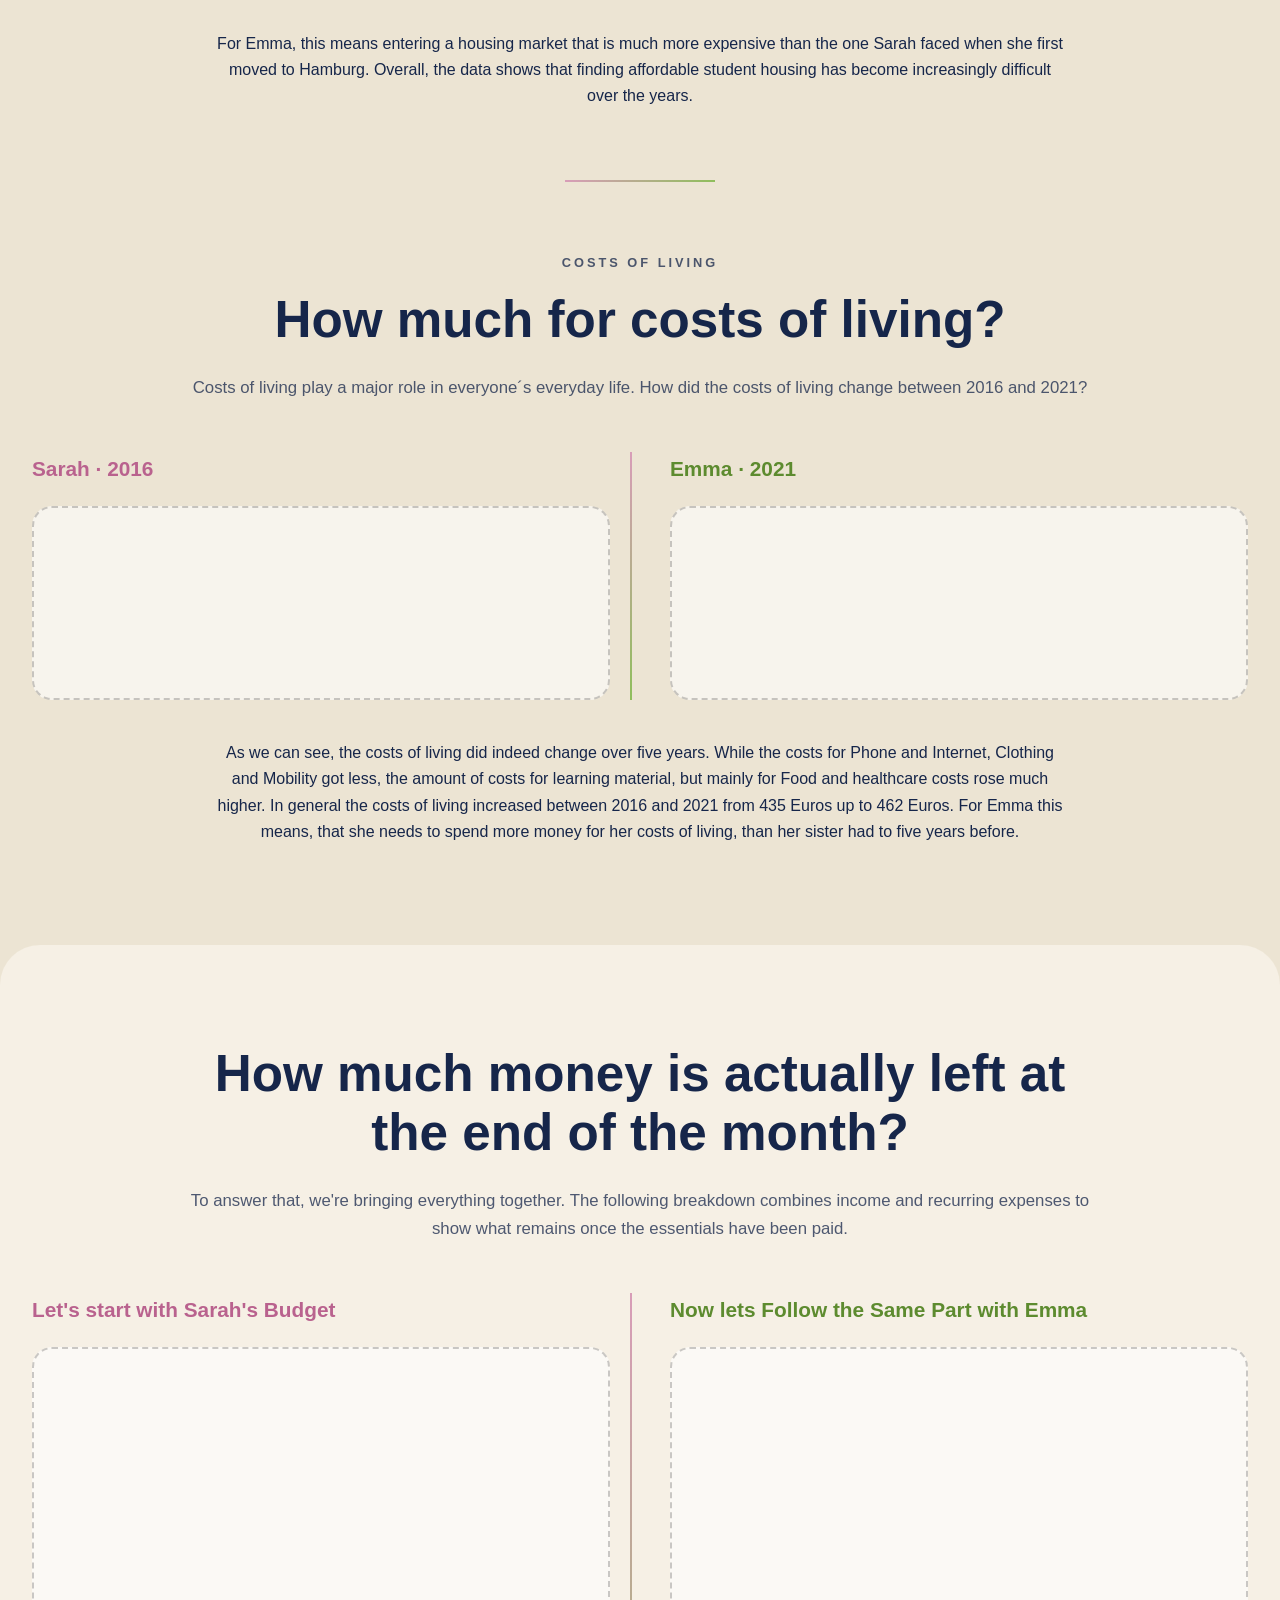
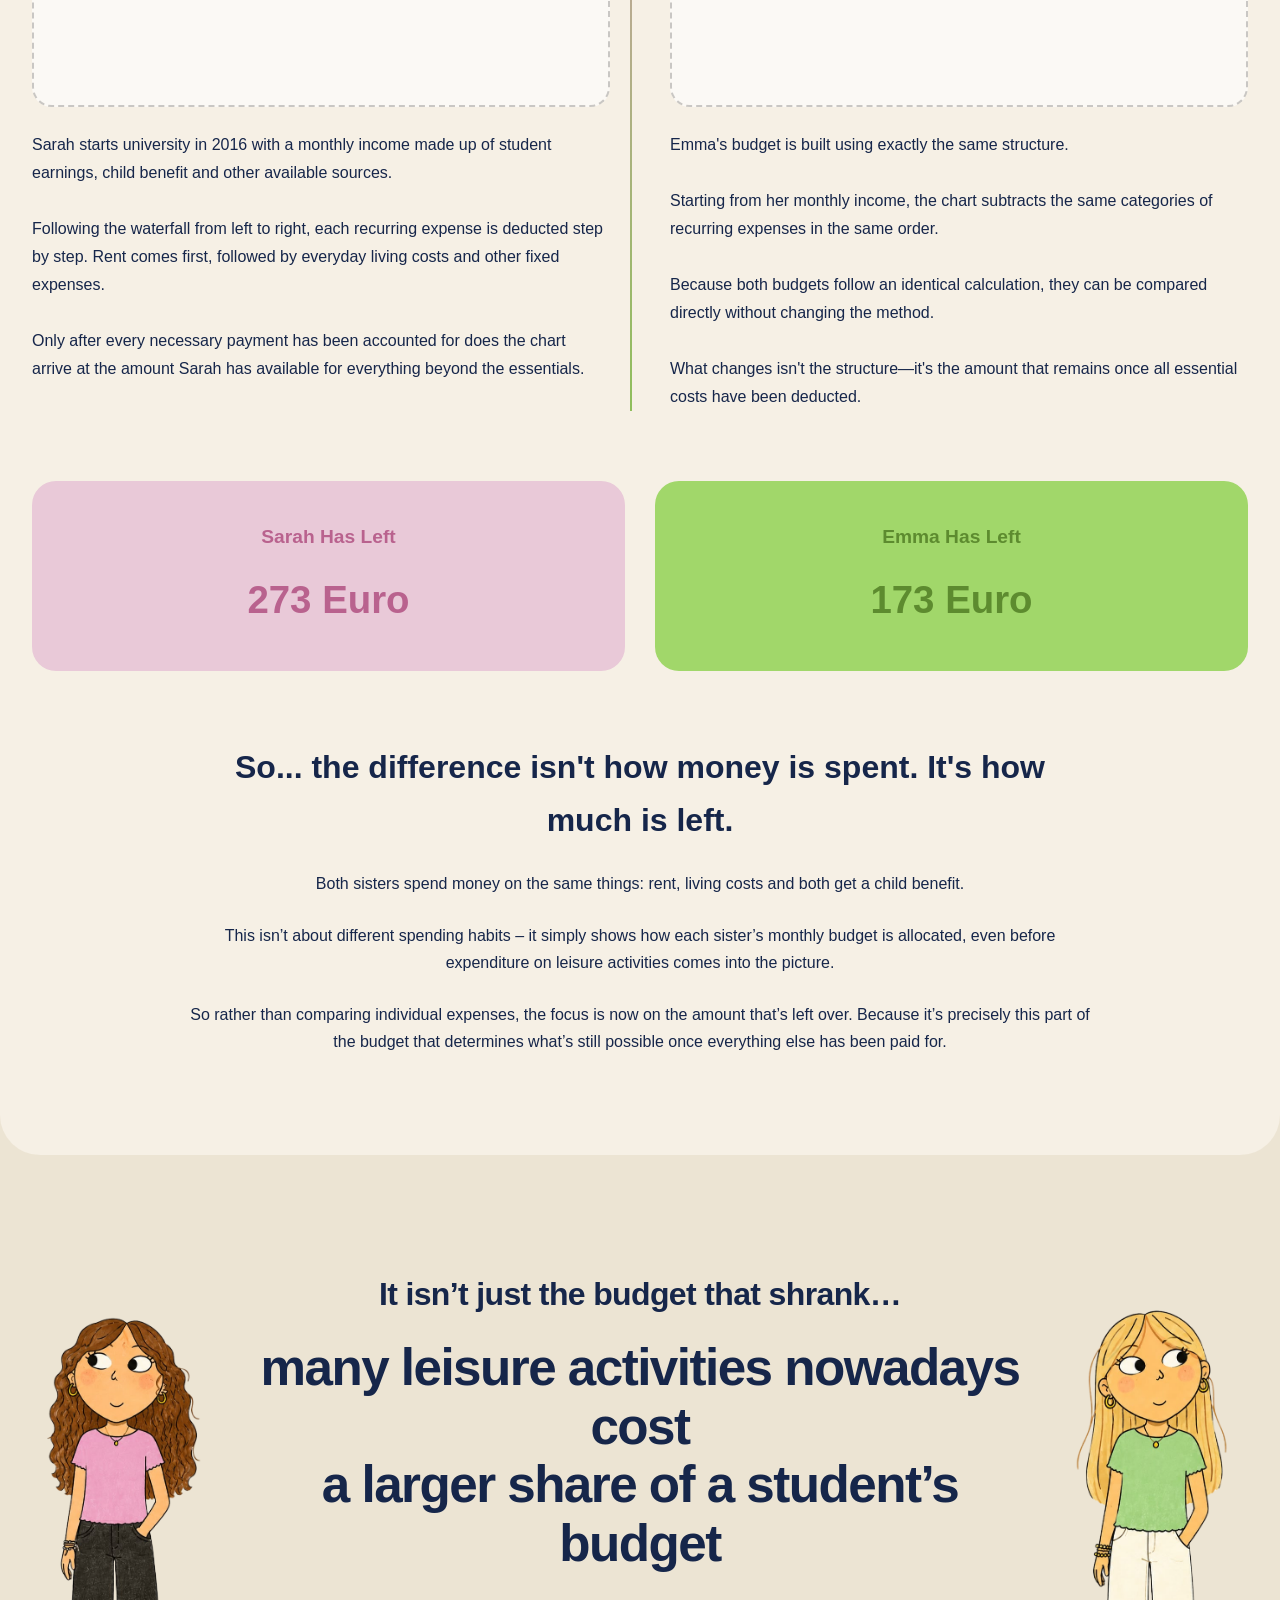
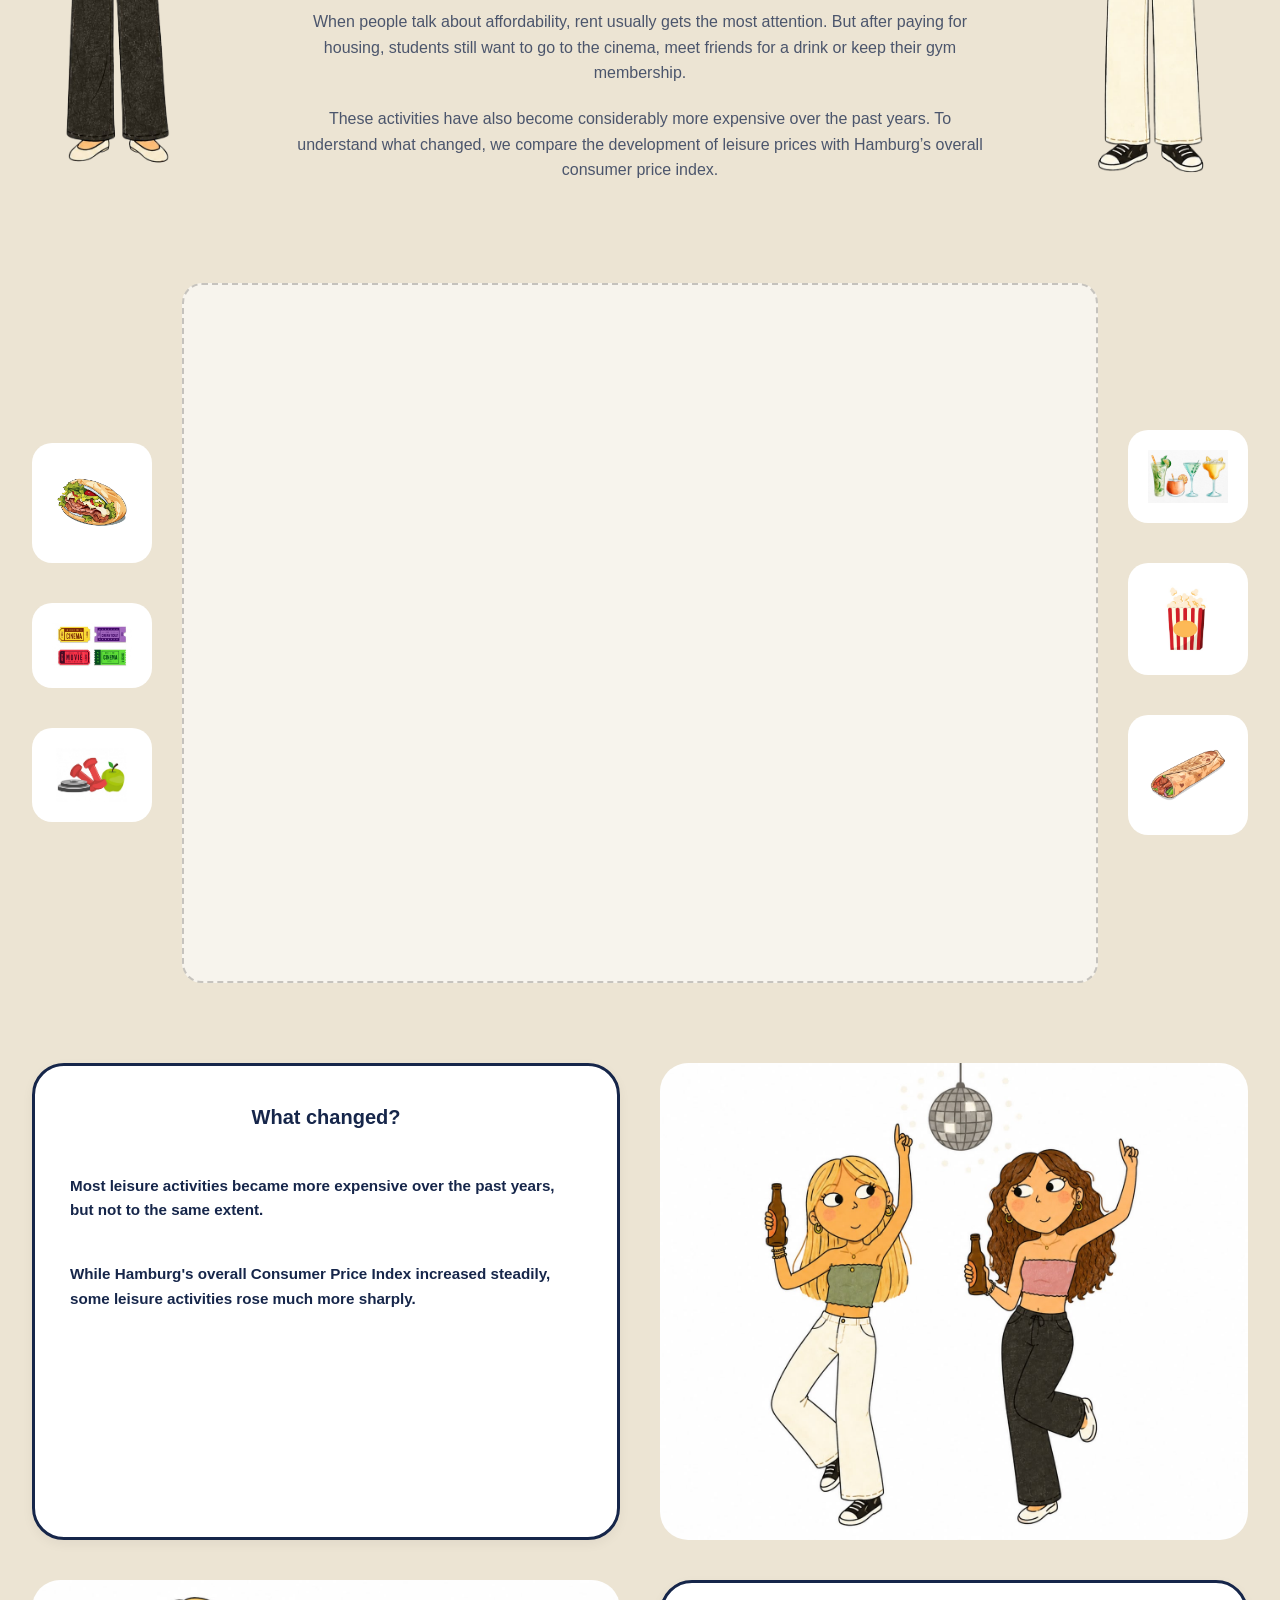
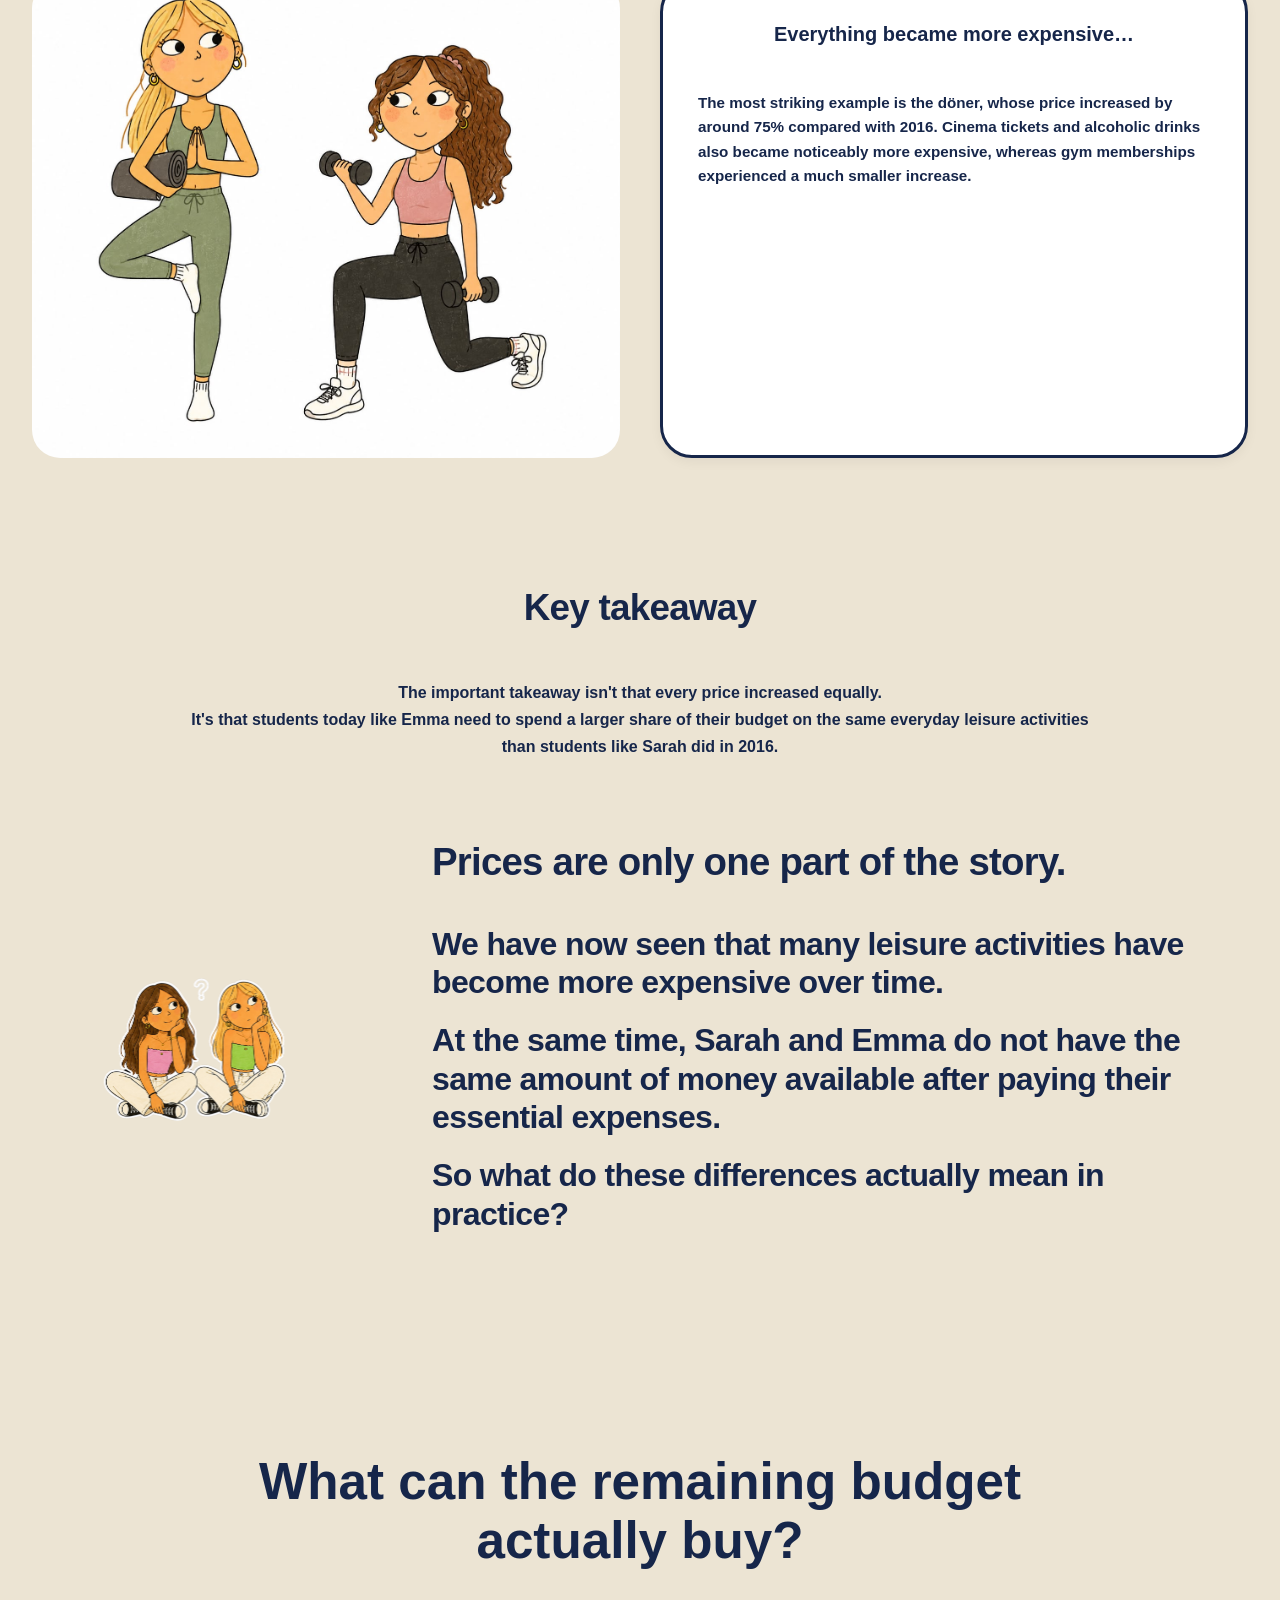
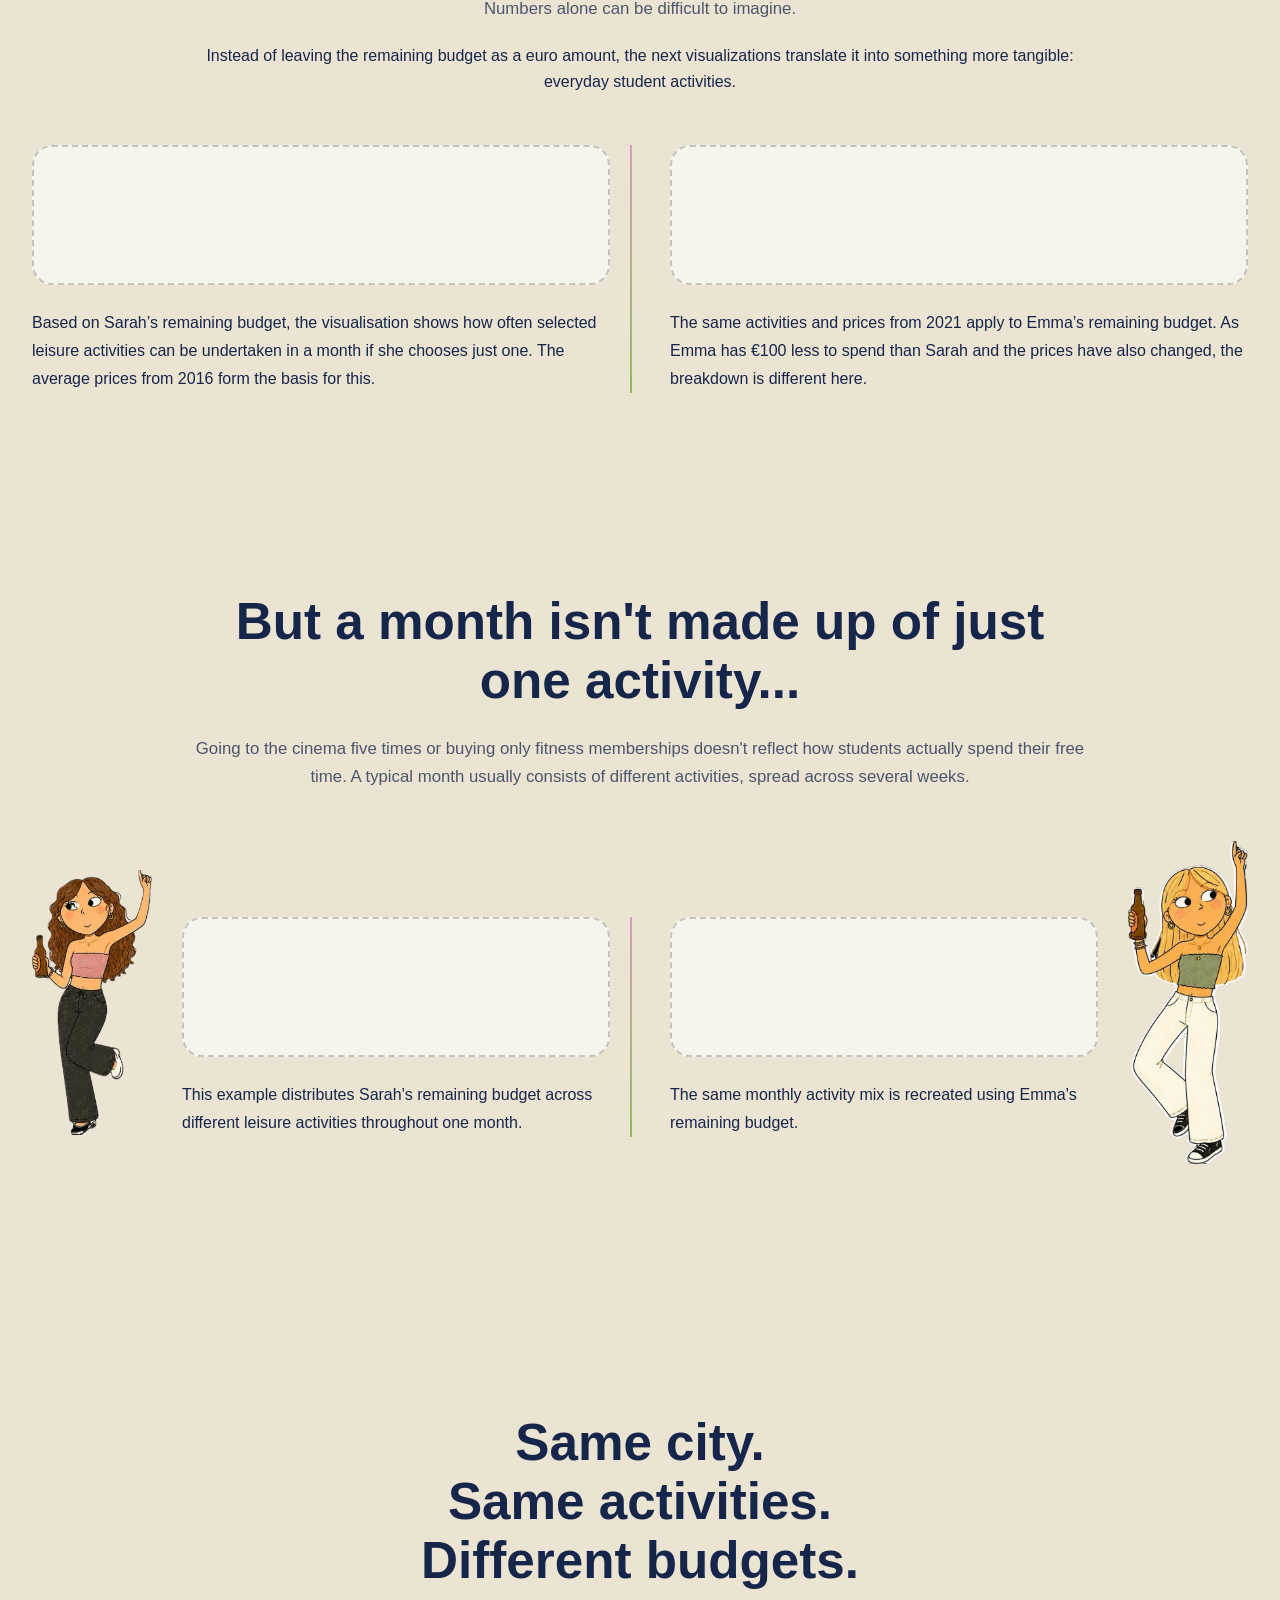
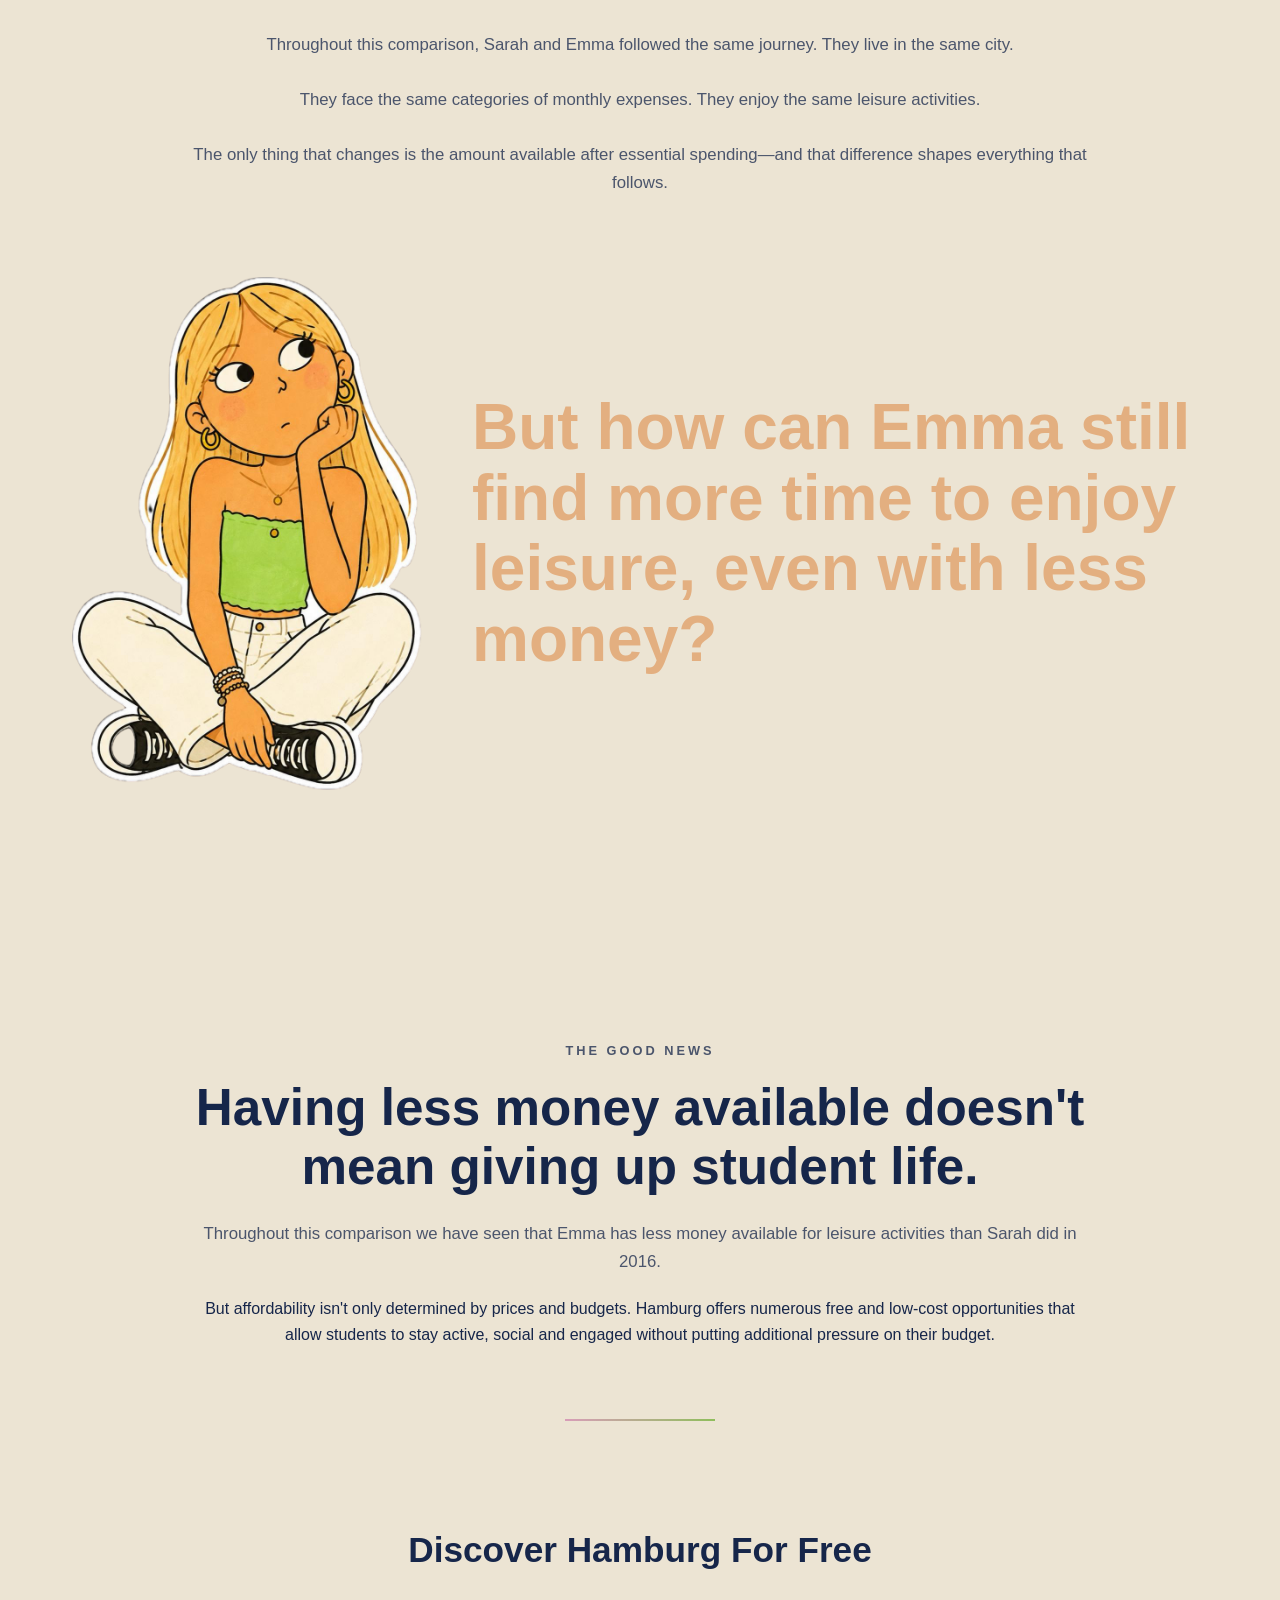
==== commit bd210aff: "switch" ====
--- a/index.html
+++ b/index.html
@@ -190,6 +190,58 @@
             These resources form the starting budget for both Sarah and Emma and serve as the foundation for the
             comparison that follows.
         </p>
+
+    </section>
+
+    <!-- ===================================================== -->
+    <!-- CHILD BENEFIT -->
+    <!-- ===================================================== -->
+
+    <section id="child-benefit" class="section">
+
+        <div class="section-head center">
+
+            <p class="section-eyebrow">
+                Additional Support
+            </p>
+
+            <h2>
+                What role does child benefit play?
+            </h2>
+
+            <p class="section-lead">
+                Besides income from student jobs, child benefit represents an important part of
+                many students' monthly budgets. Also the parents of Sarah and Emma decided to give the money from child
+                benefit to them.
+            </p>
+
+        </div>
+
+        <div class="chart-placeholder large">
+
+            <iframe title="child benefit &amp;amp; child tax allowance amounts (2015–2022)" aria-label="Liniendiagramm"
+                id="datawrapper-chart-PB6IC" src="https://datawrapper.dwcdn.net/PB6IC/1/" scrolling="no" frameborder="0"
+                style="border: none;" width="600" height="407" data-external="1"></iframe>
+
+        </div>
+
+        <div class="insight-text">
+
+            <p>
+                Child benefit provides additional financial support for both sisters throughout their studies. Although
+                the amount has changed over time, it continues to represent a stable source of income within the monthly
+                student budget.
+            </p>
+
+            <br>
+
+            <p>
+                For Emma and Sarah this means, that additional to their initial budget, Sarah gets 190 Euros on top and
+                Emma gets an addition of 219 Euros through child benefit.
+            </p>
+
+
+        </div>
 
     </section>
 
@@ -336,58 +388,6 @@
     </section>
 
     <!-- ===================================================== -->
-    <!-- CHILD BENEFIT -->
-    <!-- ===================================================== -->
-
-    <section id="child-benefit" class="section">
-
-        <div class="section-head center">
-
-            <p class="section-eyebrow">
-                Additional Support
-            </p>
-
-            <h2>
-                What role does child benefit play?
-            </h2>
-
-            <p class="section-lead">
-                Besides income from student jobs, child benefit represents an important part of
-                many students' monthly budgets. Also the parents of Sarah and Emma decided to give the money from child
-                benefit to them.
-            </p>
-
-        </div>
-
-        <div class="chart-placeholder large">
-
-            <iframe title="child benefit &amp;amp; child tax allowance amounts (2015–2022)" aria-label="Liniendiagramm"
-                id="datawrapper-chart-PB6IC" src="https://datawrapper.dwcdn.net/PB6IC/1/" scrolling="no" frameborder="0"
-                style="border: none;" width="600" height="407" data-external="1"></iframe>
-
-        </div>
-
-        <div class="insight-text">
-
-            <p>
-                Child benefit provides additional financial support for both sisters throughout their studies. Although
-                the amount has changed over time, it continues to represent a stable source of income within the monthly
-                student budget.
-            </p>
-
-            <br>
-
-            <p>
-                For Emma and Sarah this means, that additional to their initial budget, Sarah gets 190 Euros on top and
-                Emma gets an addition of 219 Euros through child benefit.
-            </p>
-
-
-        </div>
-
-    </section>
-
-    <!-- ===================================================== -->
     <!-- LEFTOVER -->
     <!-- ===================================================== -->
 
@@ -1082,11 +1082,15 @@
         <br>
         <br>
         <br>
-        Sources used:<br>
+        Sources:<br>
         This website was created with the help of AI: Claude and Microsoft Copilot <br>
+        <br>
         All pictures used on this website are created by AI: Chat GPT<br>
+        <br>
         All graphics/ diagrams were created with Datawrapper or flourish <br>
+        <br>
         Our data comes from different soruces: Statistik-Nord, Studierendenwerk, wg-gesucht, ... <br>
+        <br>
 
         <br>
         <br>
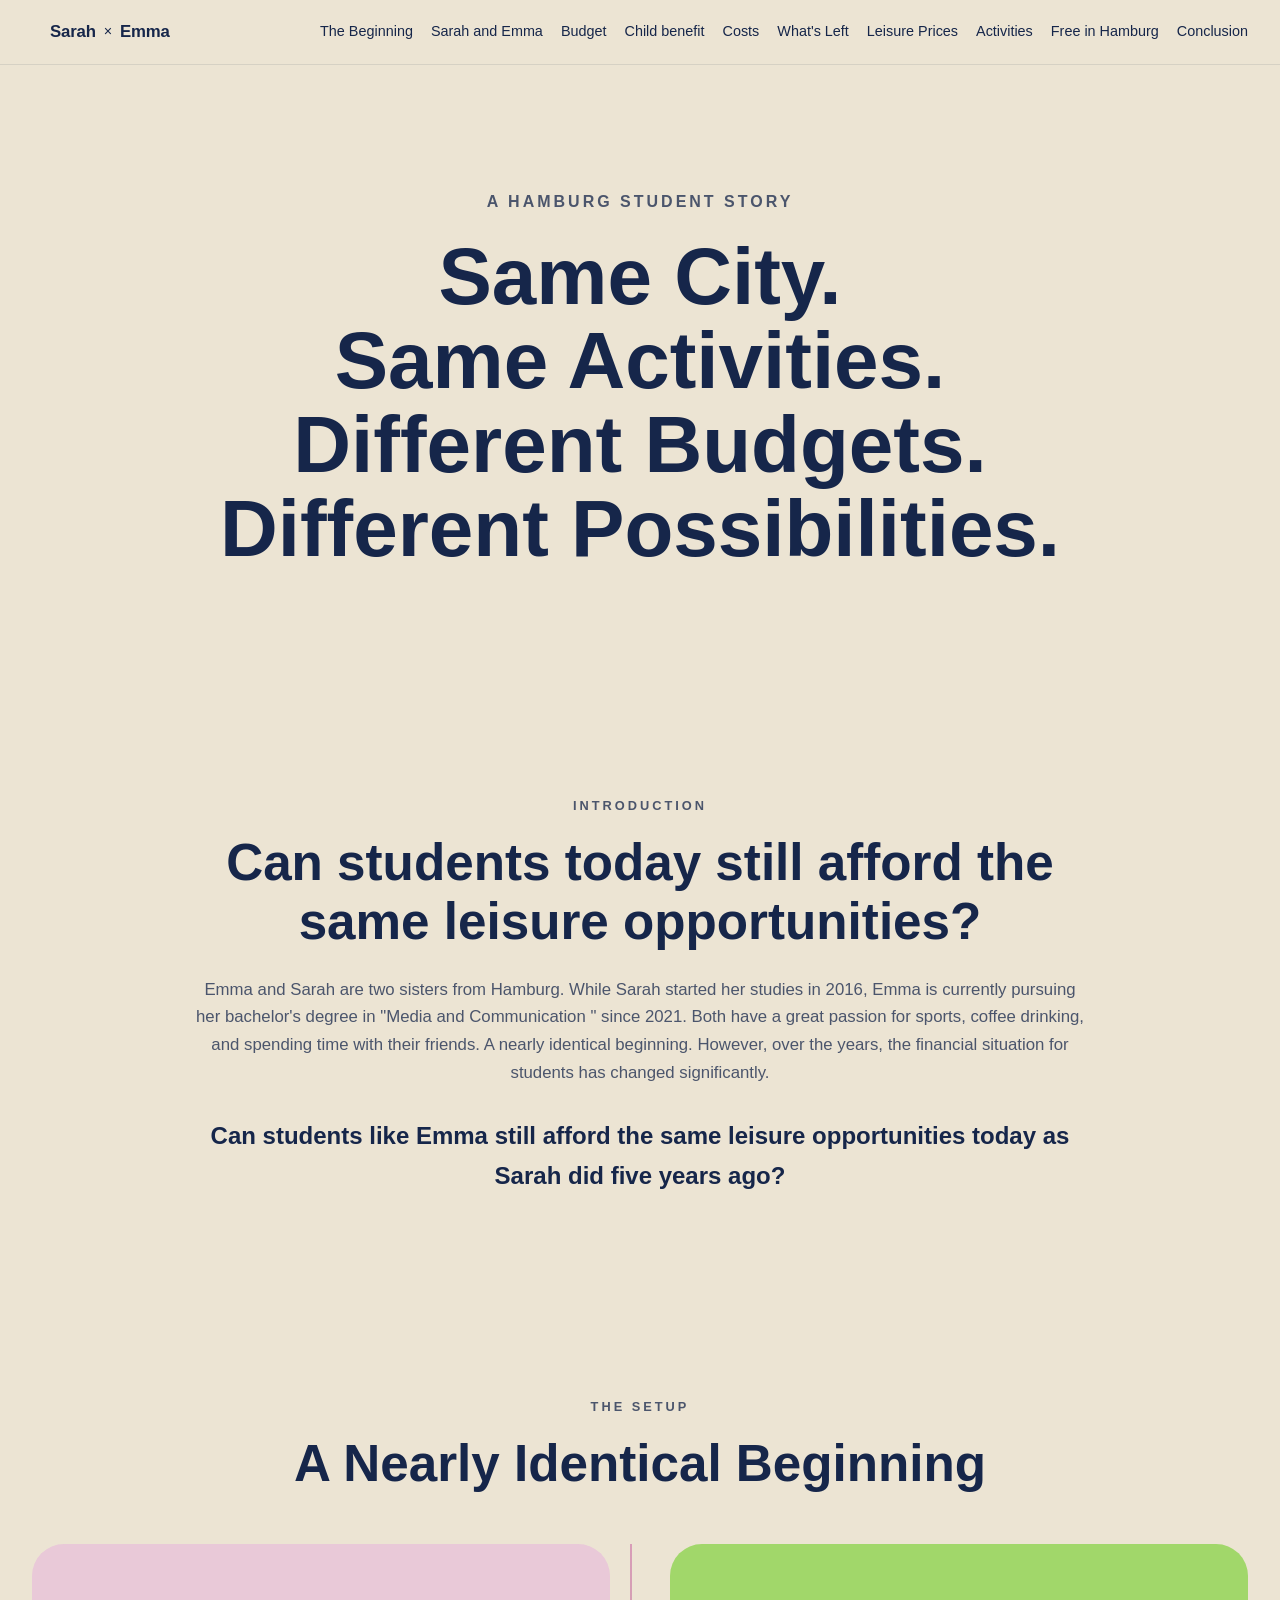
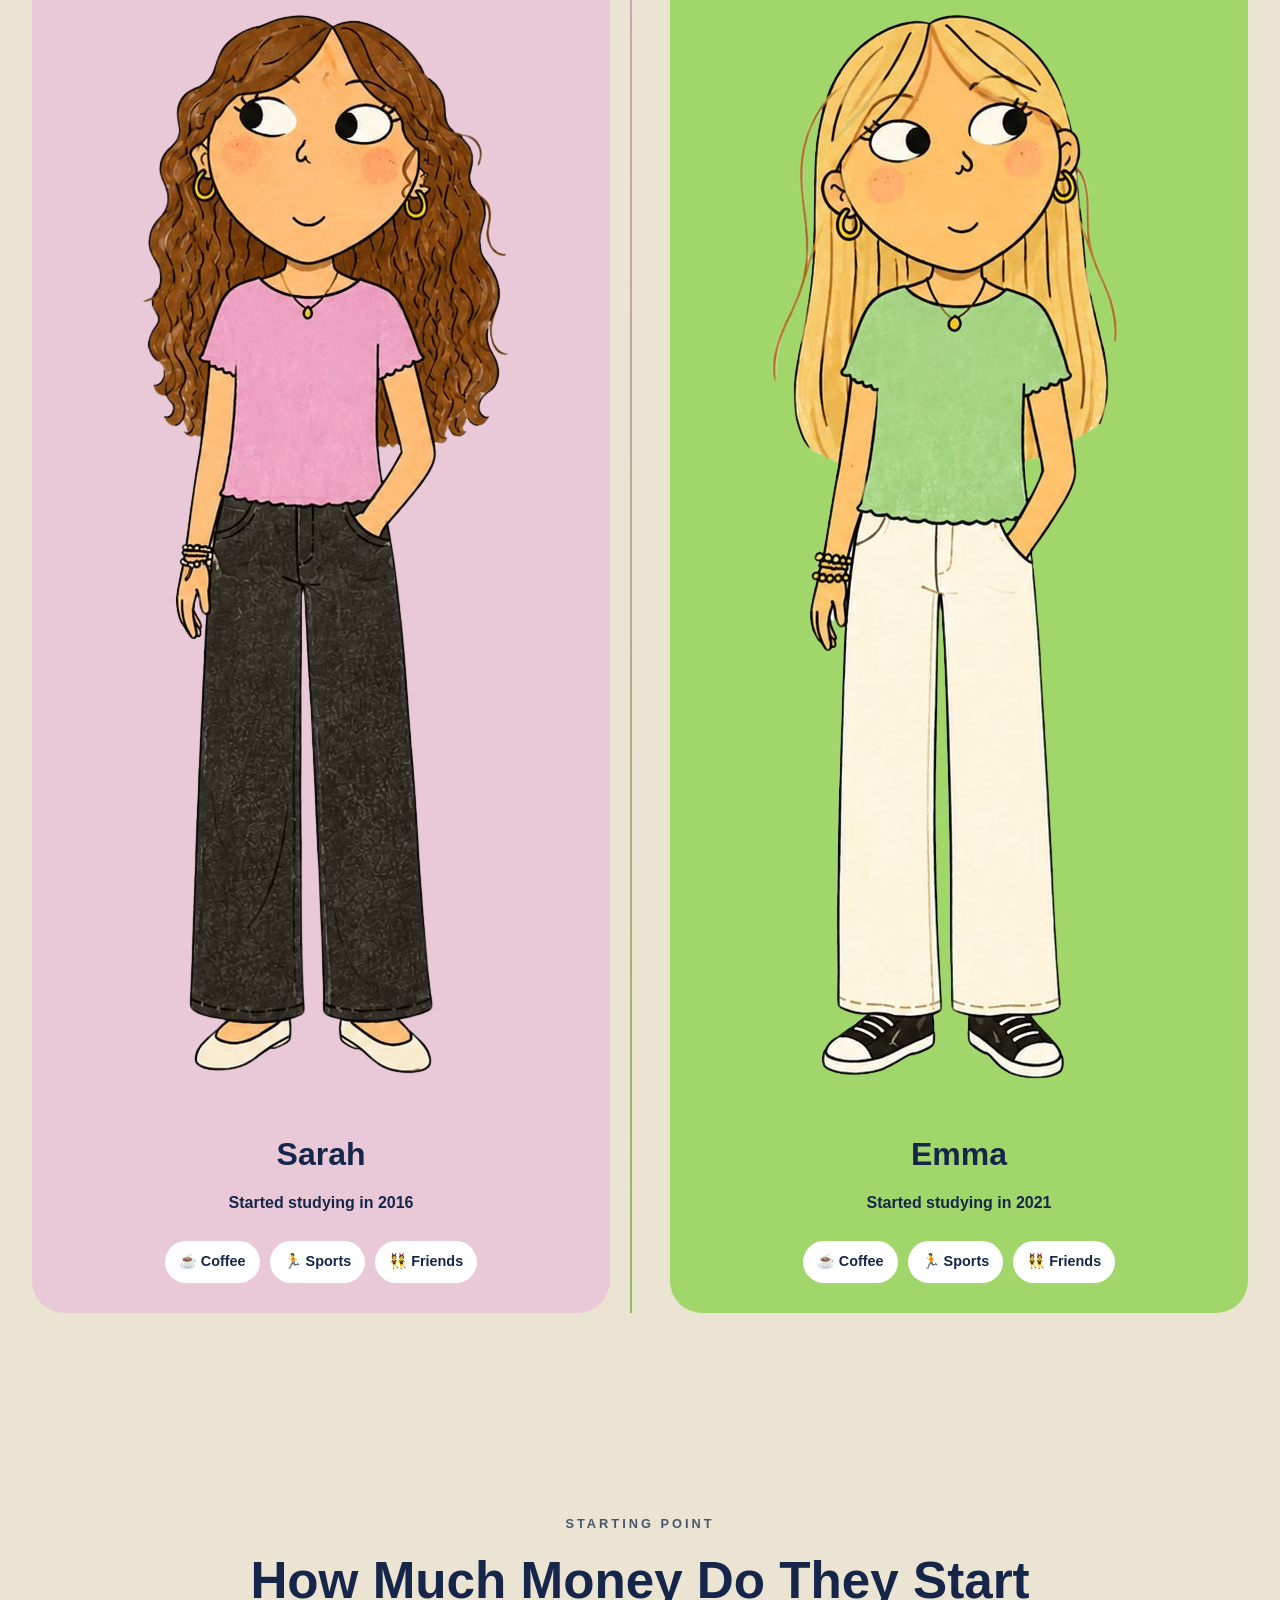
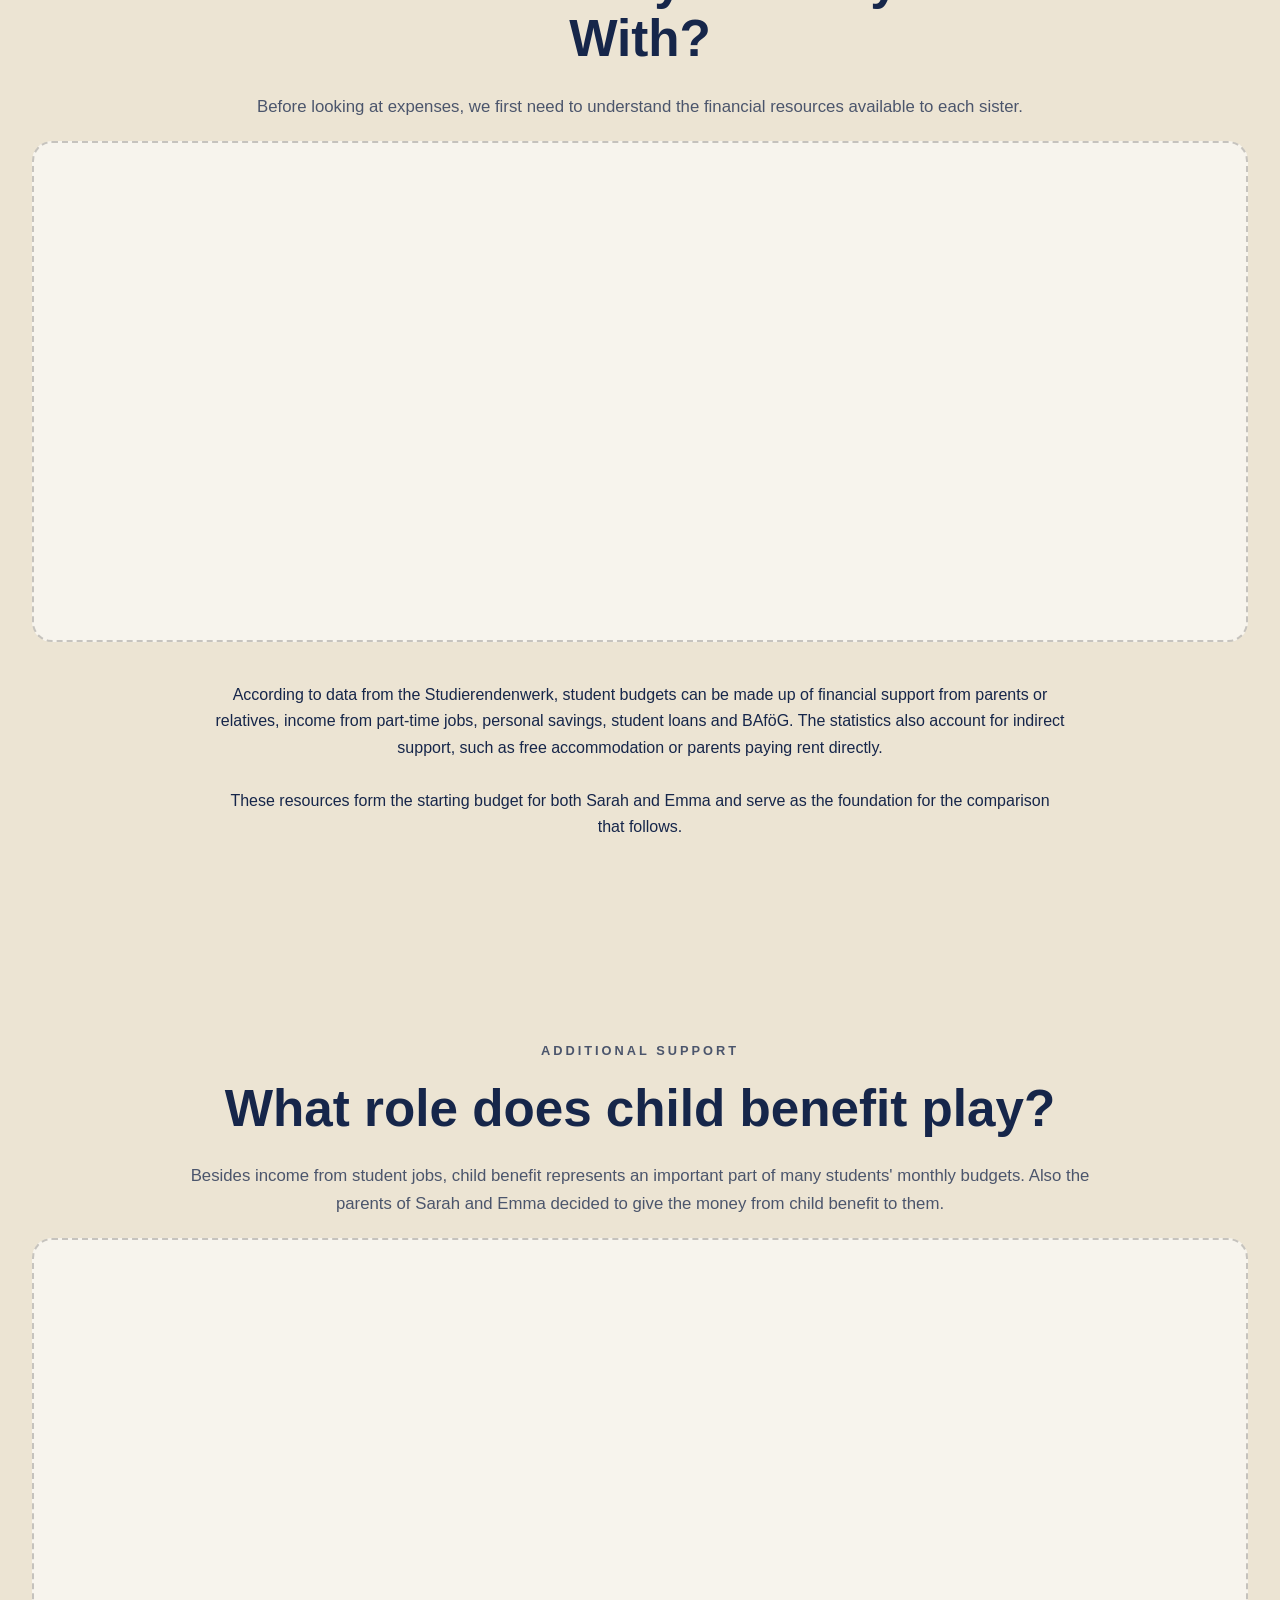
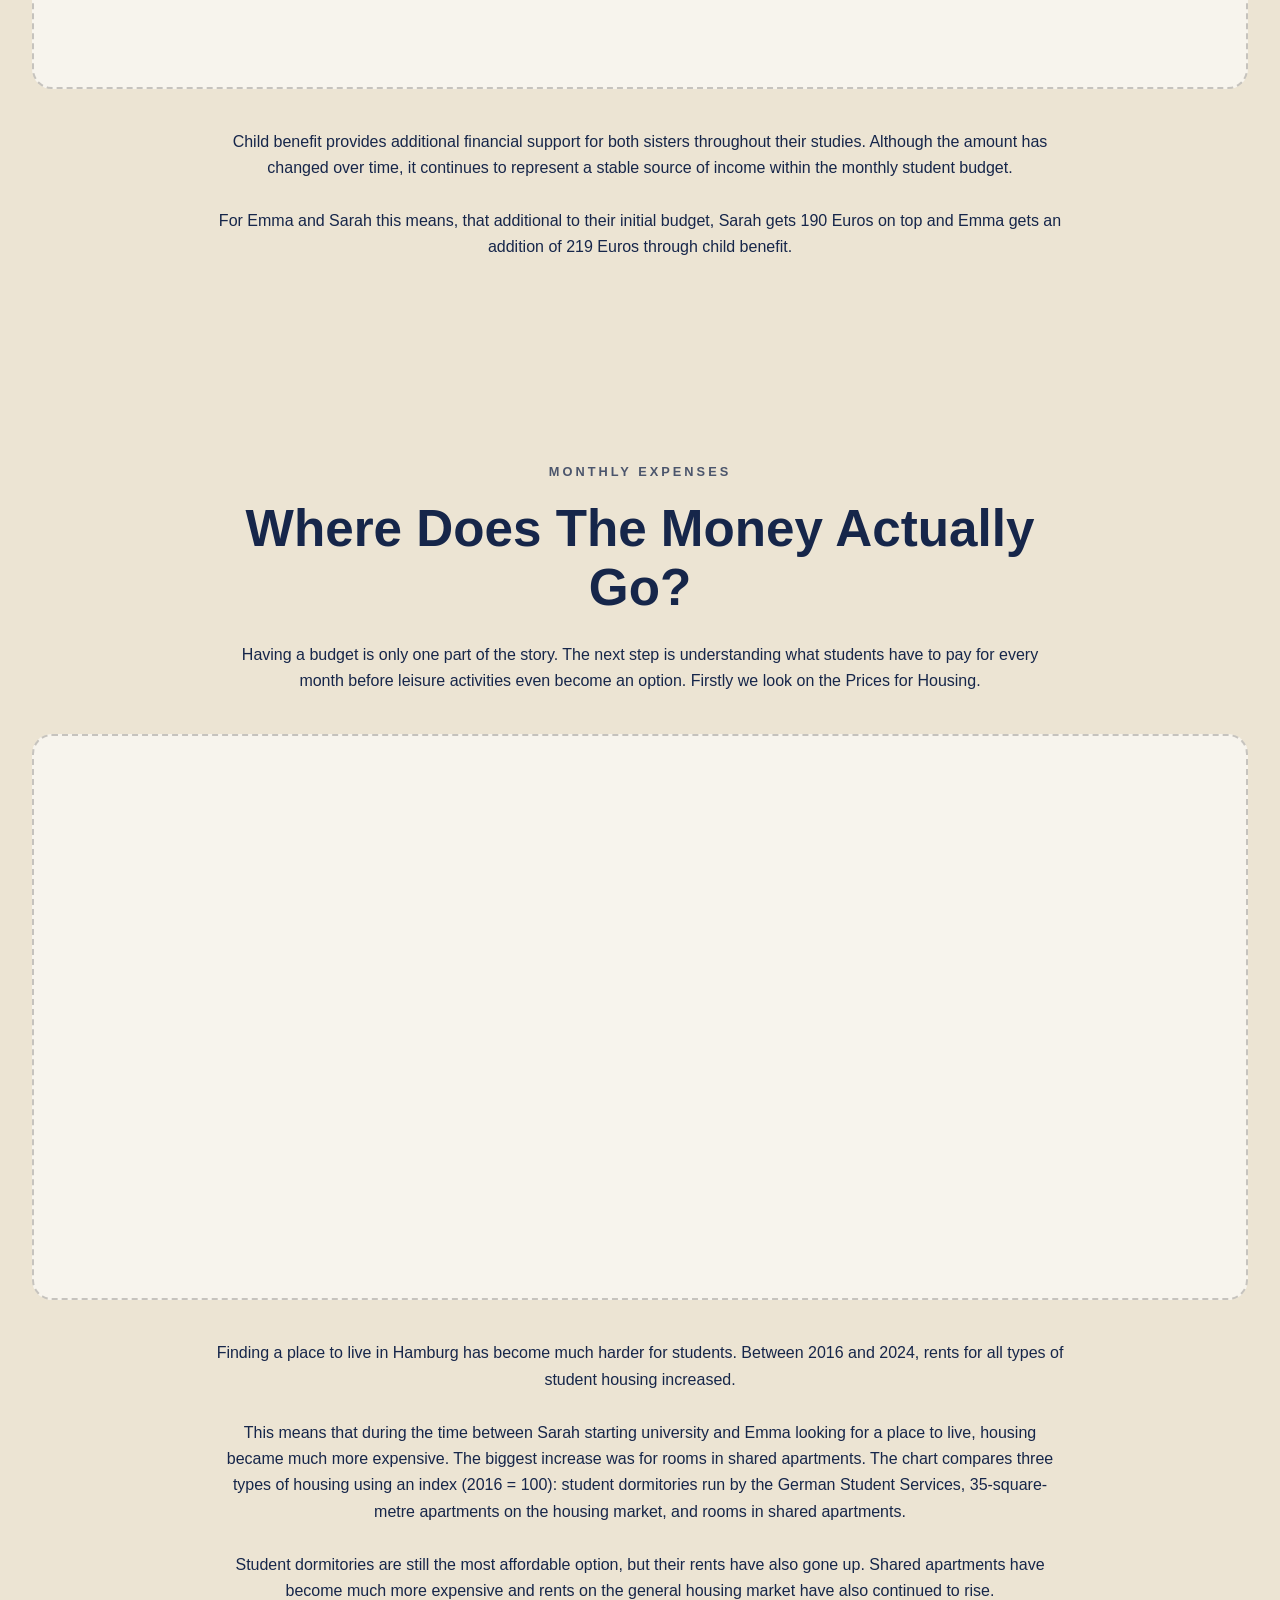
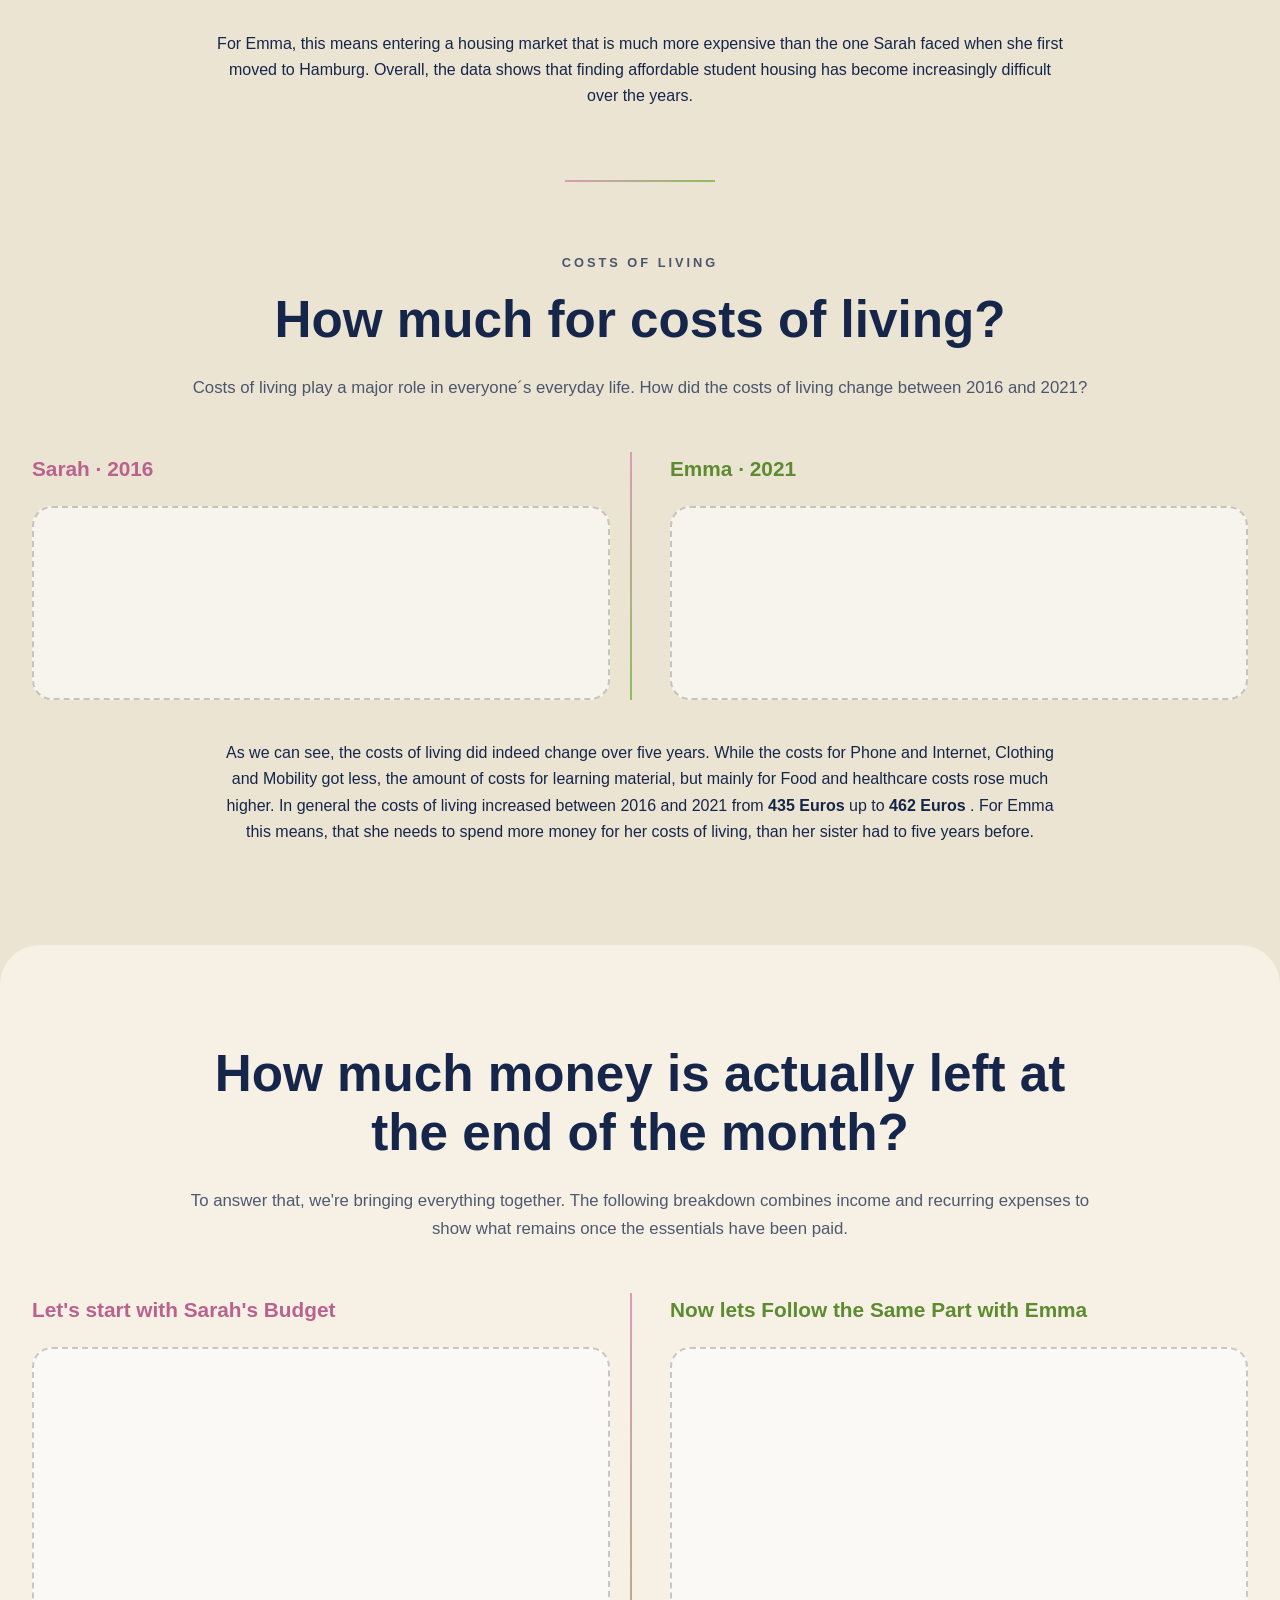
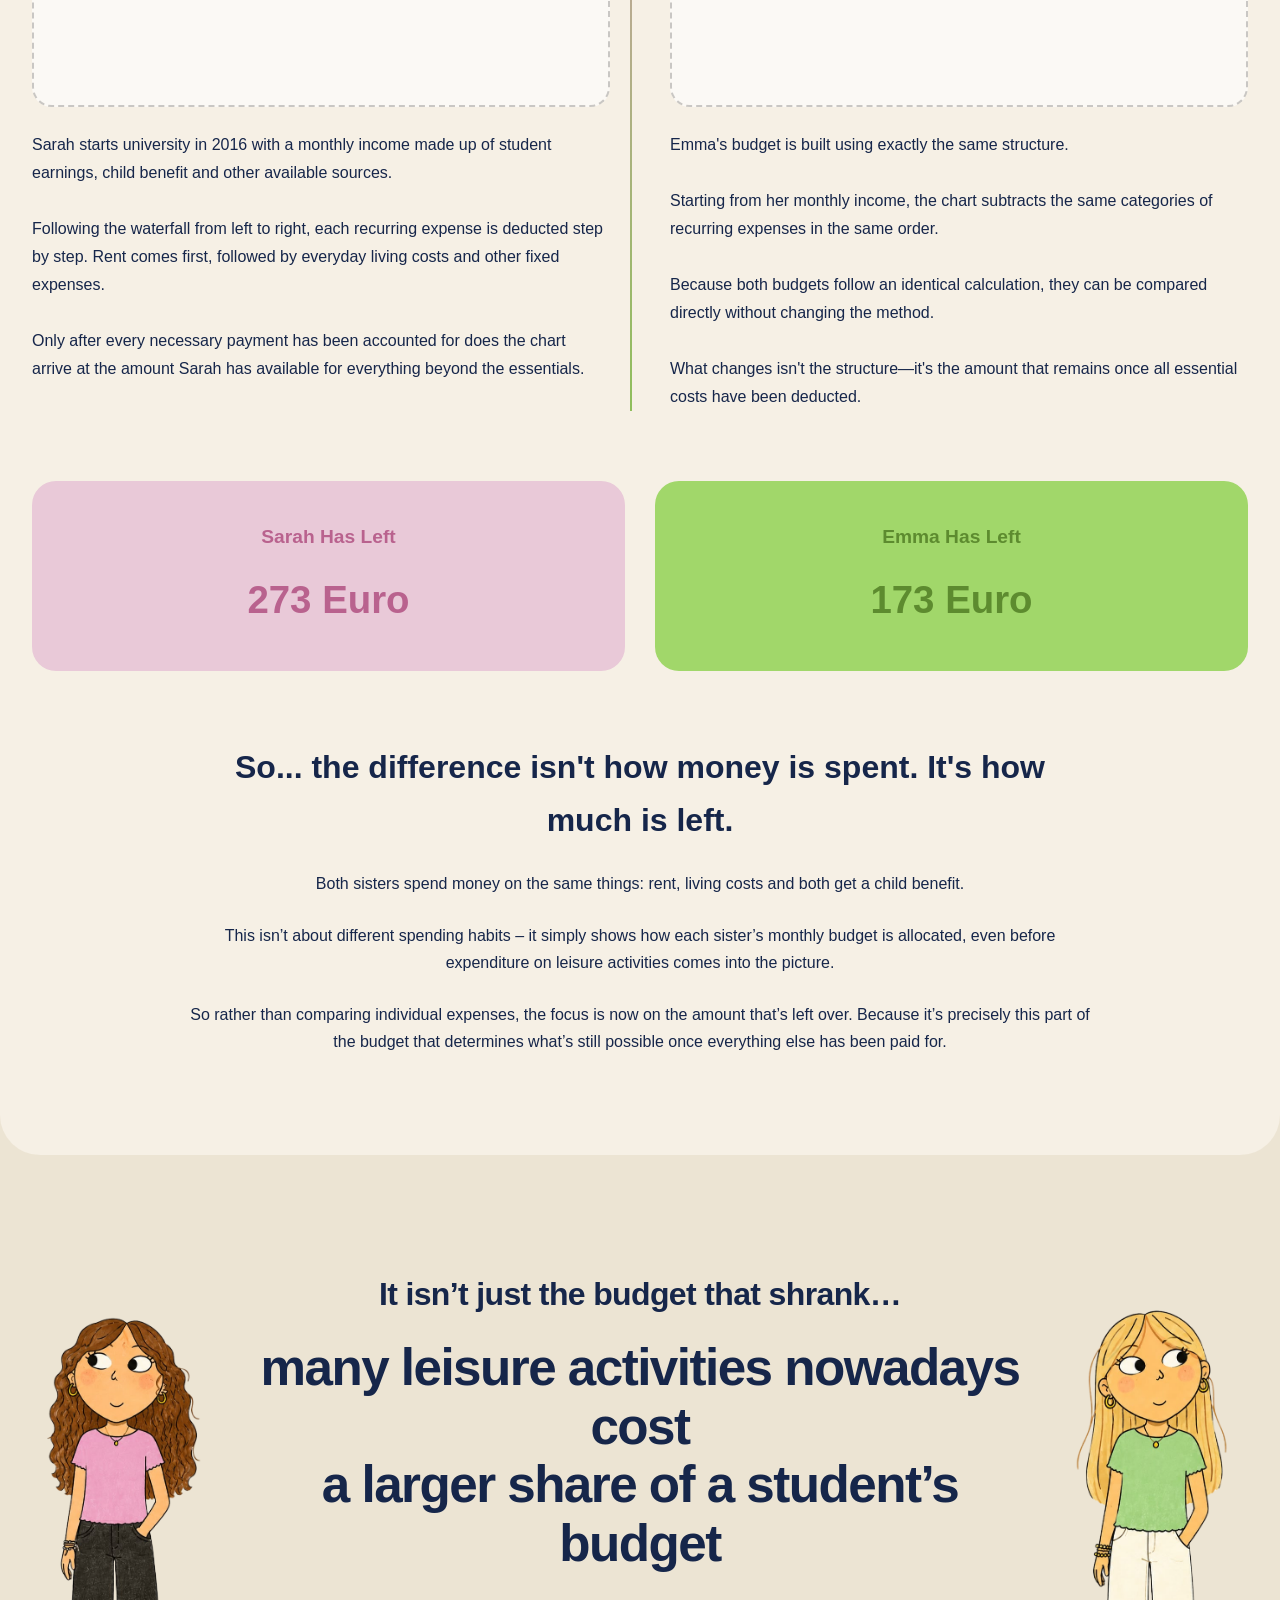
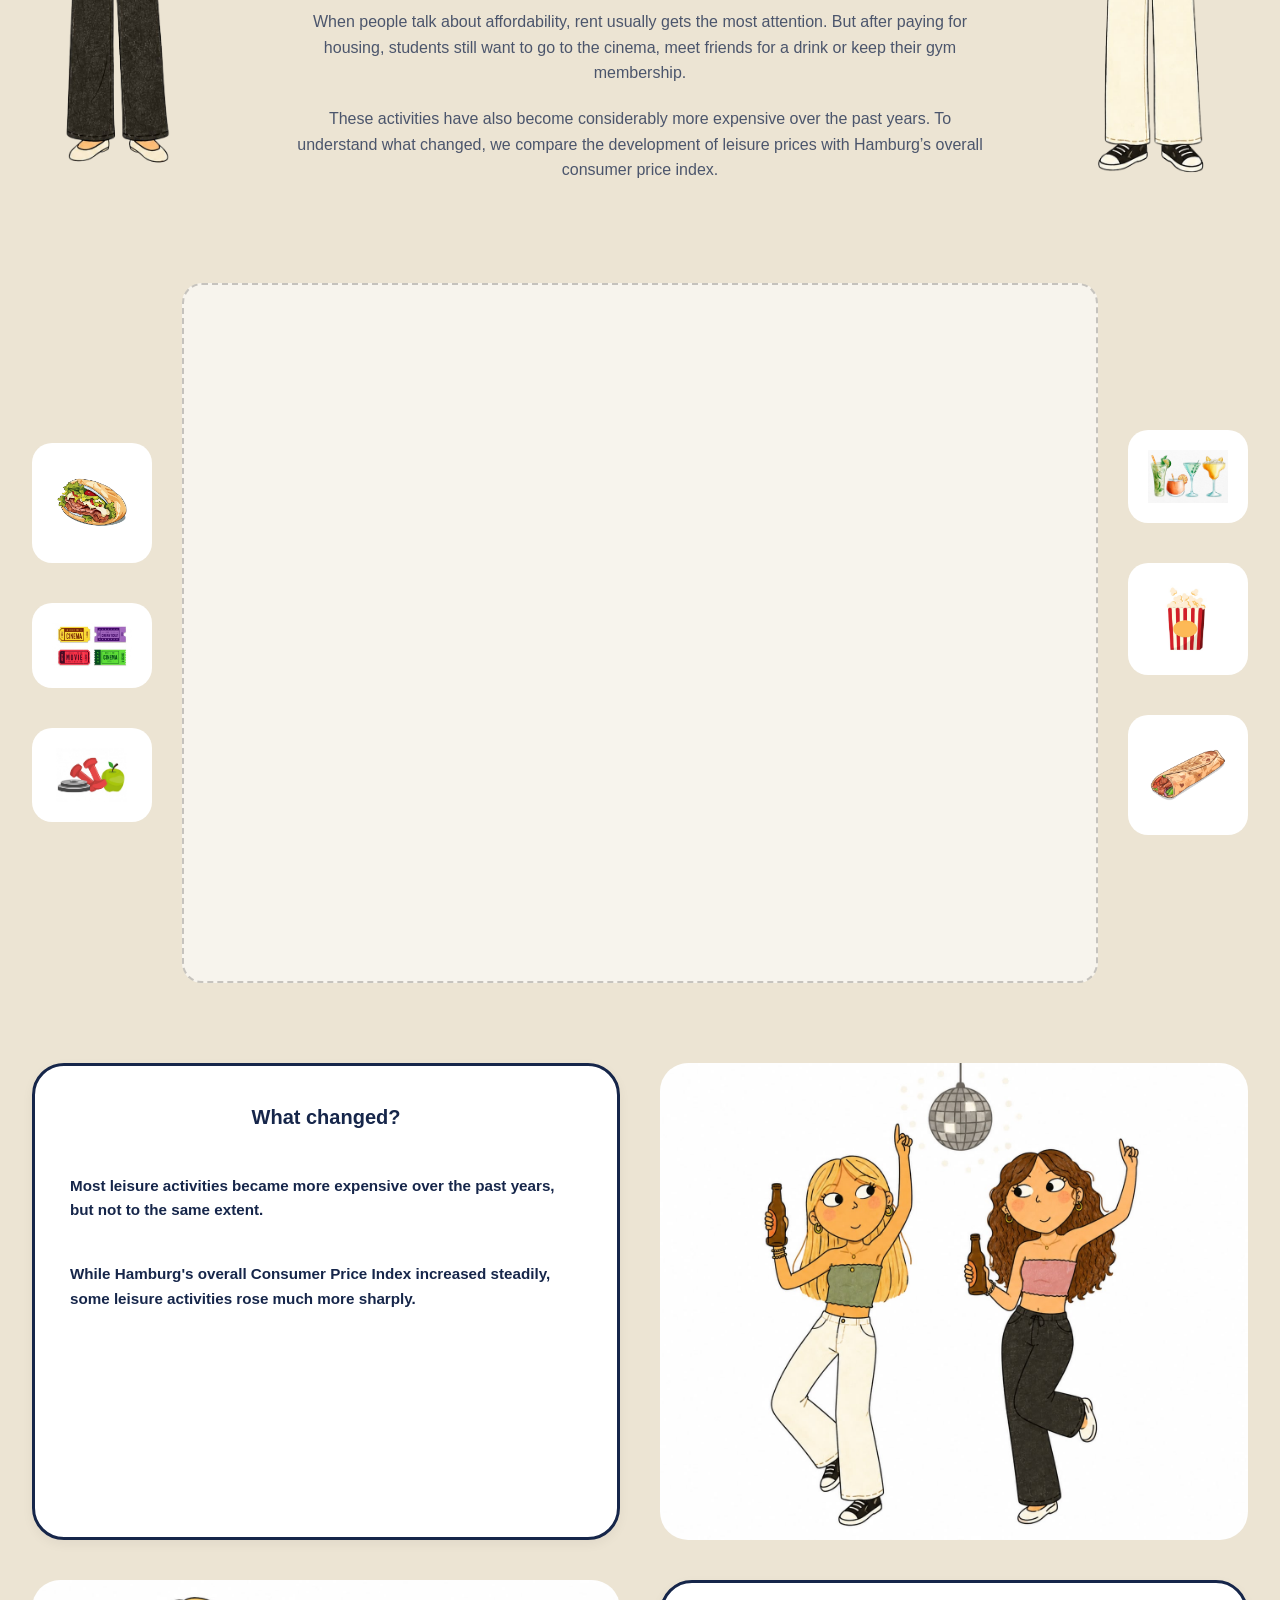
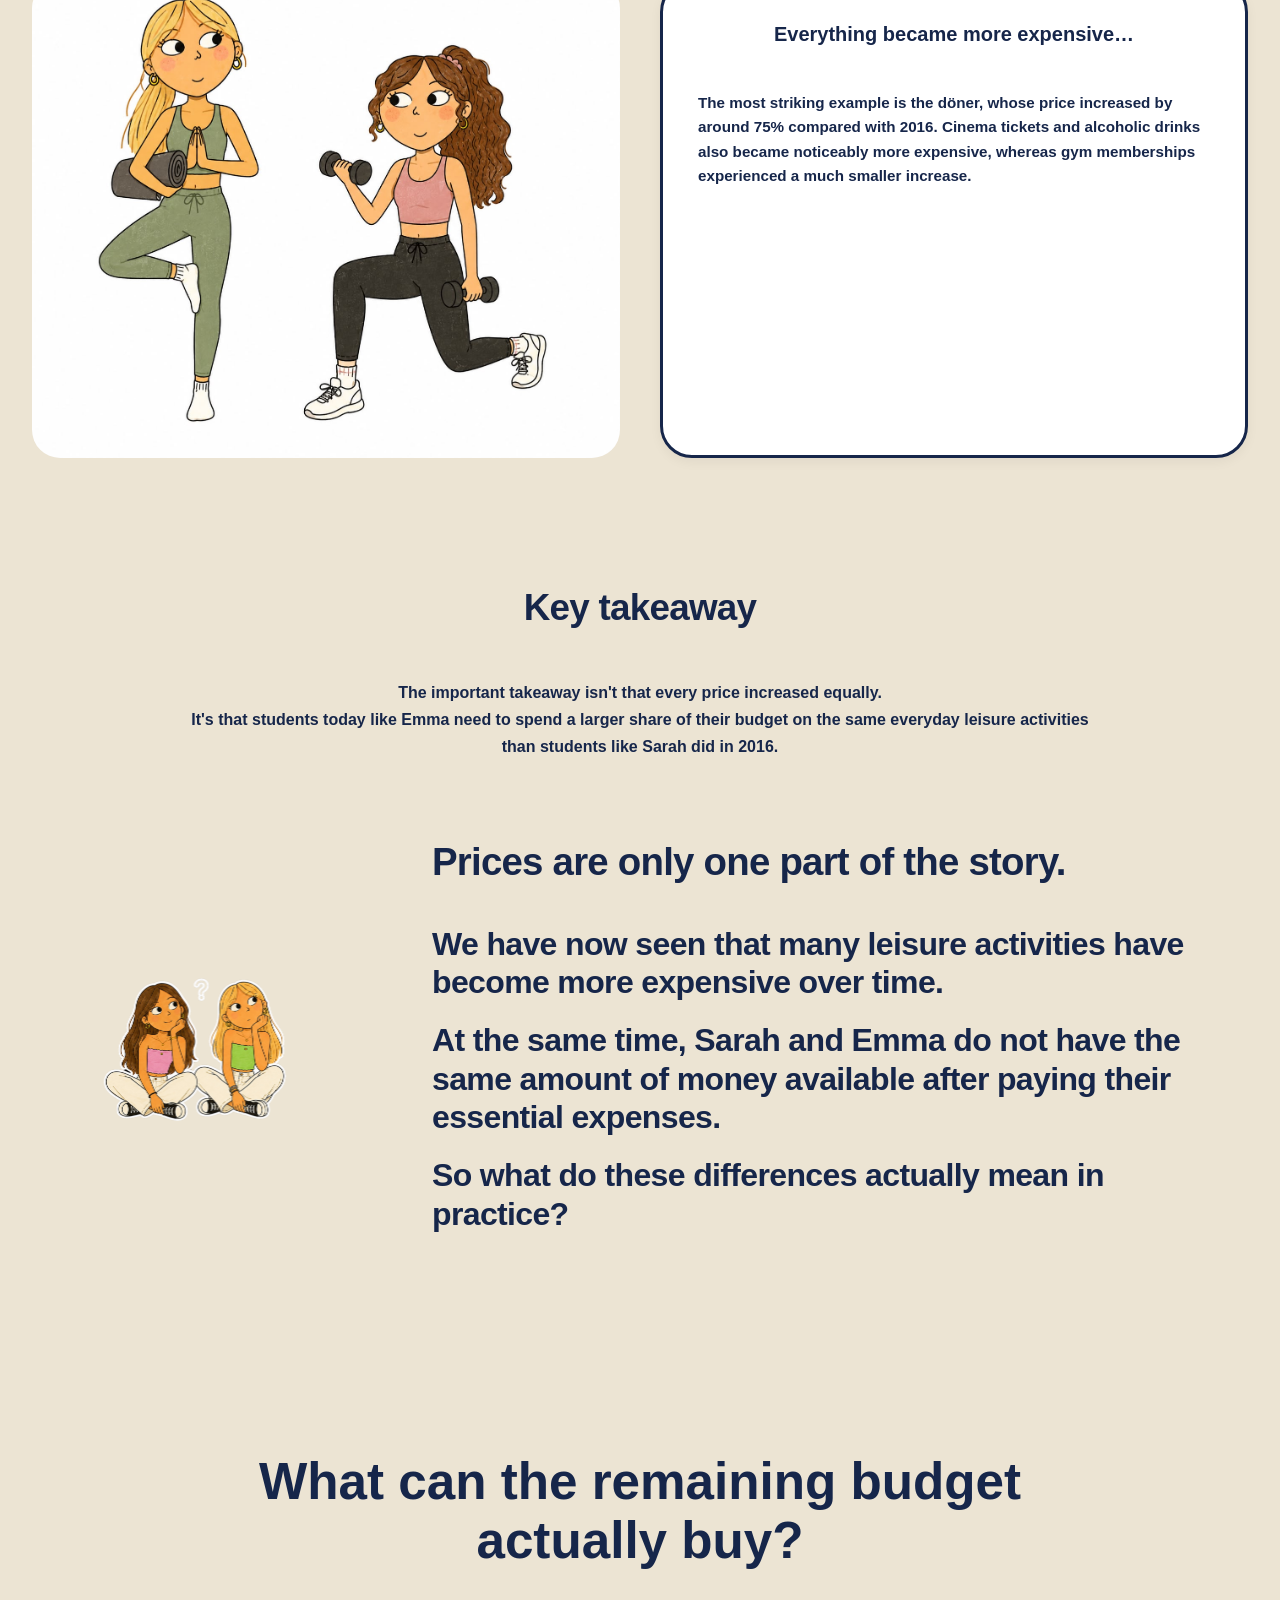
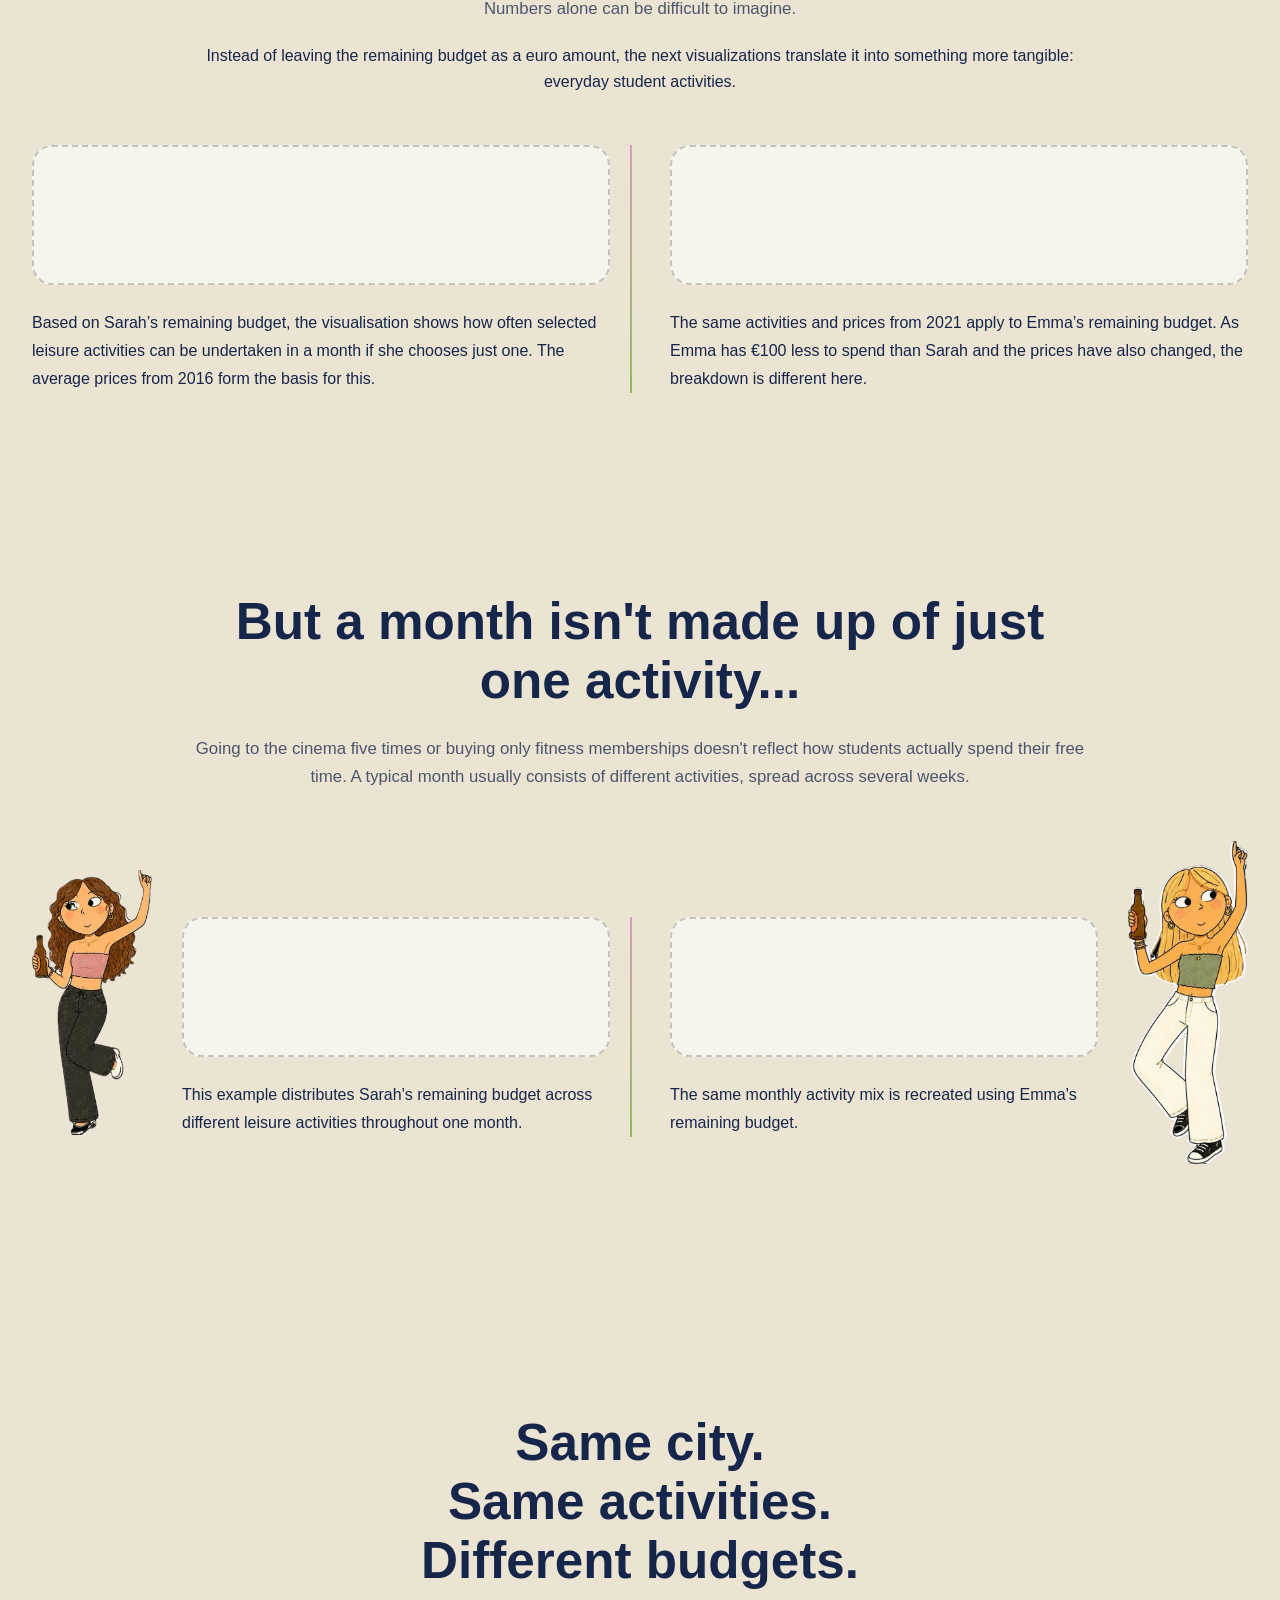
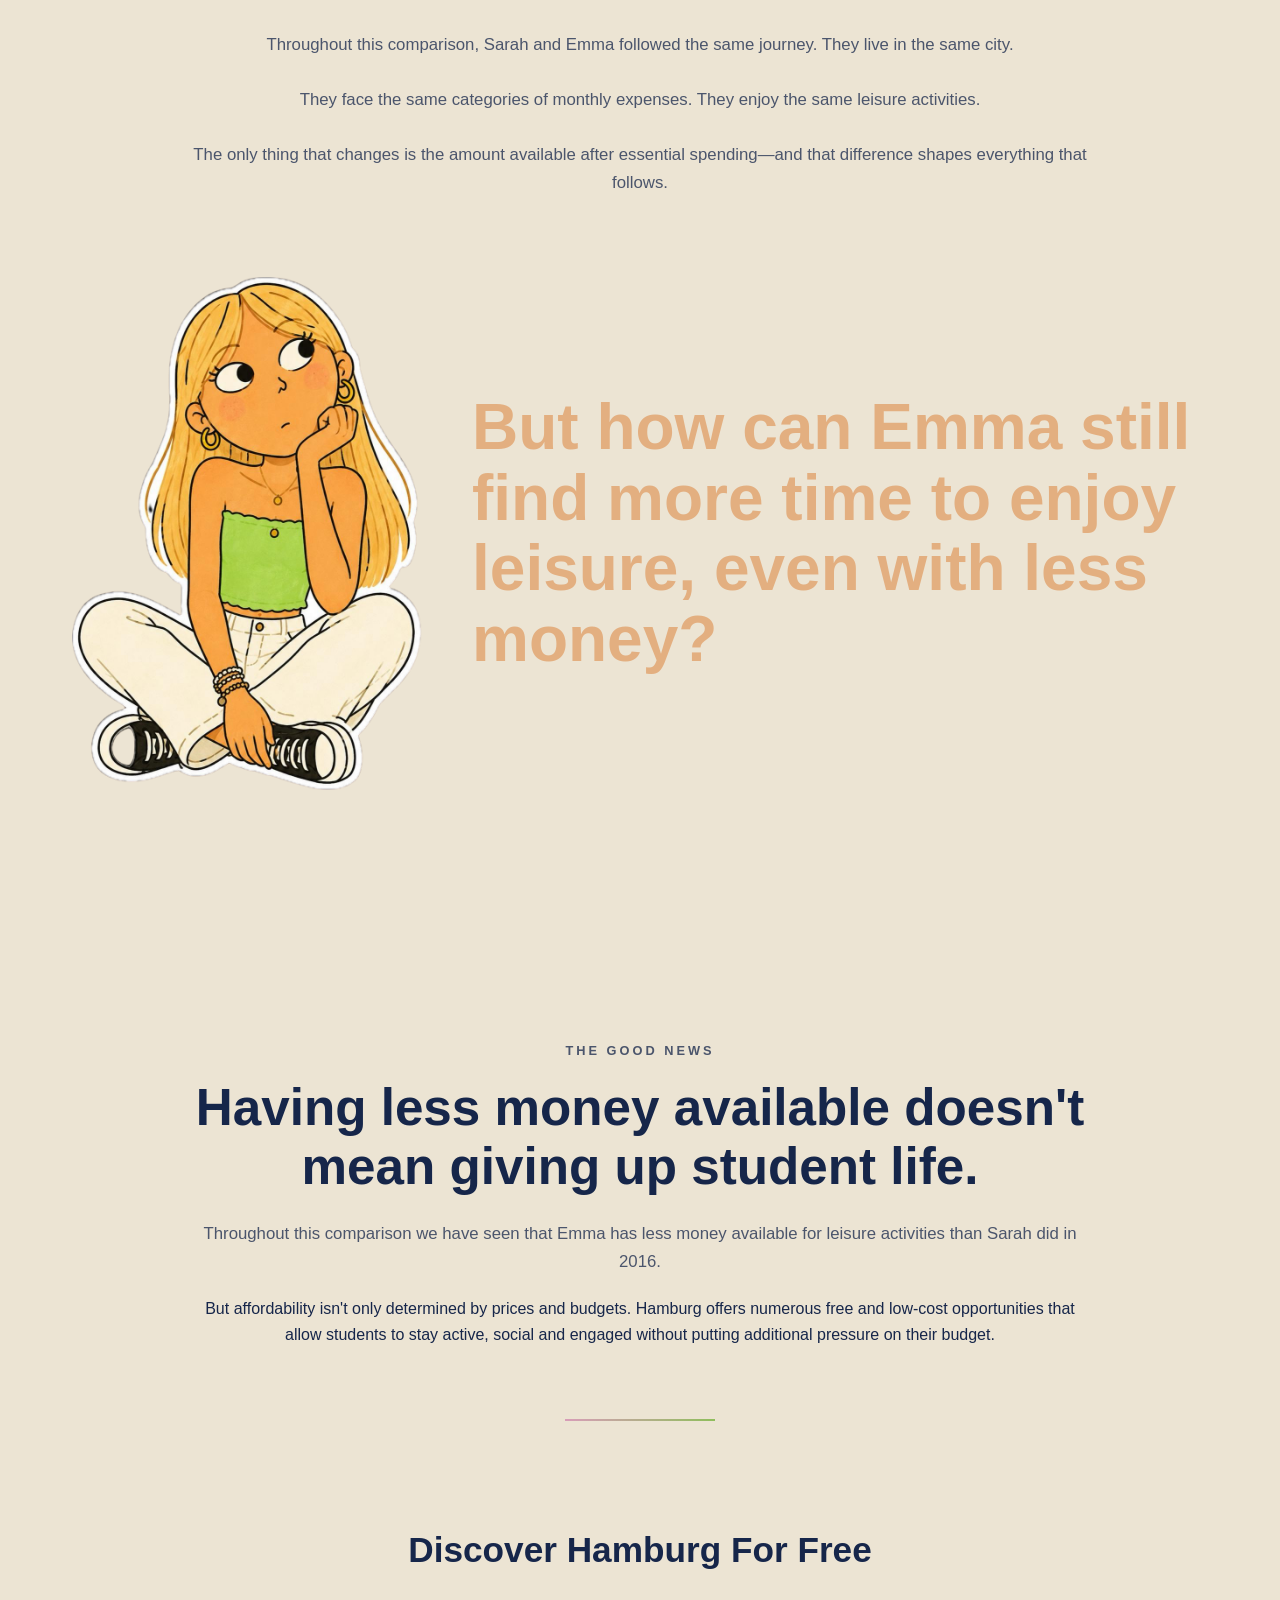
==== commit 660bbb10: "Update index.html" ====
--- a/index.html
+++ b/index.html
@@ -24,8 +24,8 @@
                 <a href="#intro">The Beginning</a>
                 <a href="#setup">Sarah and Emma</a>
                 <a href="#budget">Budget</a>
+                <a href="#child-benefit">Child benefit</a>
                 <a href="#costs">Costs</a>
-                <a href="#child-benefit">Child benefit</a>
                 <a href="#leftover">What's Left</a>
                 <a href="#leisure-prices">Leisure Prices</a>
                 <a href="#activities">Activities</a>
@@ -380,8 +380,11 @@
         <p class="insight-text ">
             As we can see, the costs of living did indeed change over five years. While the costs for Phone and
             Internet, Clothing and Mobility got less, the amount of costs for learning material, but mainly for Food and
-            healthcare costs rose much higher. In general the costs of living increased between 2016 and 2021 from 435
-            Euros up to 462 Euros. For Emma this means, that she needs to spend more money for her costs of living, than
+            healthcare costs rose much higher. In general the costs of living increased between 2016 and 2021 from
+            <b> 435
+                Euros </b> up to <b> 462 Euros </b>. For Emma this means, that she needs to spend more money for her
+            costs
+            of living, than
             her sister had to five years before.
         </p>
 
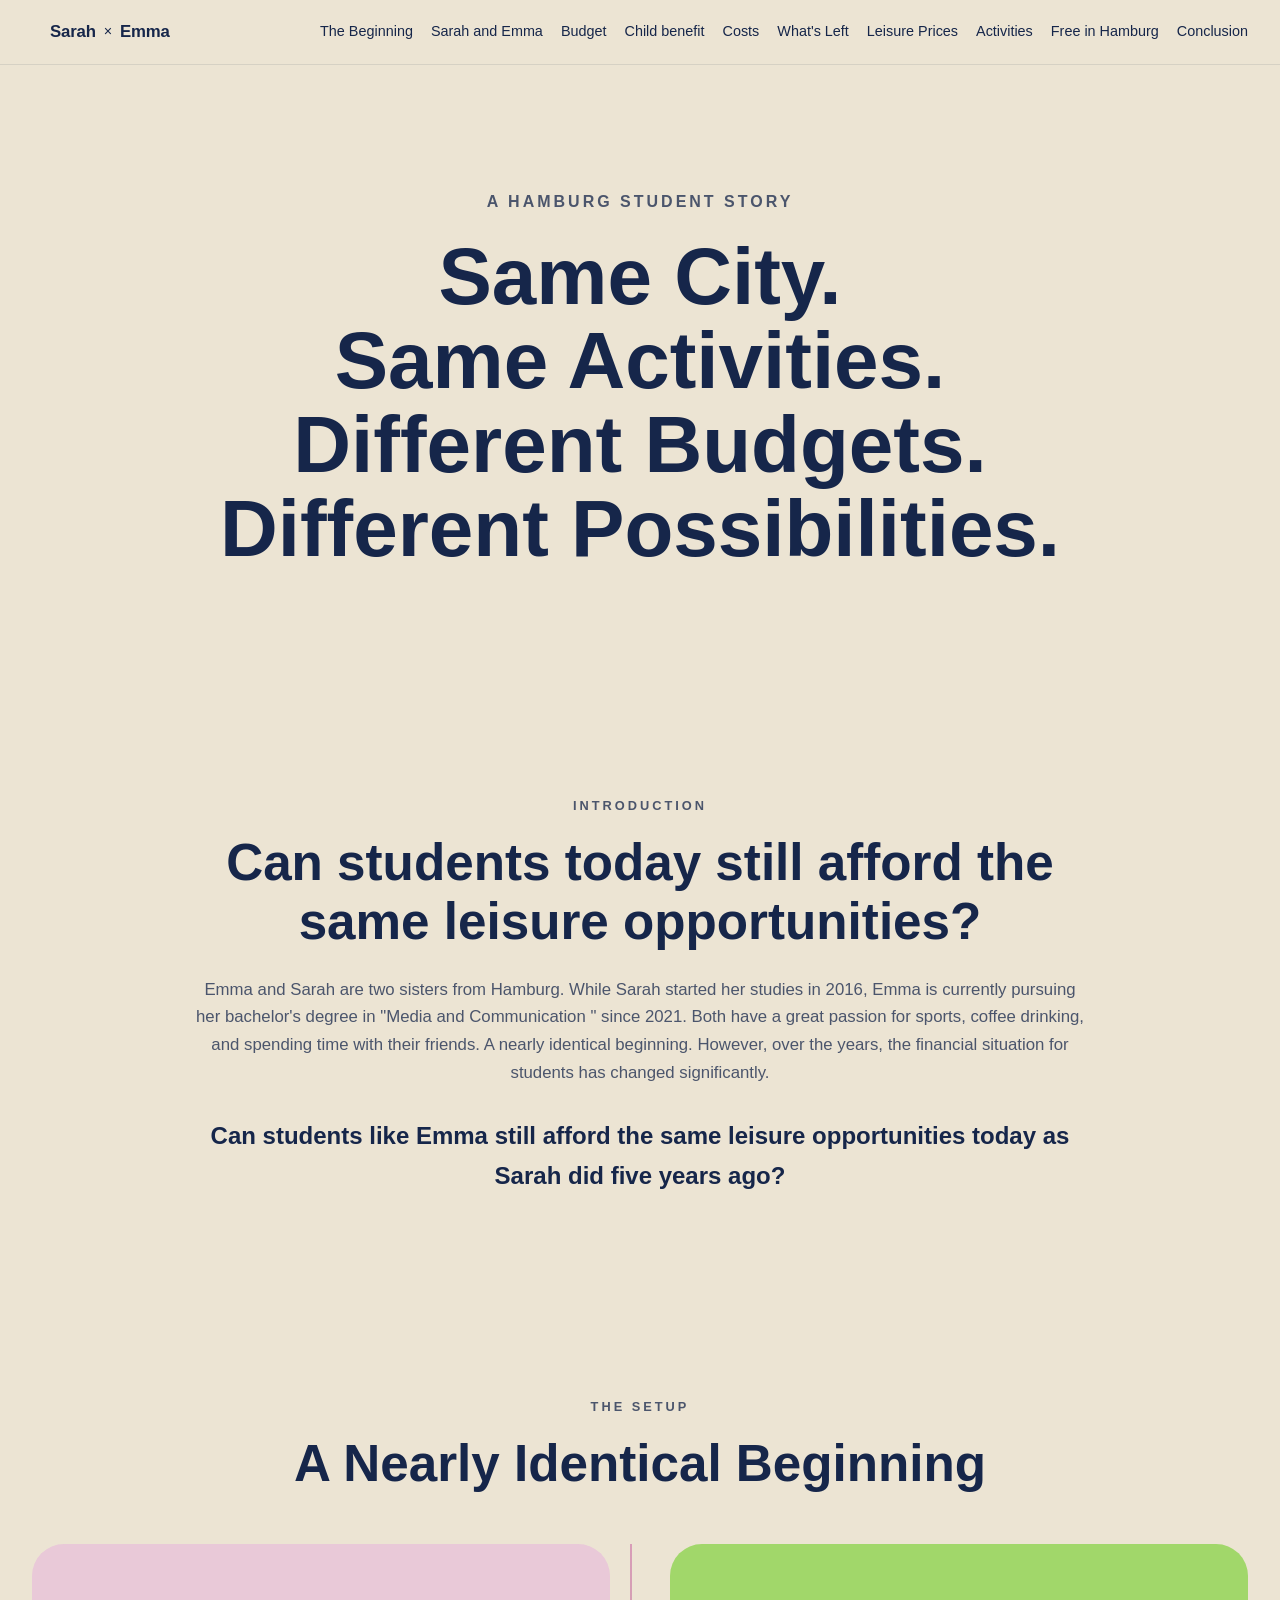
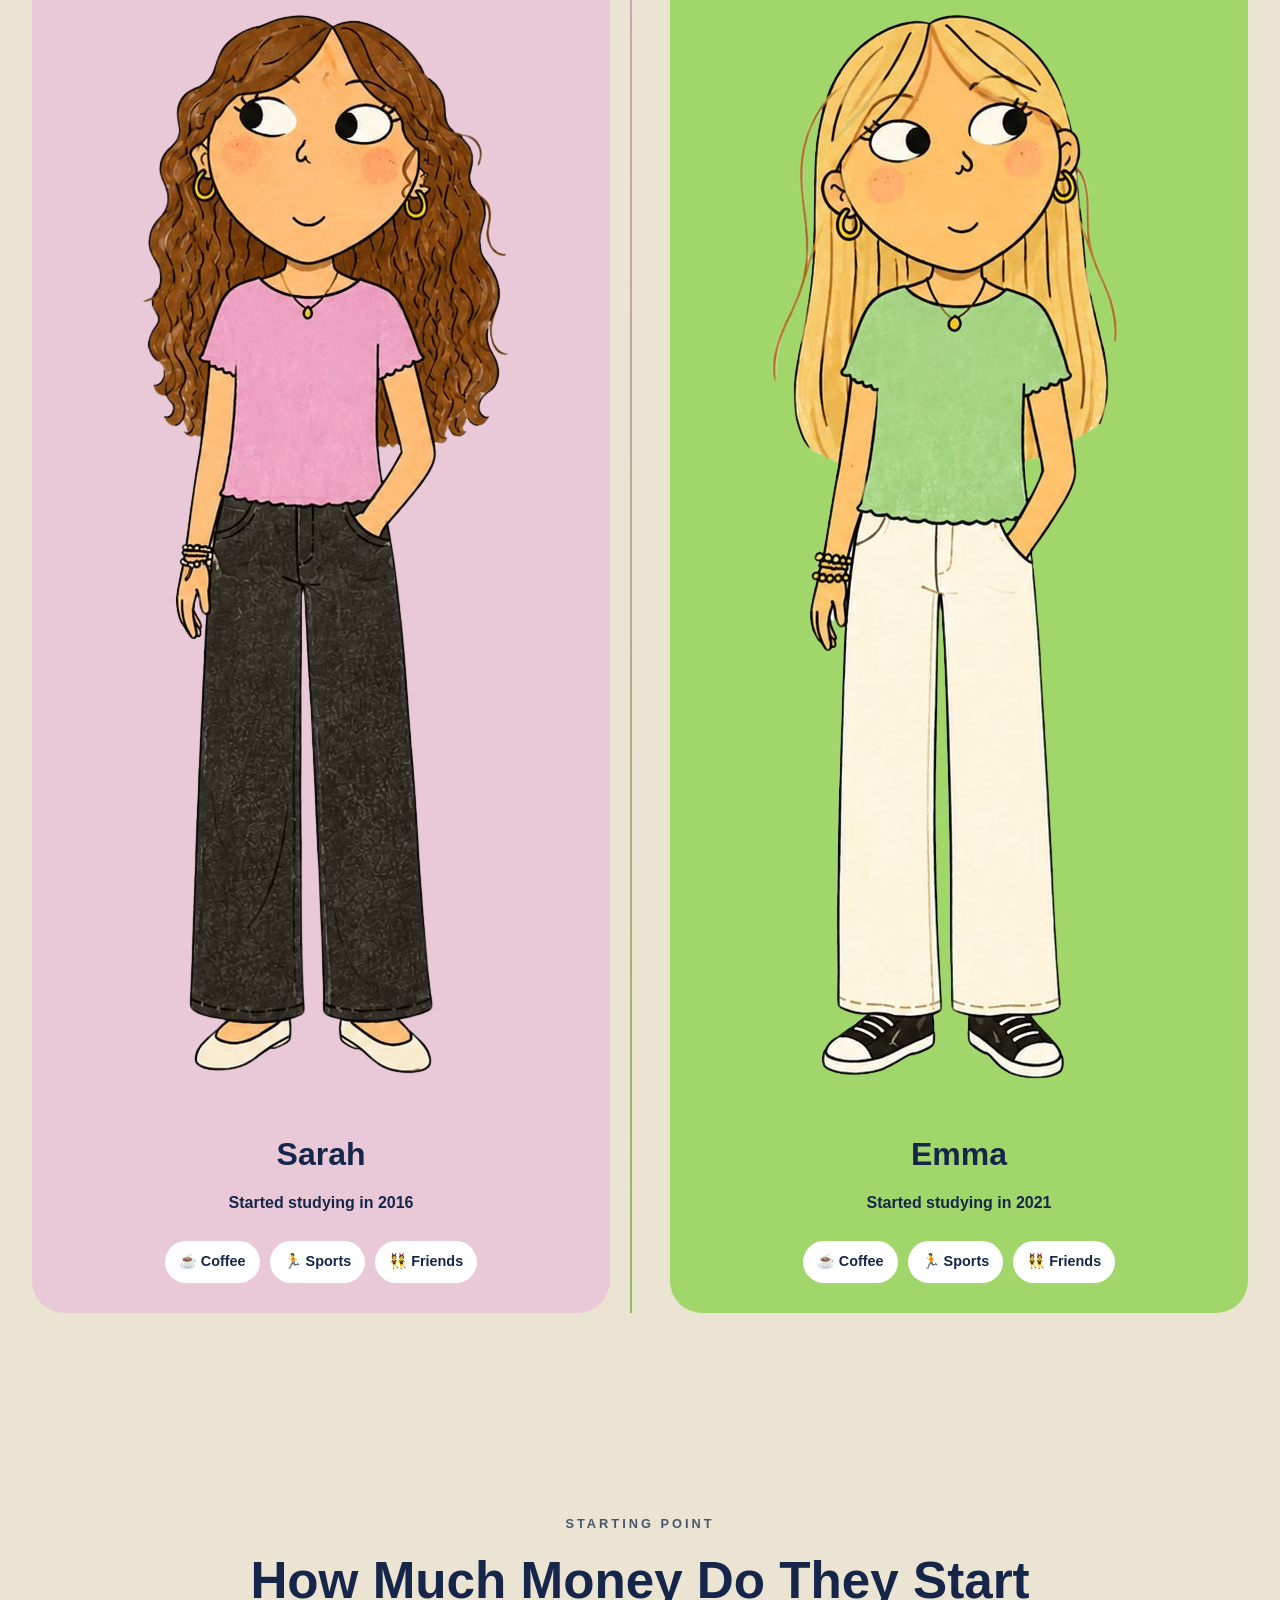
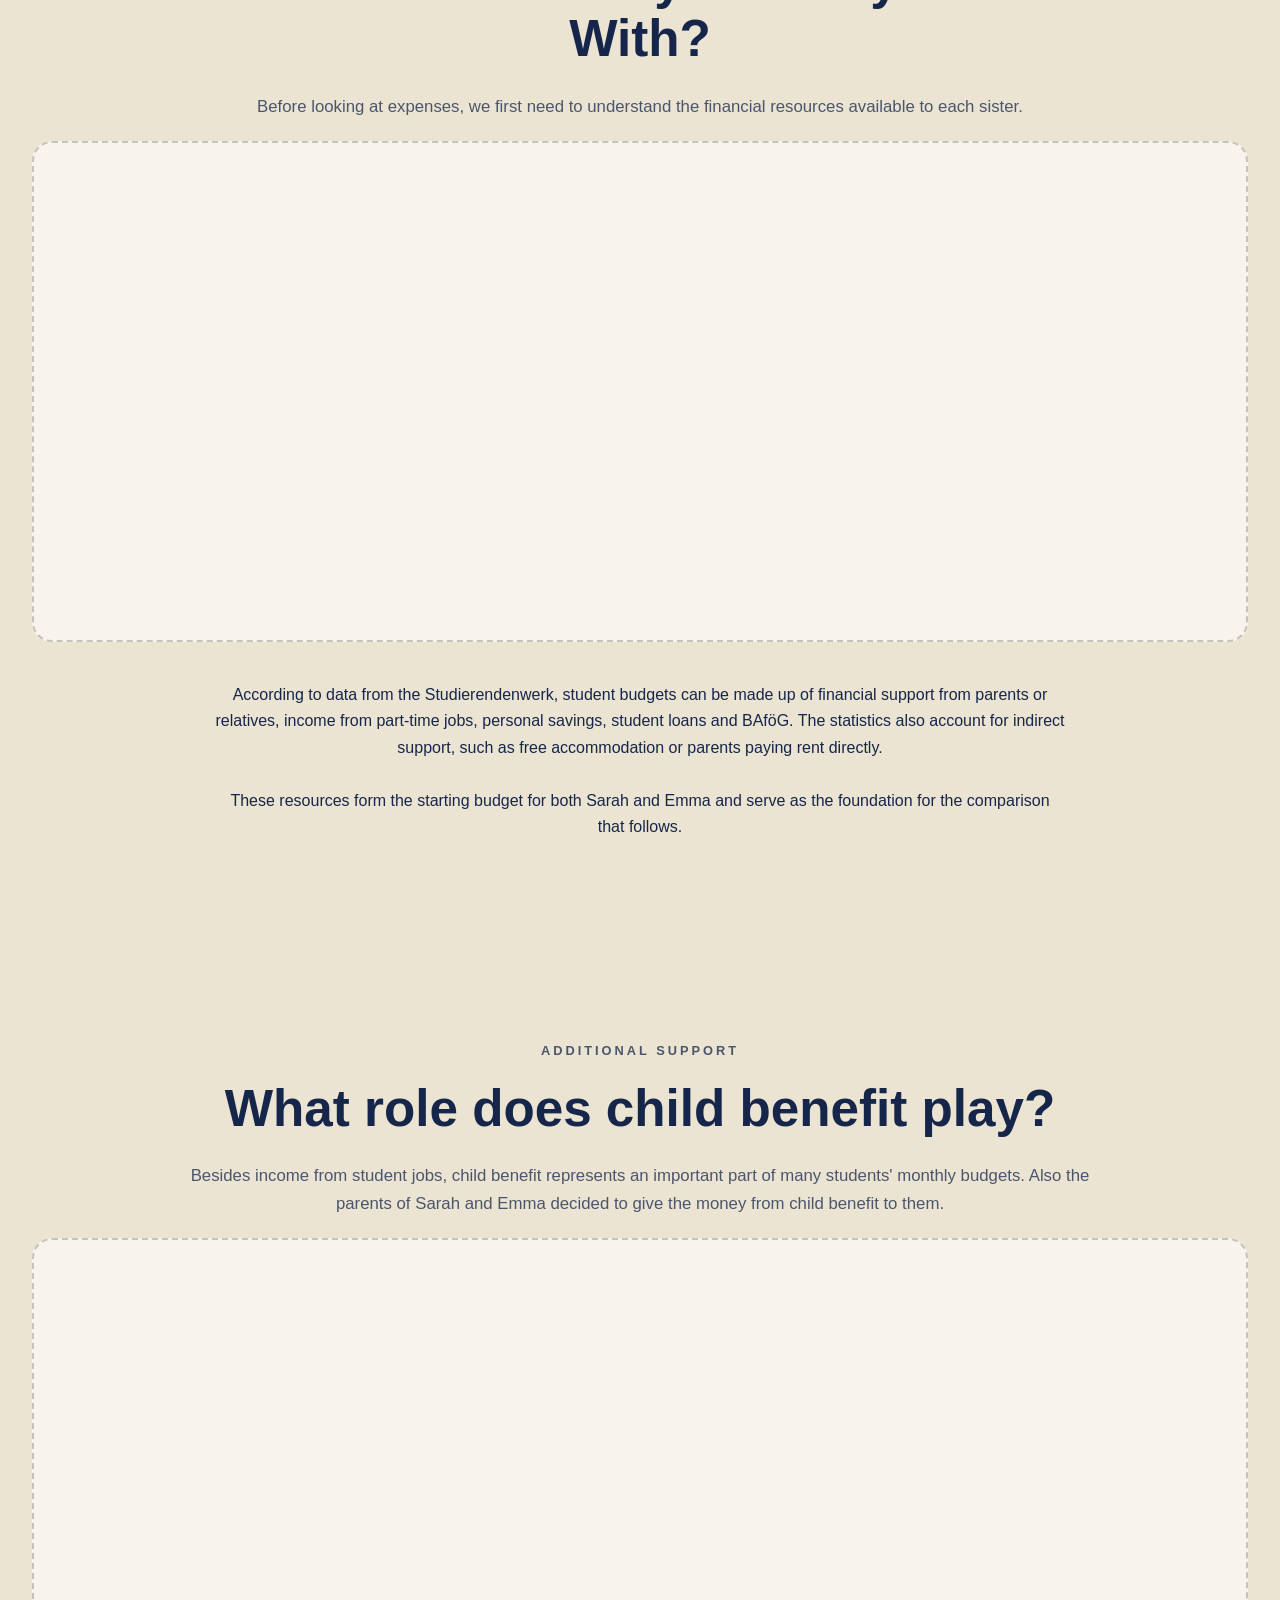
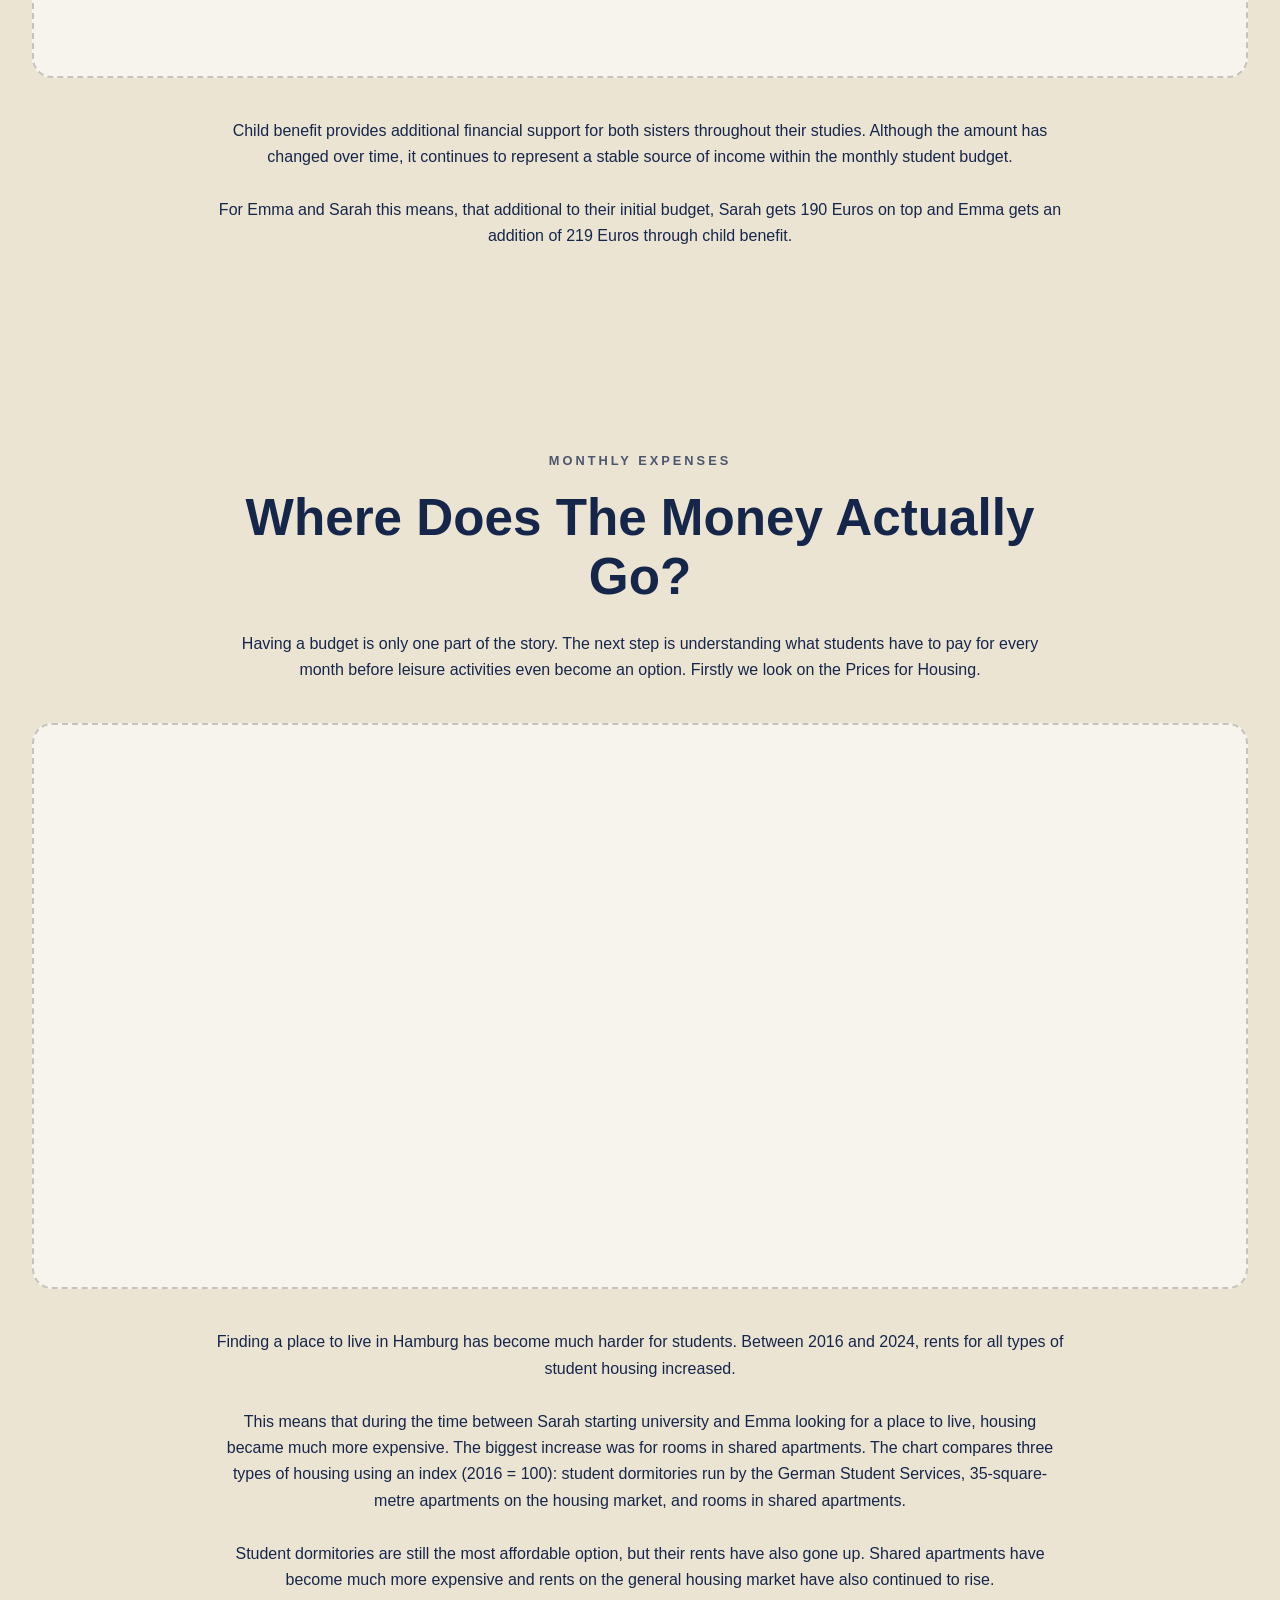
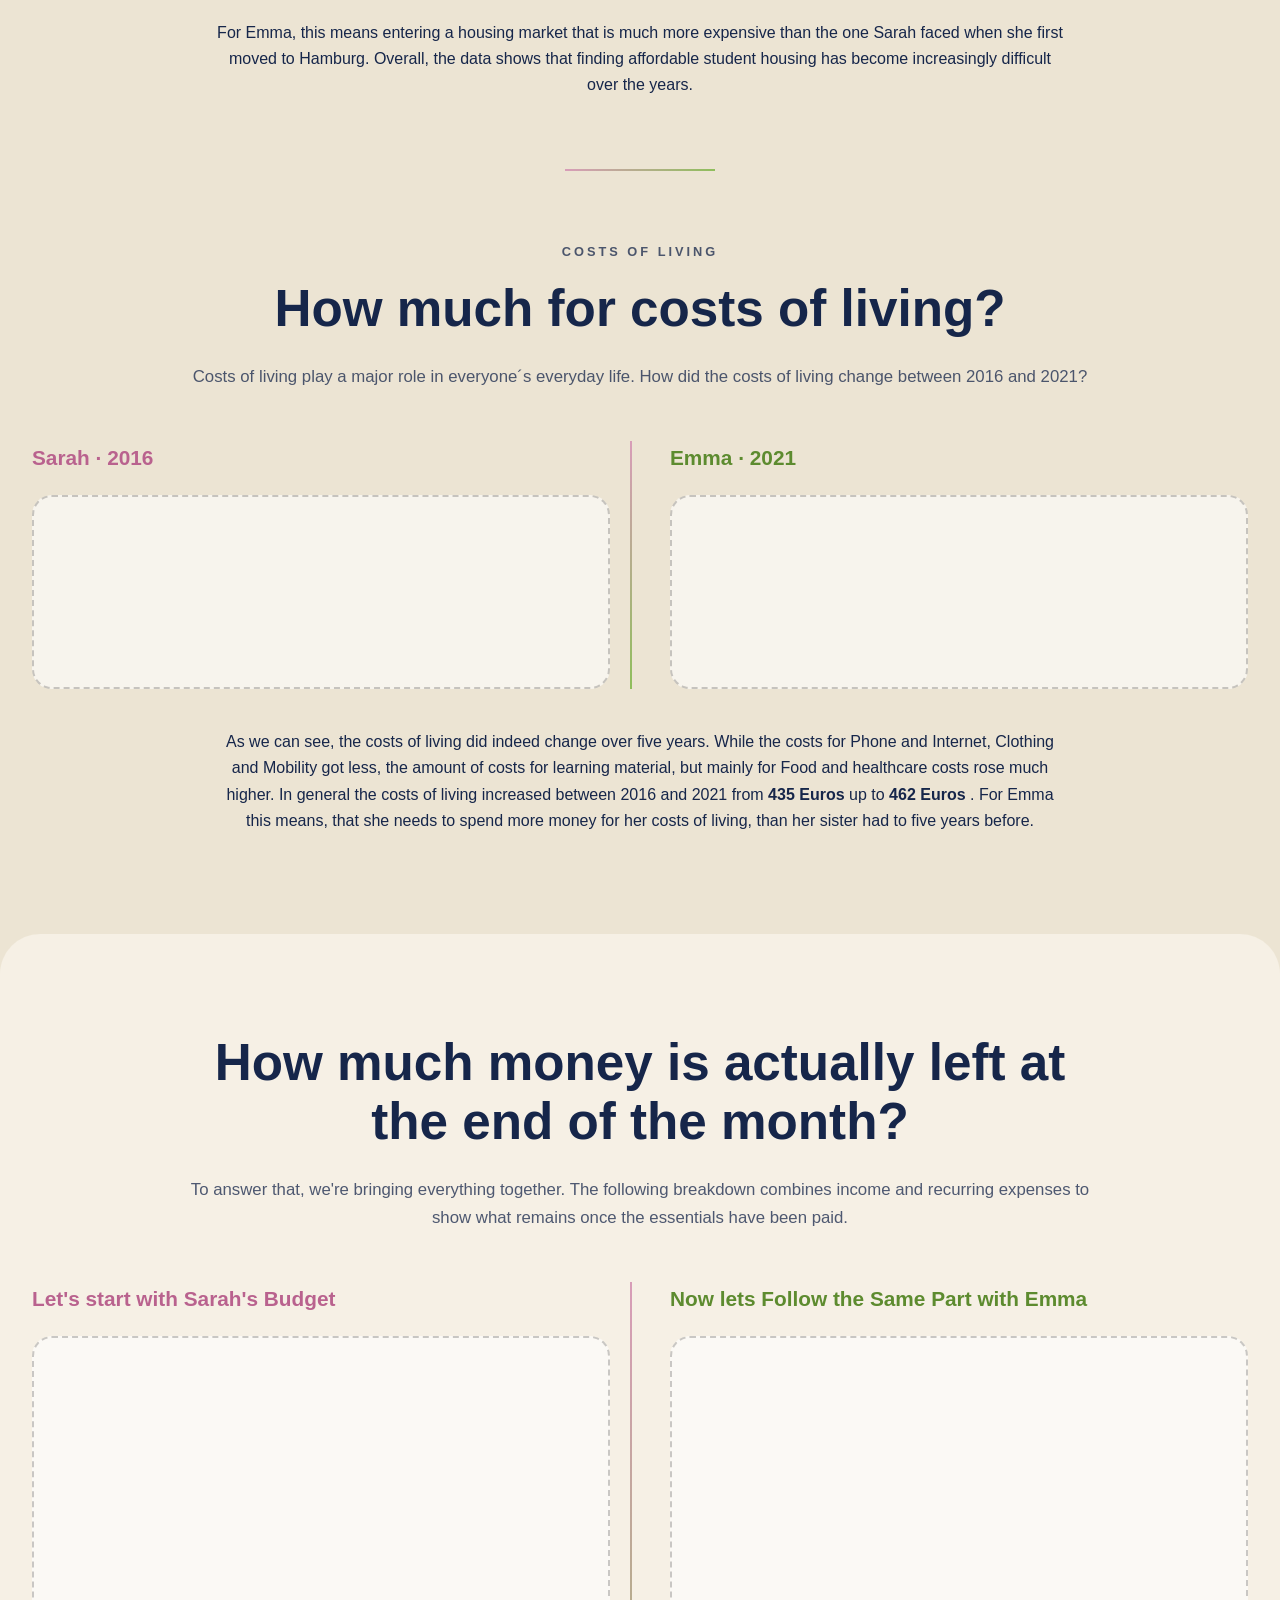
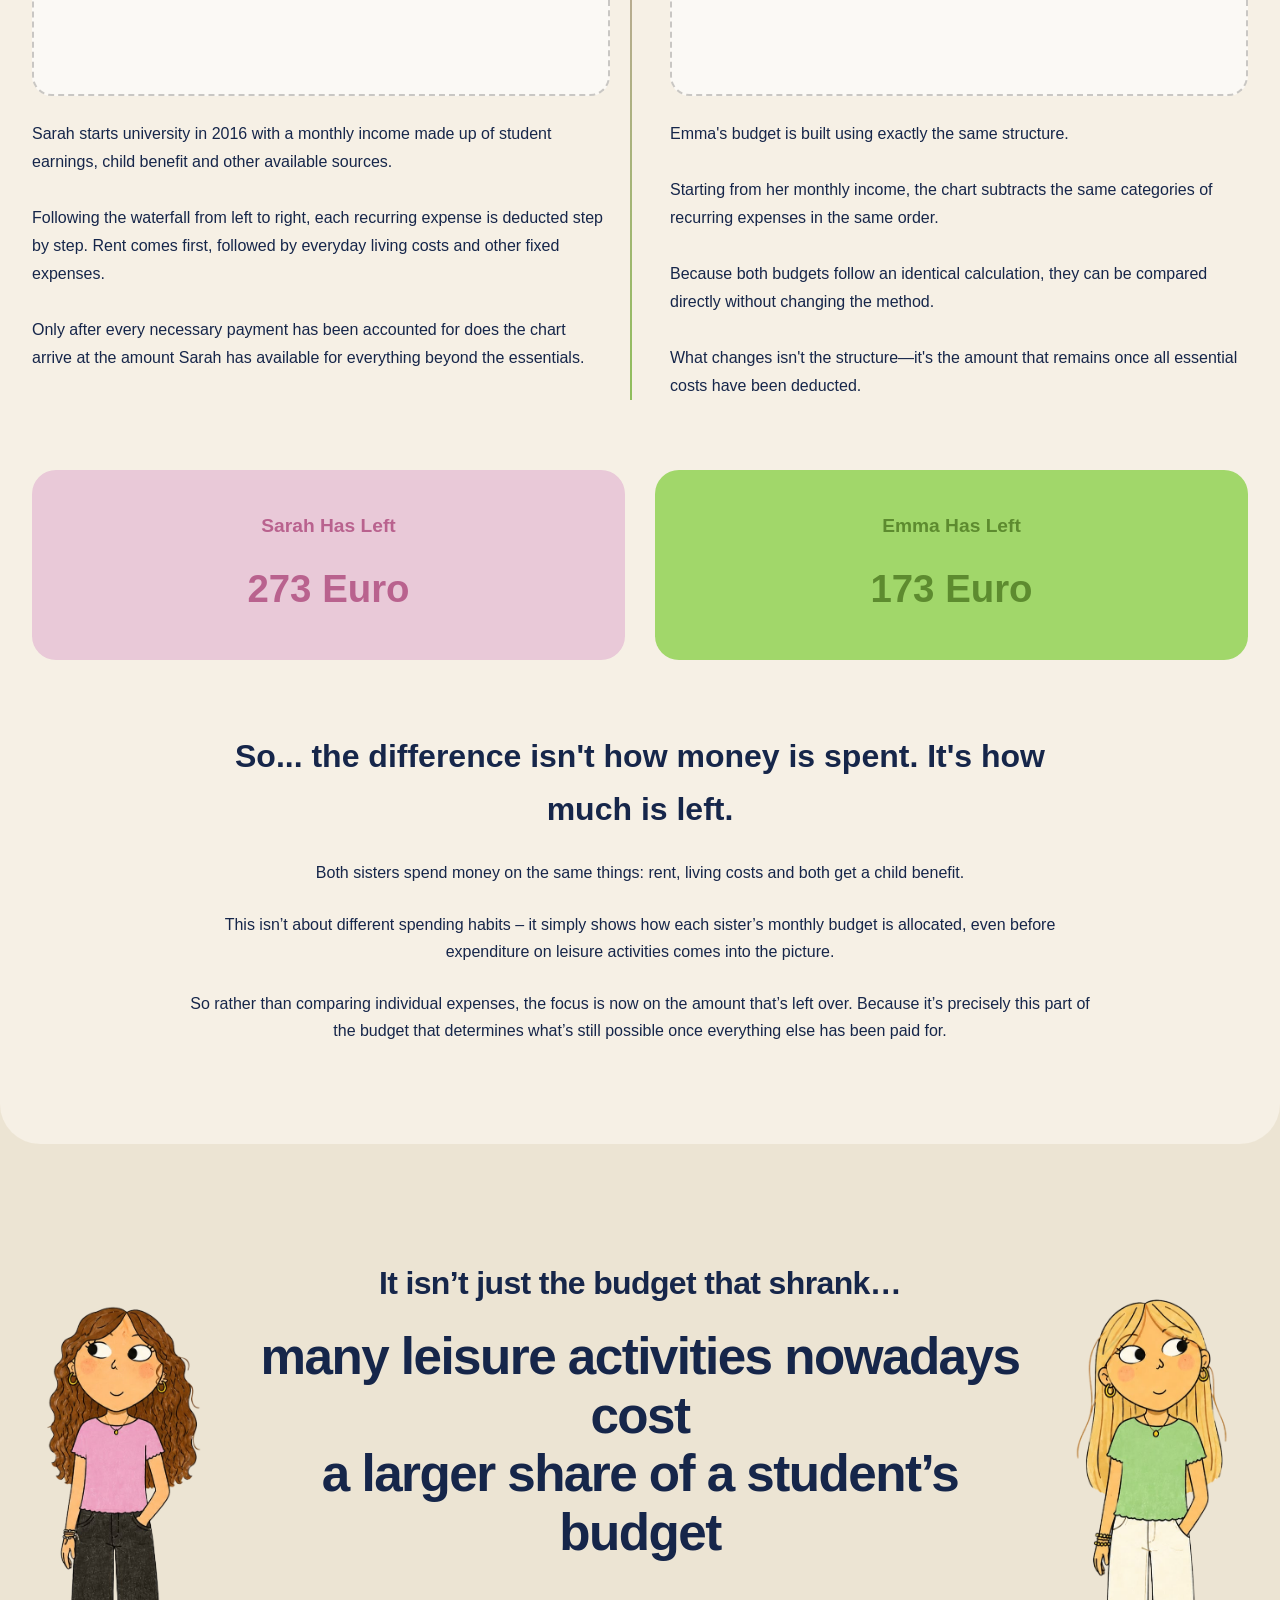
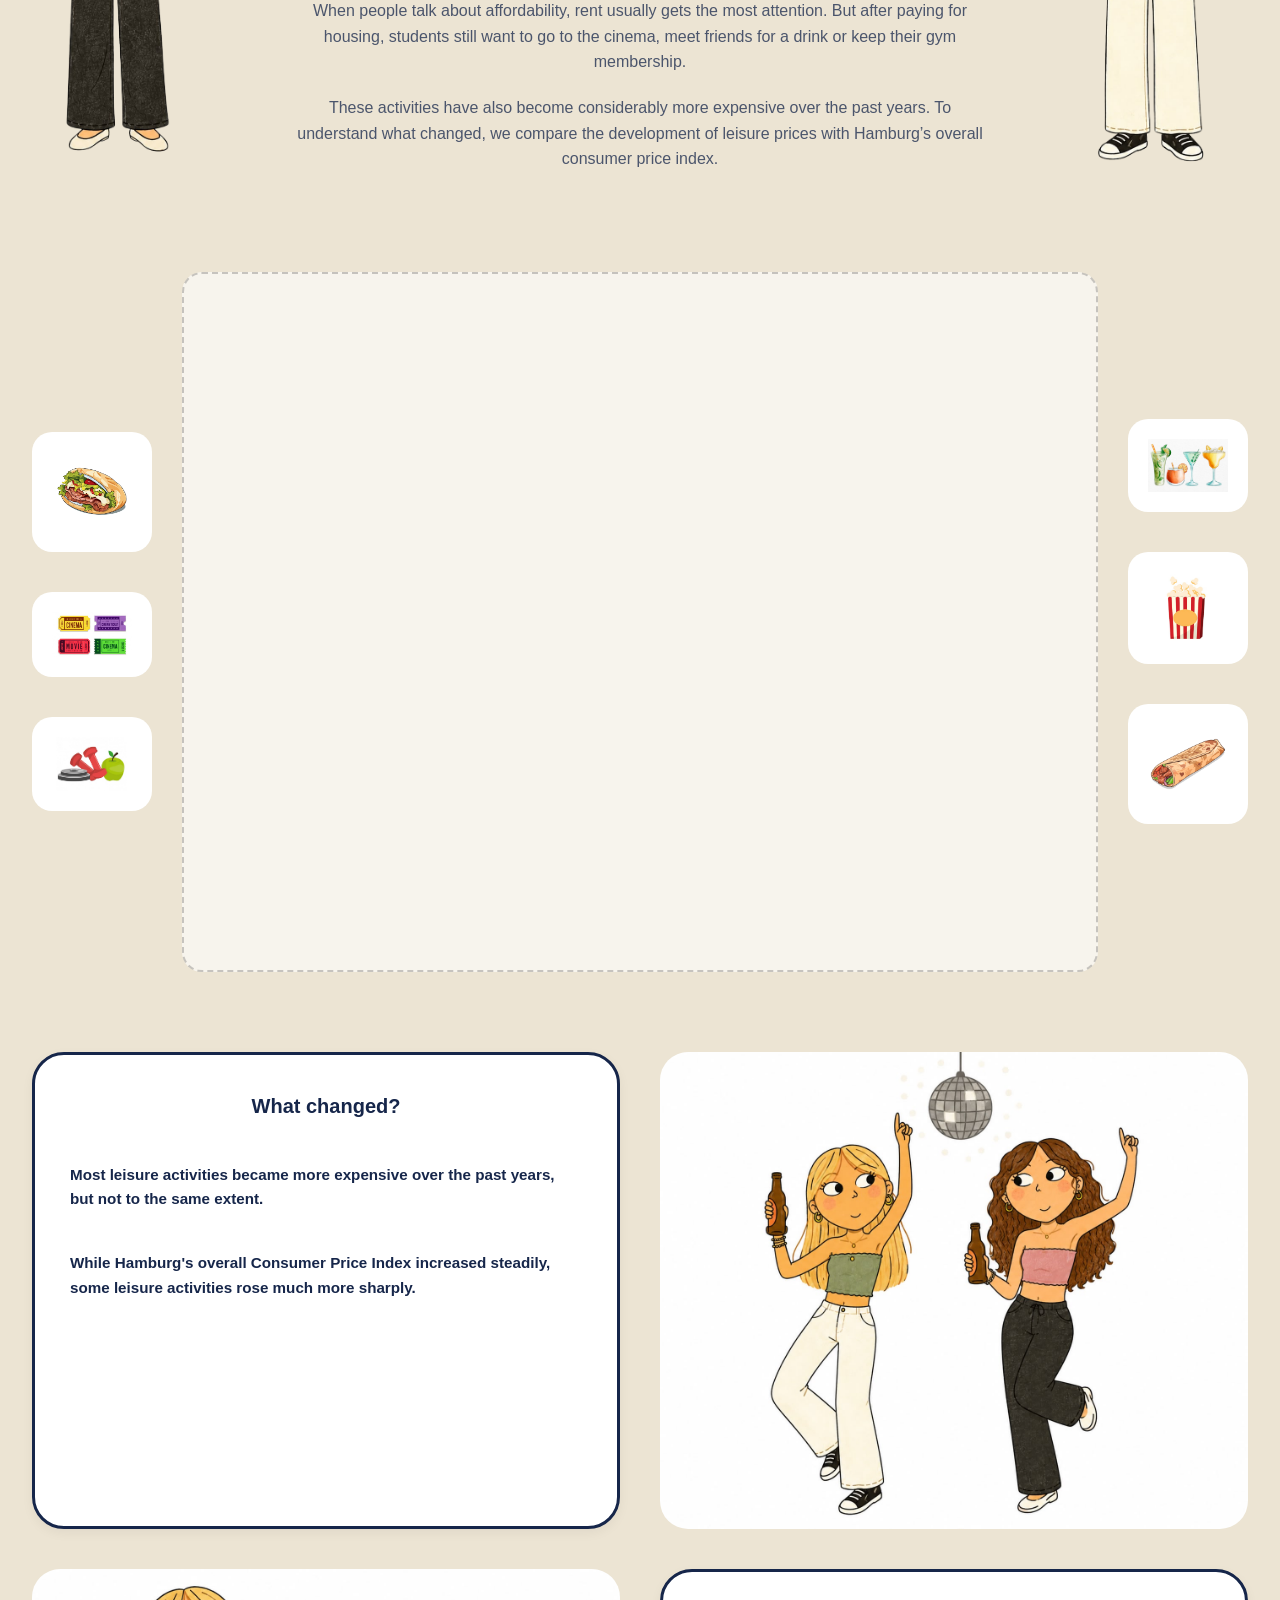
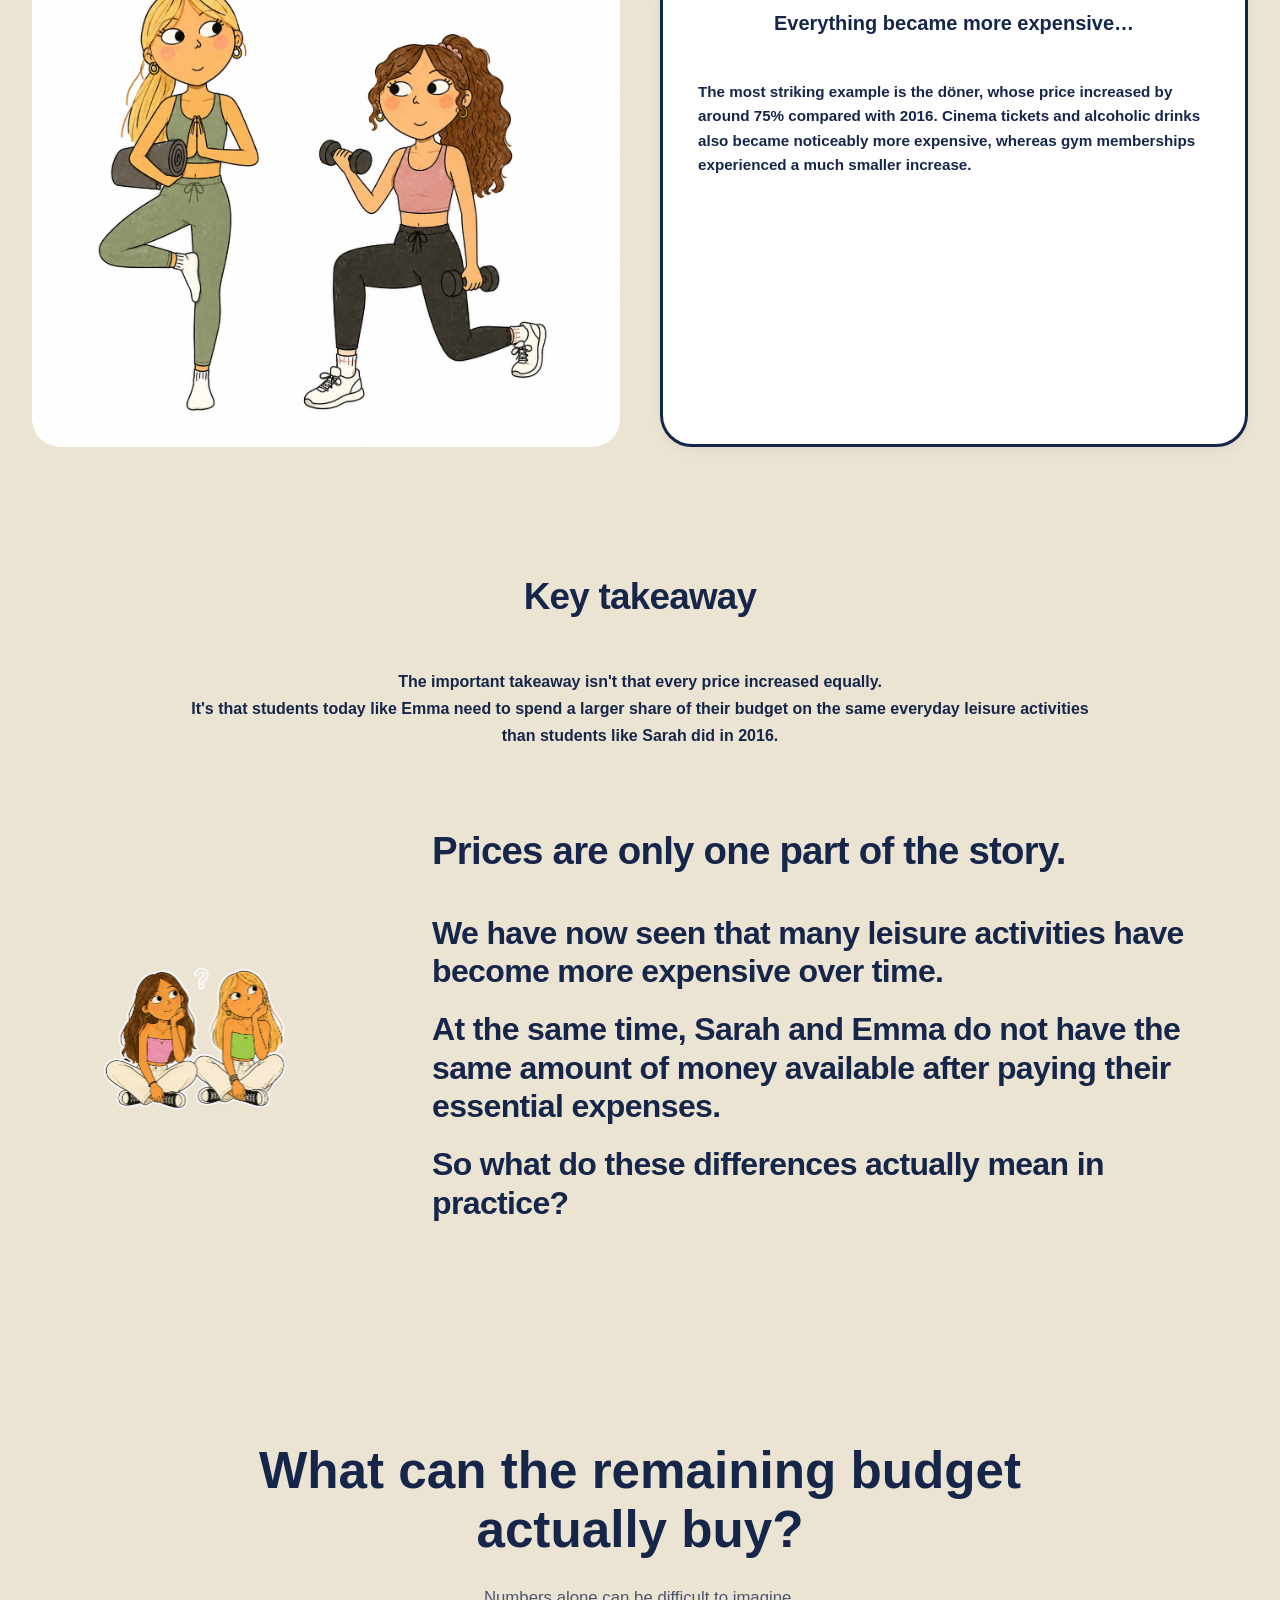
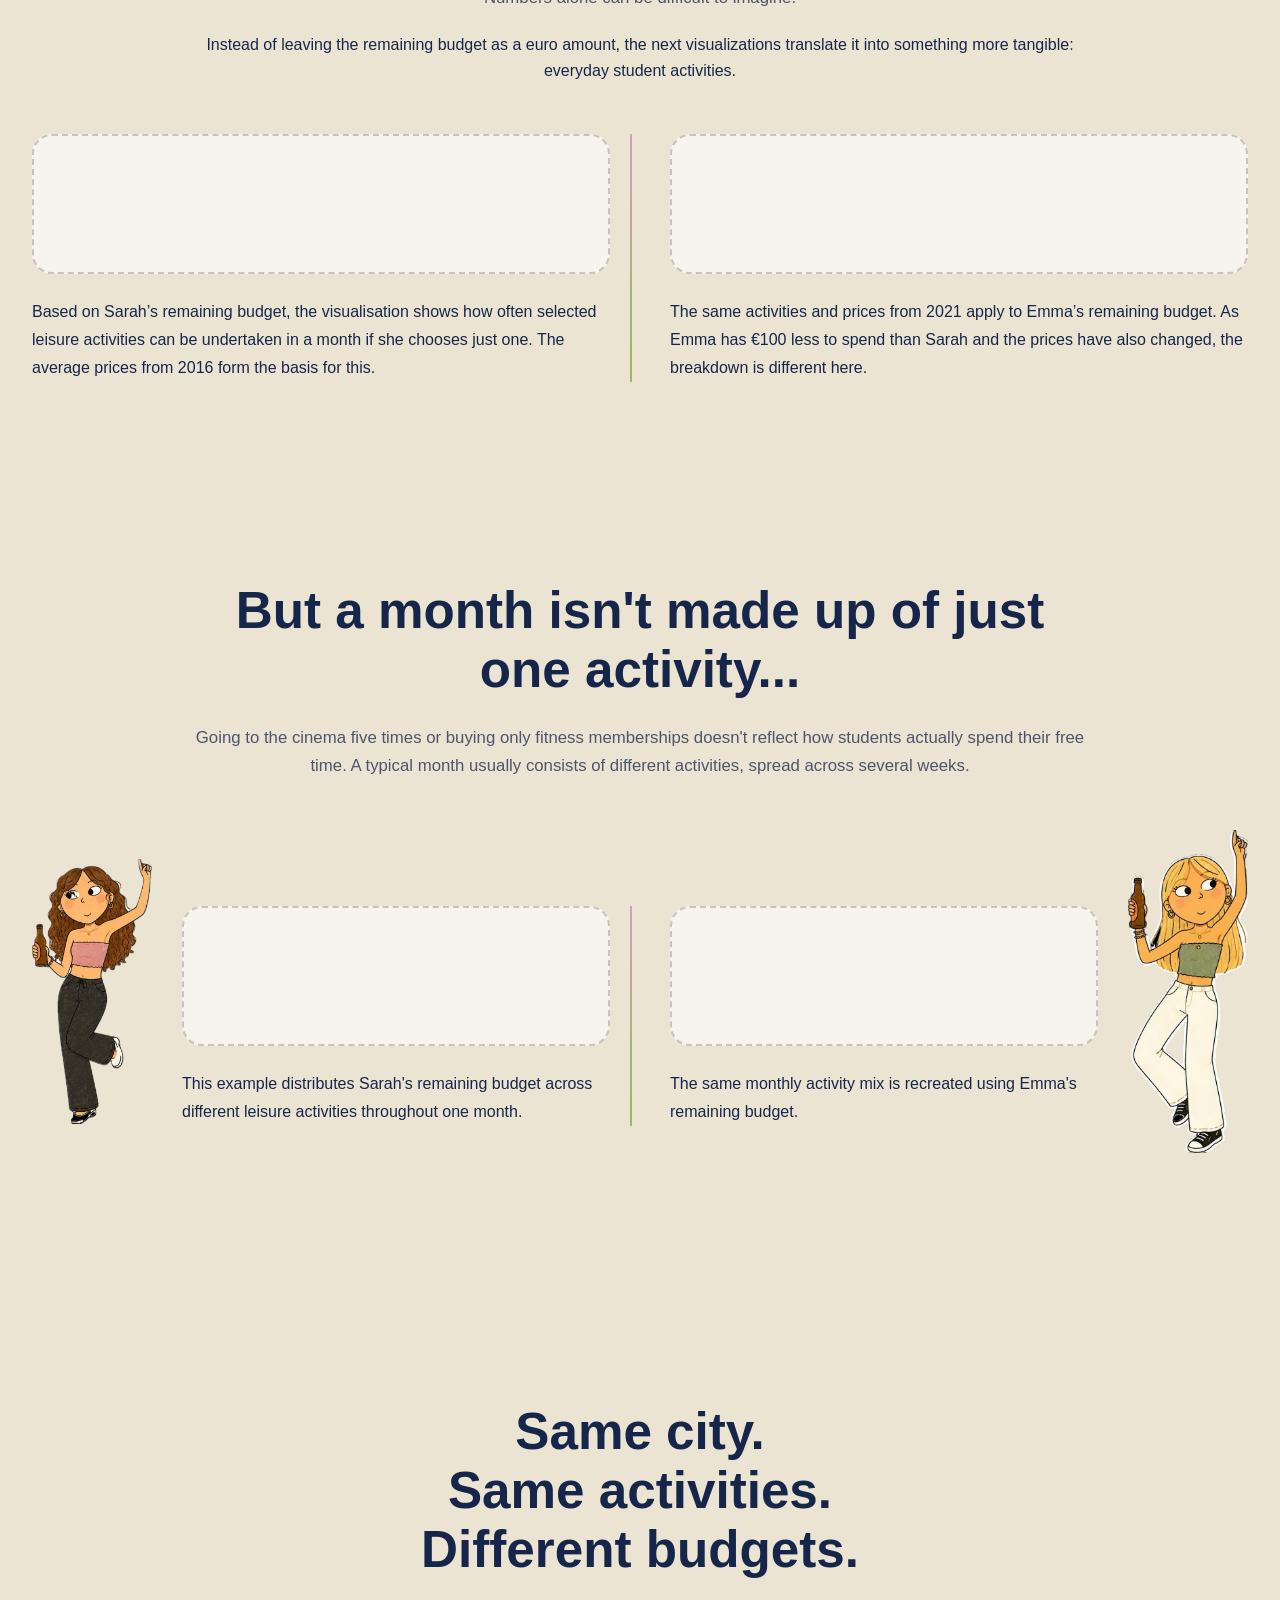
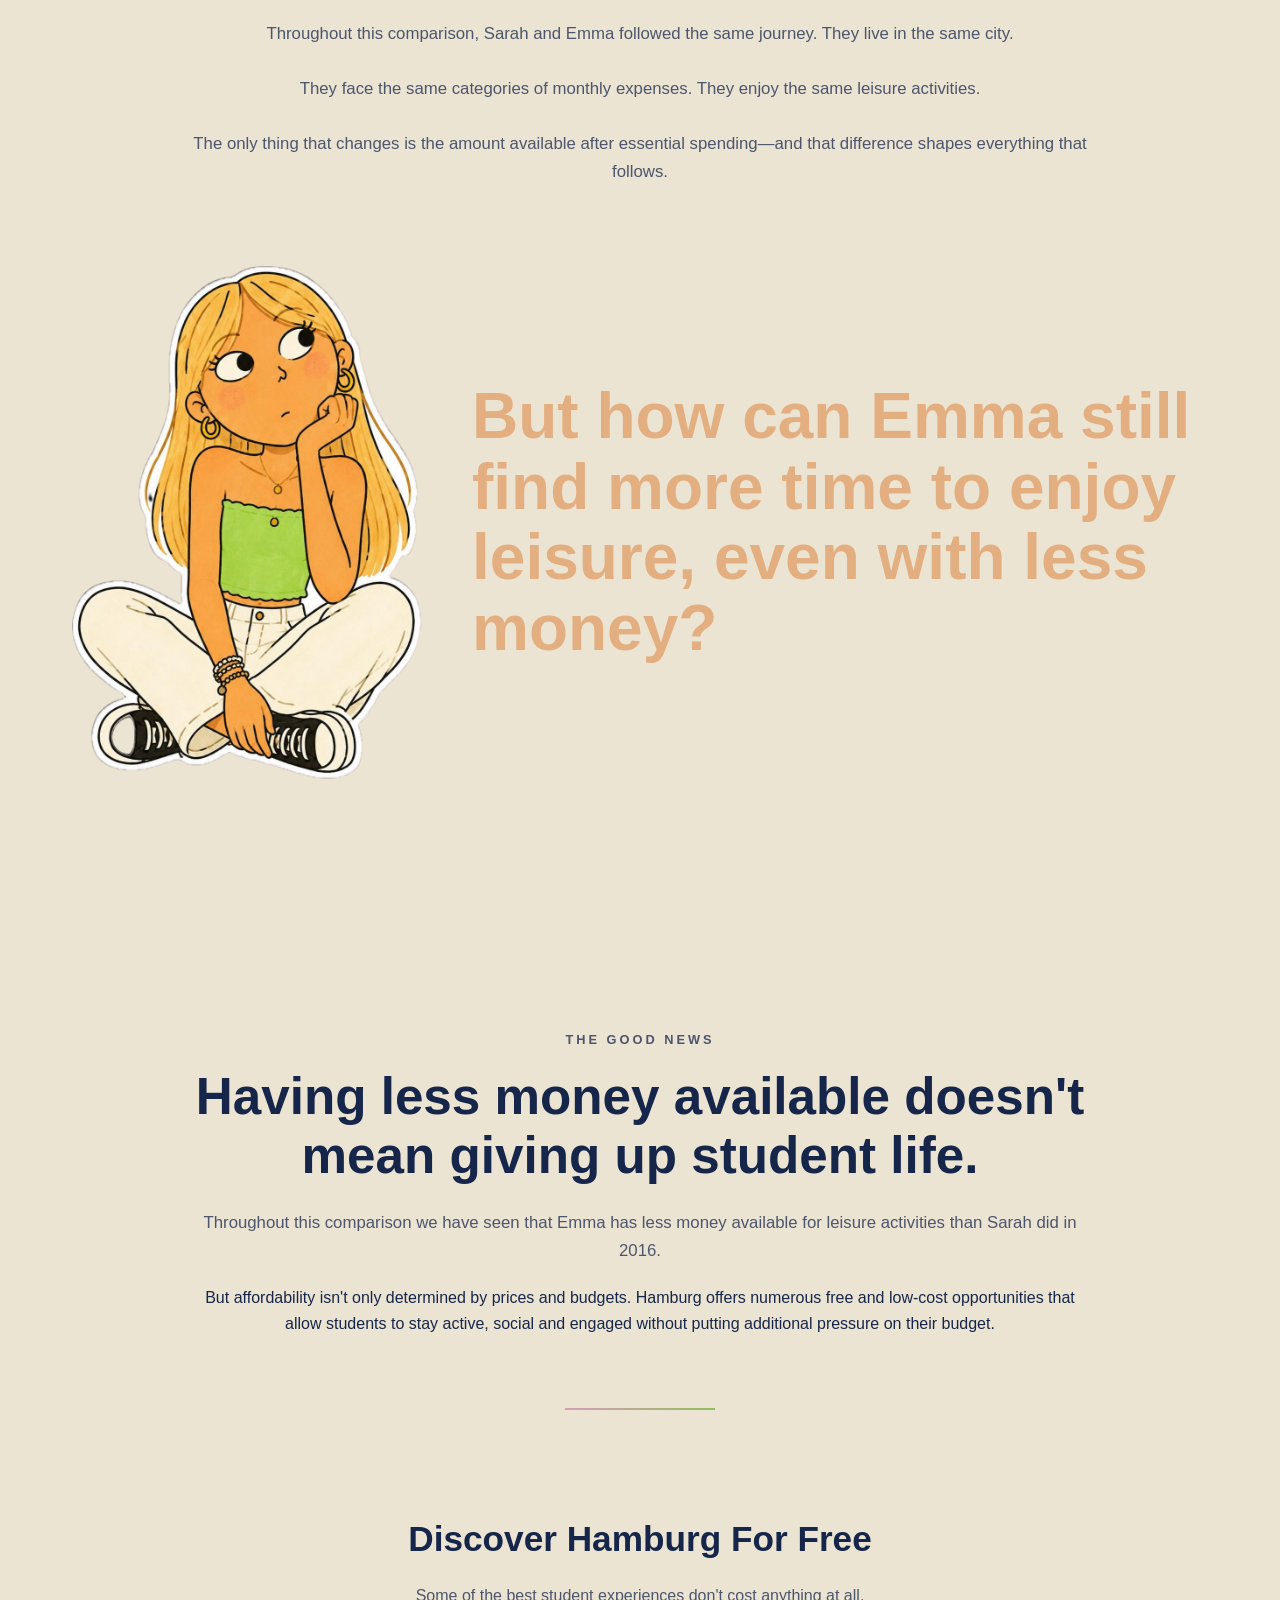
==== commit d67b533d: "Update index.html" ====
--- a/index.html
+++ b/index.html
@@ -220,8 +220,8 @@
         <div class="chart-placeholder large">
 
             <iframe title="child benefit &amp;amp; child tax allowance amounts (2015–2022)" aria-label="Liniendiagramm"
-                id="datawrapper-chart-PB6IC" src="https://datawrapper.dwcdn.net/PB6IC/1/" scrolling="no" frameborder="0"
-                style="border: none;" width="600" height="407" data-external="1"></iframe>
+                id="datawrapper-chart-PB6IC" src="https://datawrapper.dwcdn.net/PB6IC/2/" scrolling="no" frameborder="0"
+                style="border: none;" width="600" height="396" data-external="1"></iframe>
 
         </div>
 
